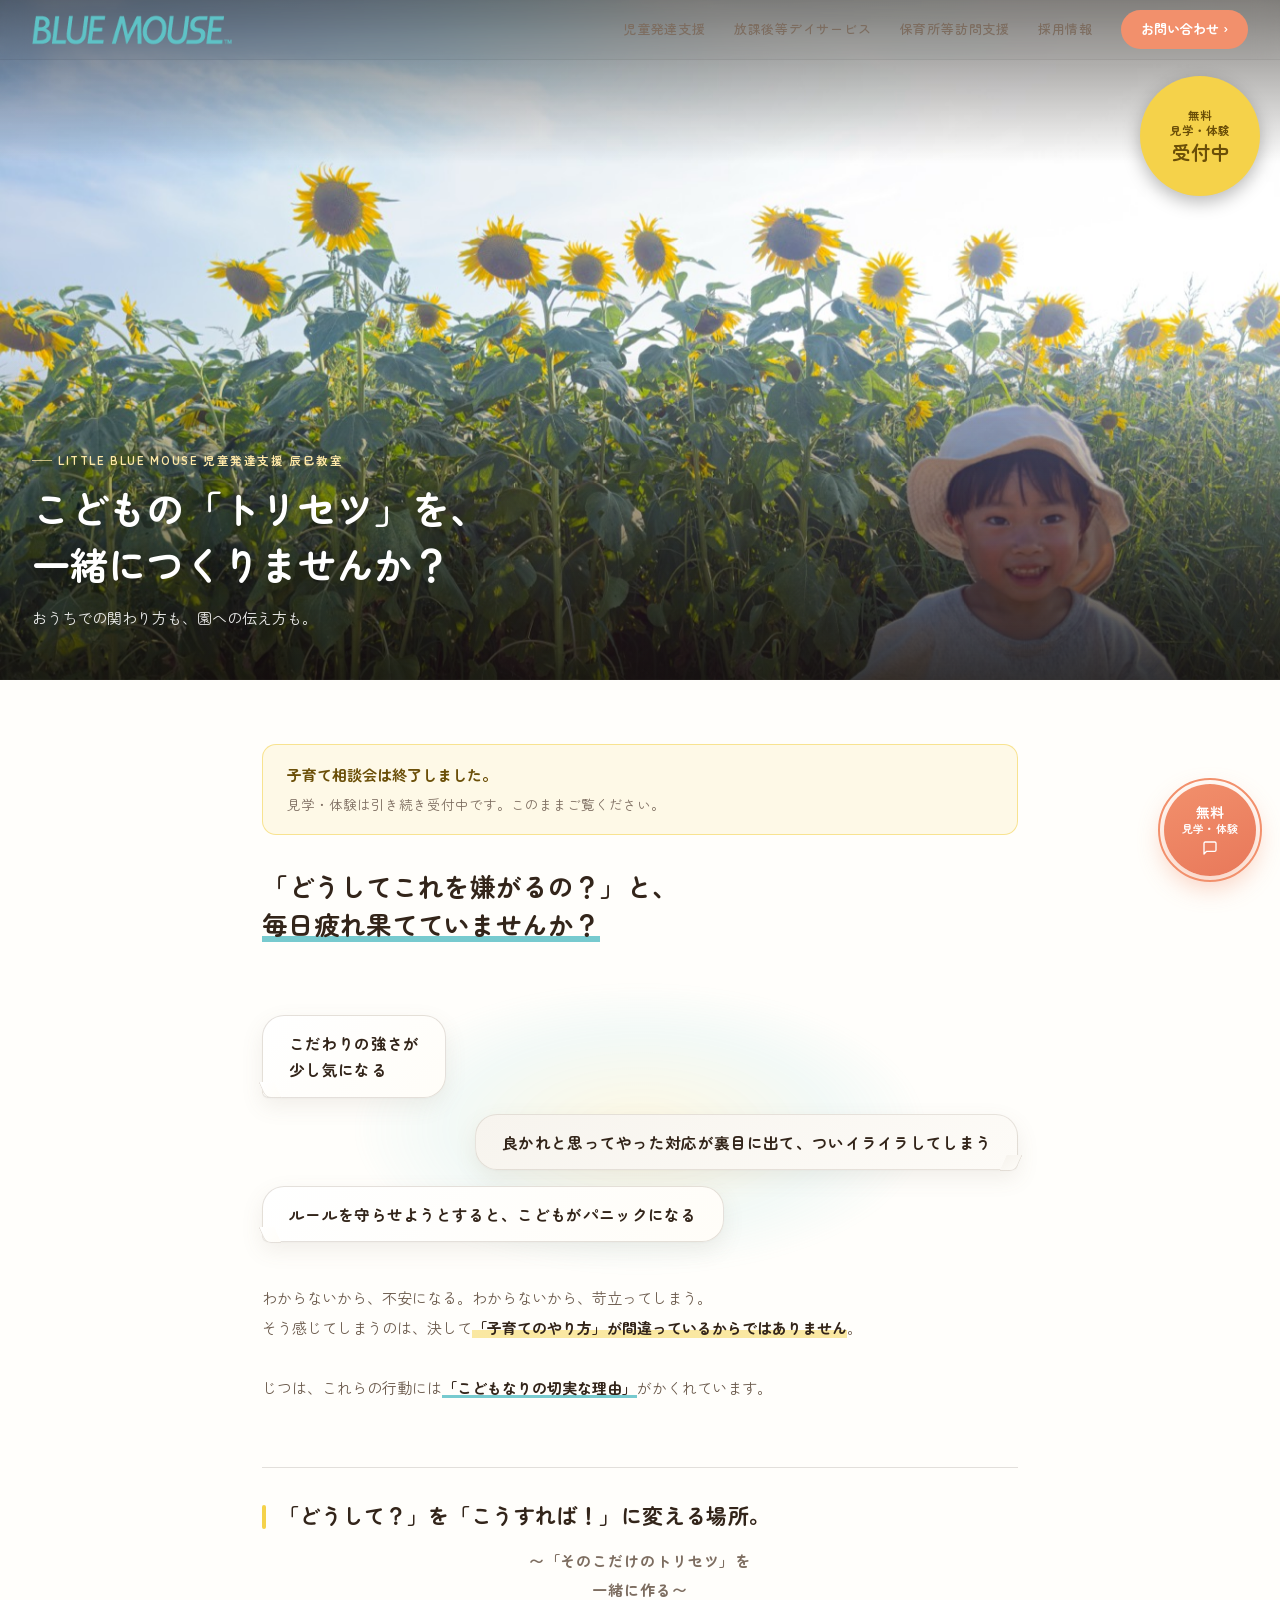
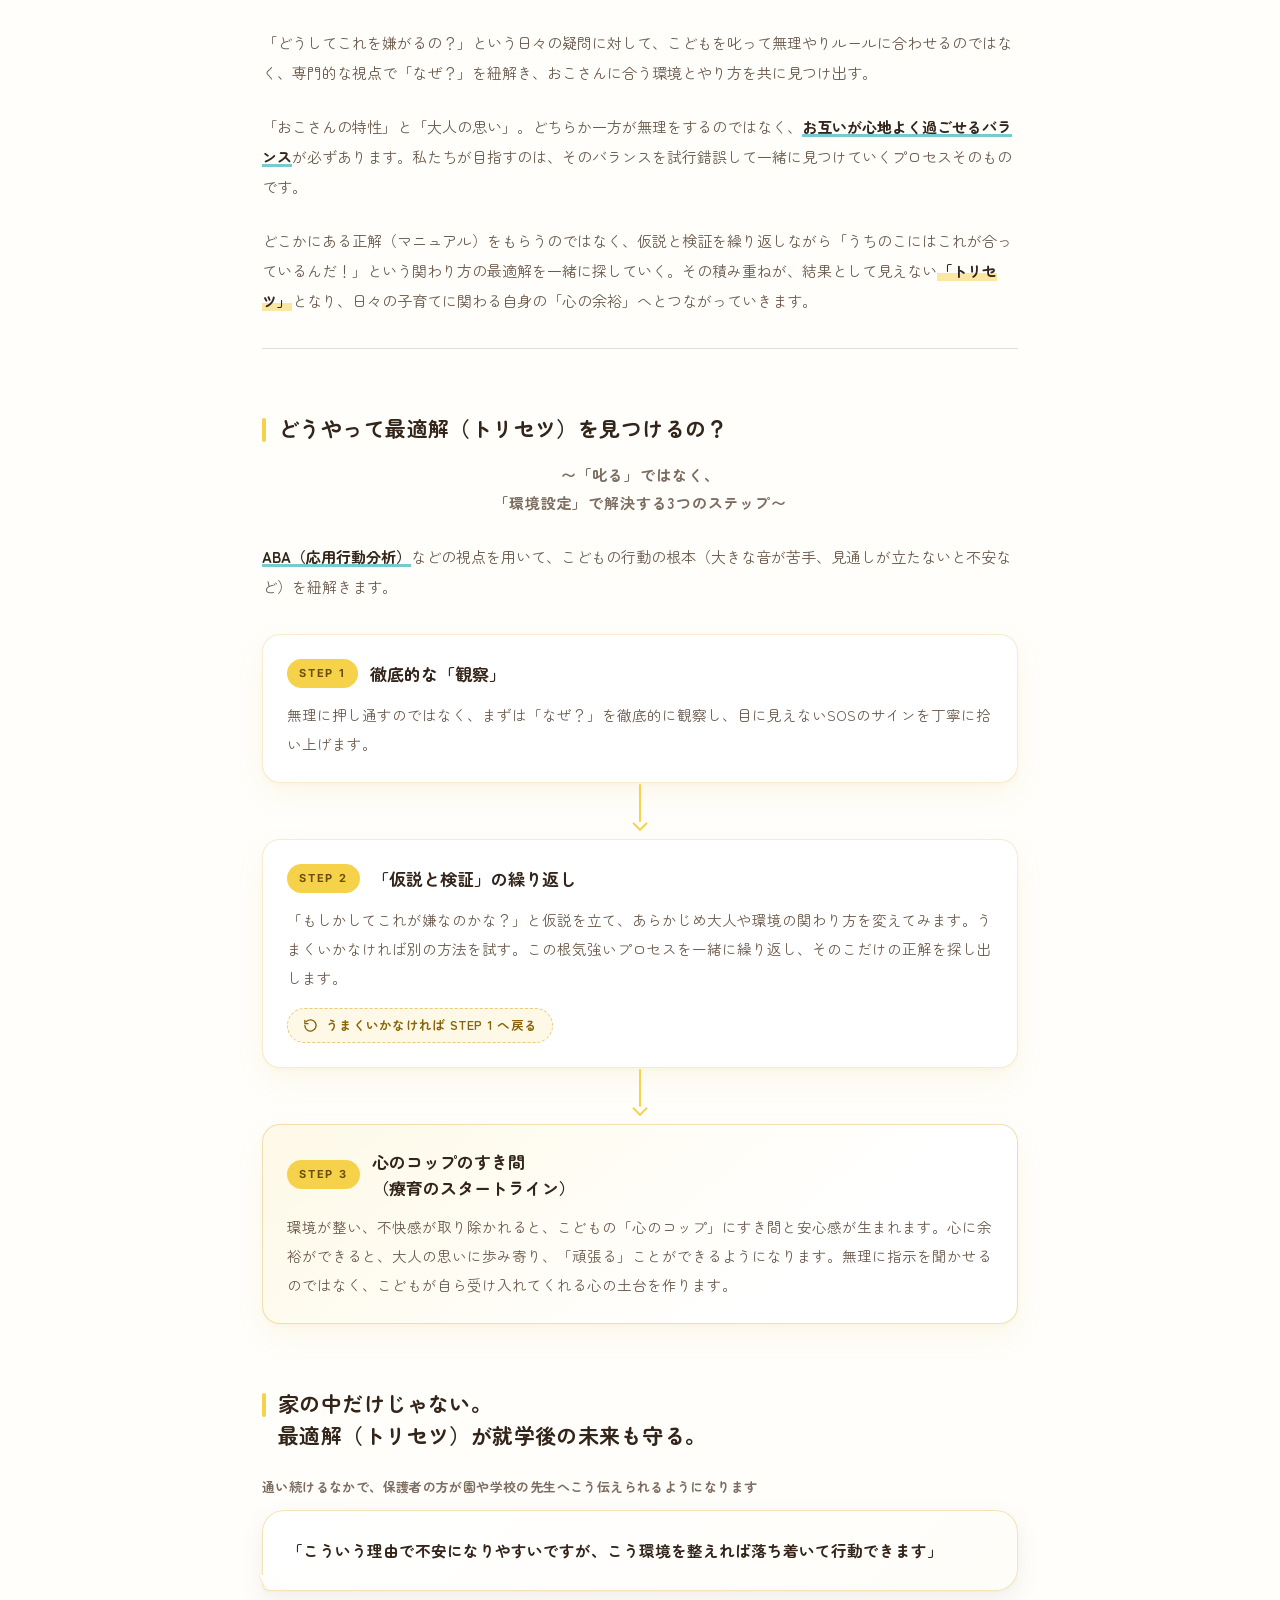
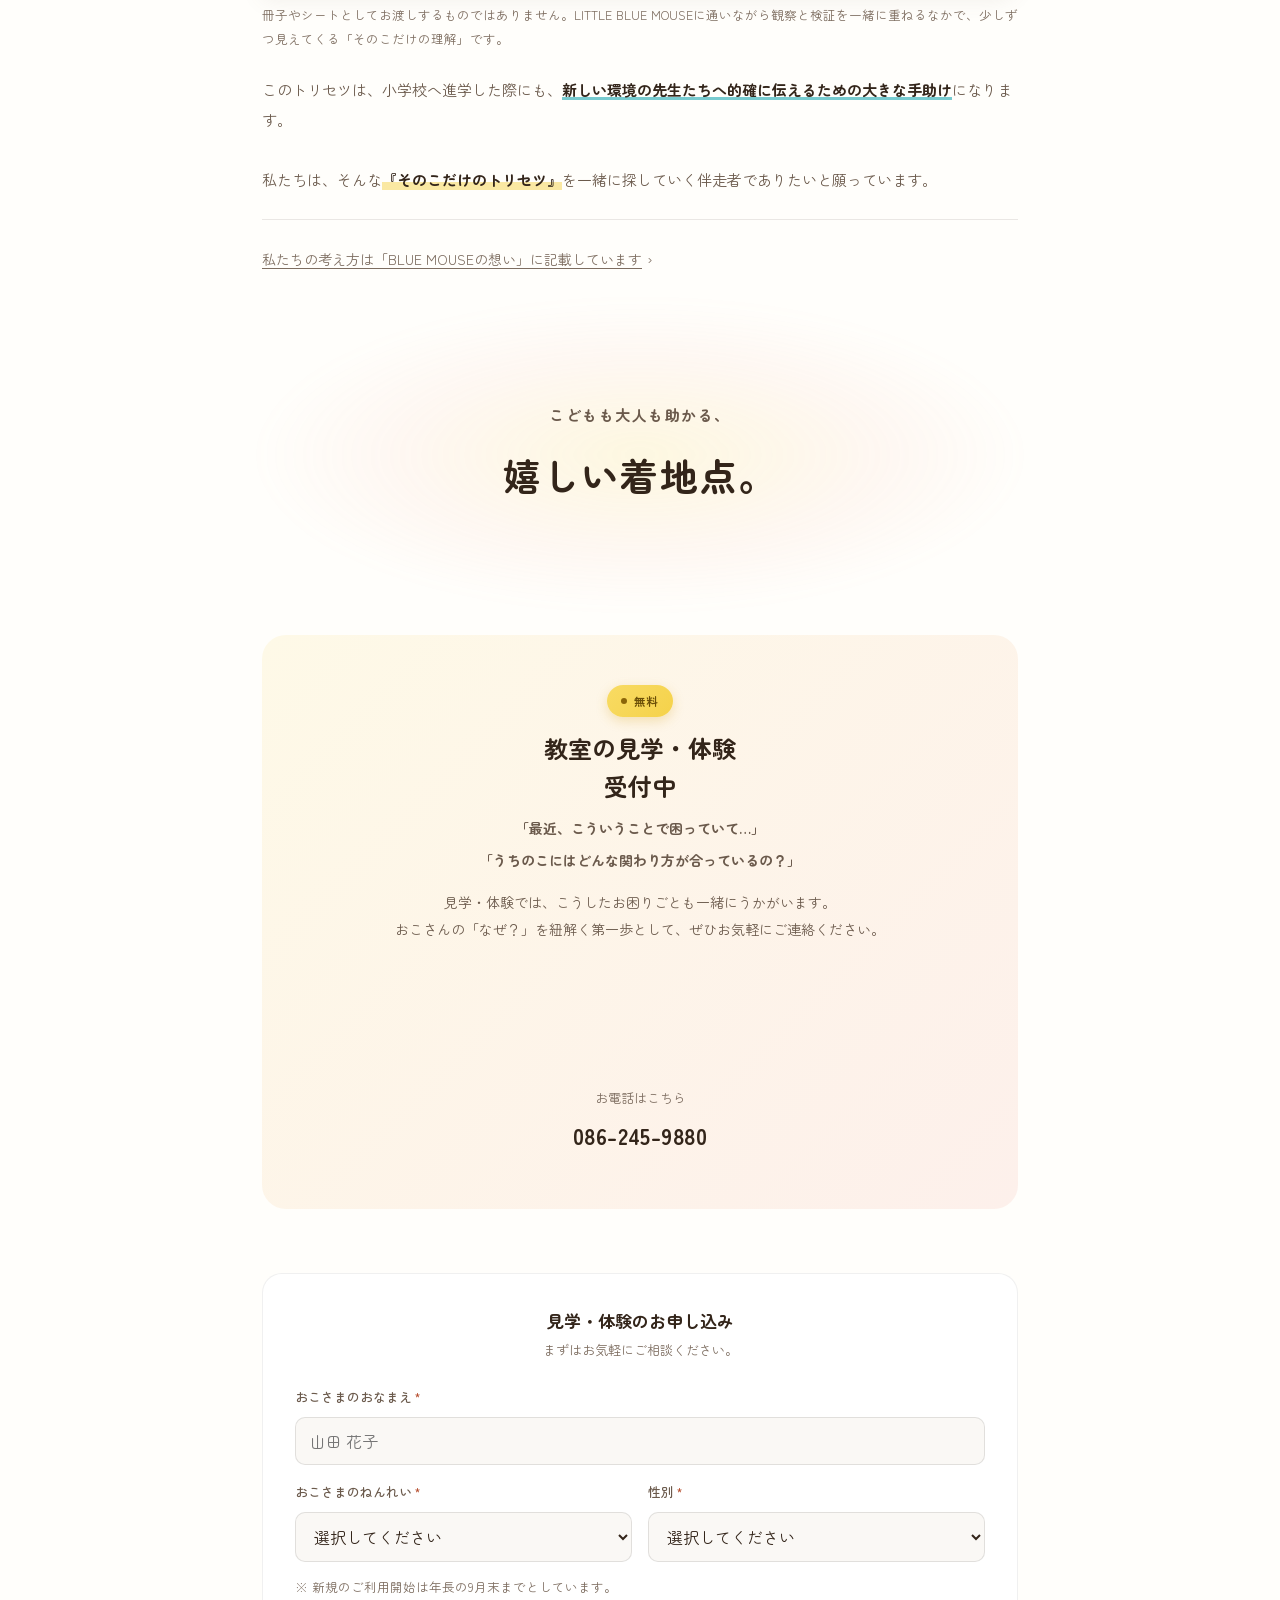
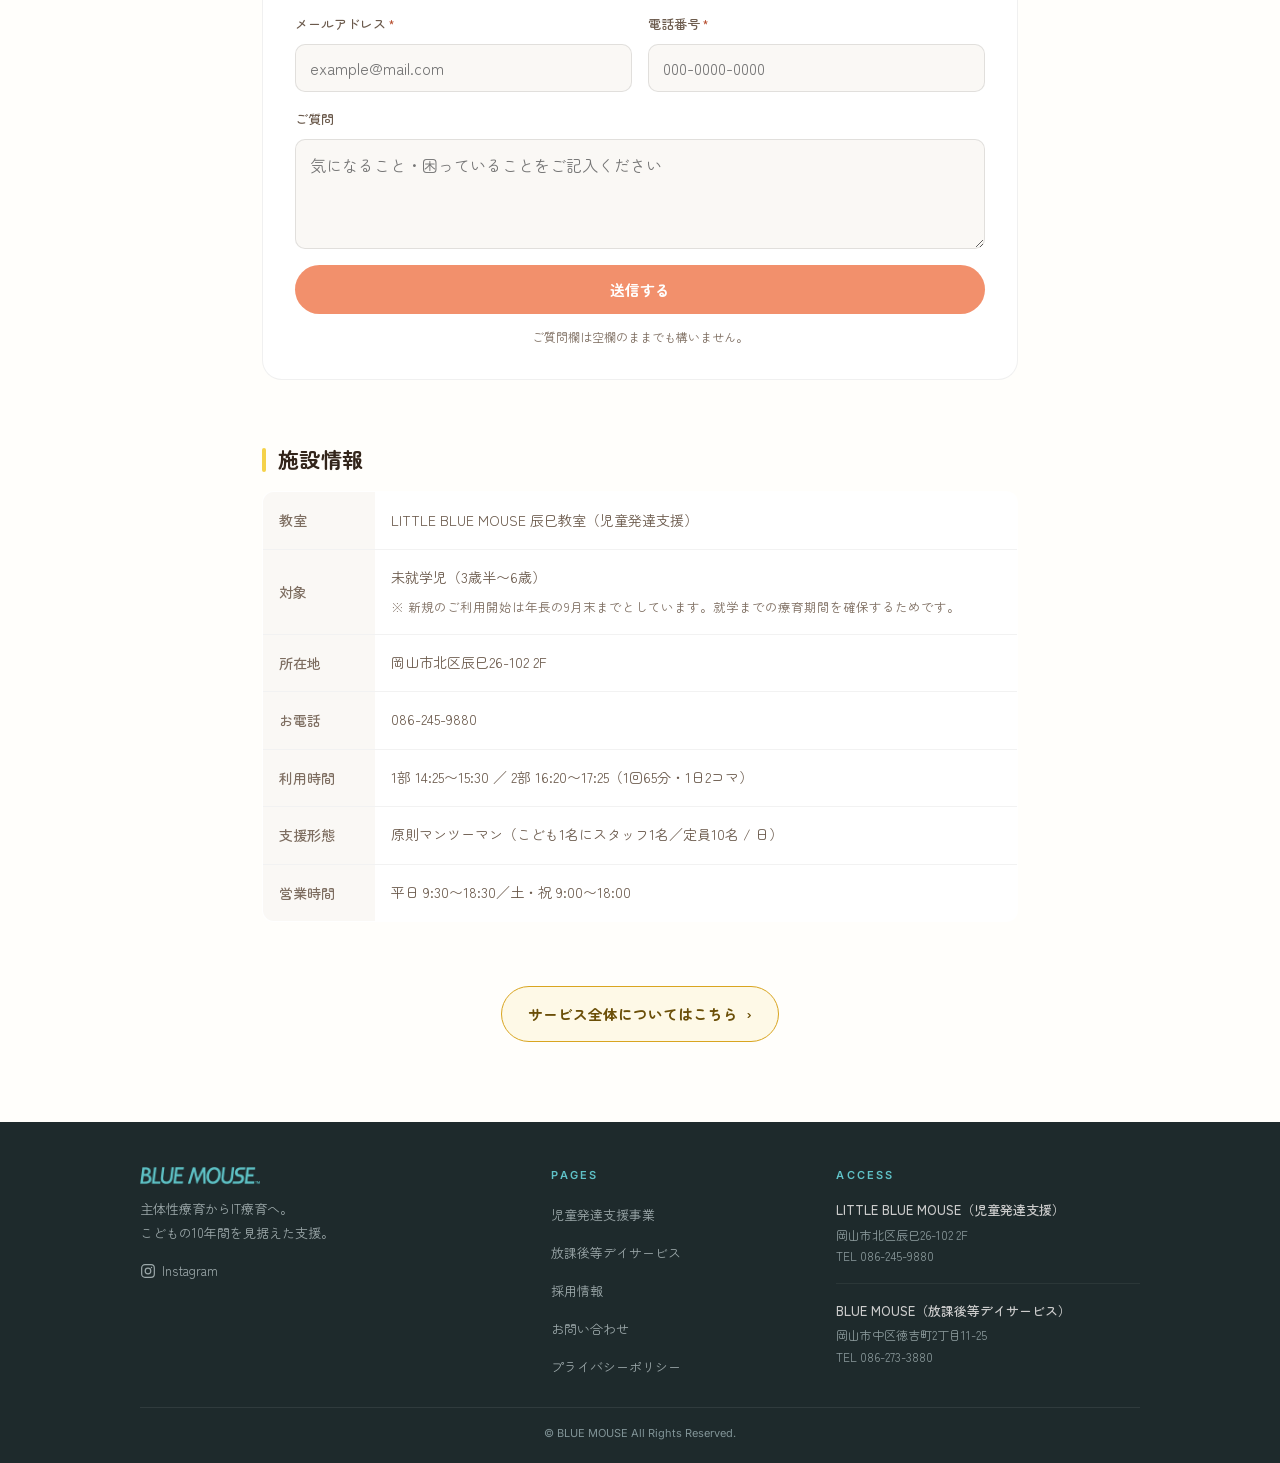
==== flyer260805/index.html @ b2045430 "ヘッダーとスマホメニューに保育所等訪問支援を追加（全9ページ） Co-Authored-By: Claude Opus 5 <noreply@anthropic.com>" ====
<!doctype html>
<html lang="ja">
<head>
  <meta charset="UTF-8" />
  <meta name="viewport" content="width=device-width, initial-scale=1.0" />

  <!-- Google tag (gtag.js) — GA4 プロパティ bluemouse.blue / 所有:584@bluemouse.blue -->
  <script async src="https://www.googletagmanager.com/gtag/js?id=G-3GLCNC8RL4"></script>
  <script>
    window.dataLayer = window.dataLayer || [];
    function gtag(){dataLayer.push(arguments);}
    // 本番ドメイン以外（localhost・GitHub Pages既定ドメイン・検証環境）からは計測しない。
    // 動作確認のたびにテスト送信が本番データへ混ざるのを防ぐ。
    // サブドメインも許可しているので、将来 www を使い始めても計測は止まらない
    if (!/(^|\.)bluemouse\.blue$/.test(location.hostname)) {
      window['ga-disable-G-3GLCNC8RL4'] = true;
    }
    // スタッフ端末の除外：一度 ?noga=1 付きでアクセスすると、その端末は以後カウントしない。
    // 事業所のIPフィルタだけでは、スタッフがスマホ回線で見た分が数字に混ざるため併用する。
    // 解除は ?noga=0。localStorageが使えない環境では素通りする（計測は通常どおり）
    try {
      var q = location.search;
      if (q.indexOf('noga=1') !== -1) localStorage.setItem('bm_noga', '1');
      if (q.indexOf('noga=0') !== -1) localStorage.removeItem('bm_noga');
      if (localStorage.getItem('bm_noga') === '1') window['ga-disable-G-3GLCNC8RL4'] = true;
    } catch (e) {}
    gtag('js', new Date());
    gtag('config', 'G-3GLCNC8RL4');

    // 広告の流入元を、ページ移動をまたいで保持する。
    // 広告は child.html に着地し、送信は contact.html で行われるため、
    // URLのパラメータだけでは送信時に失われてしまう。
    // 保存するのは広告の識別名のみ。個人情報は含まない。
    try {
      var bmq = new URLSearchParams(location.search);
      if (bmq.get('utm_source')) {
        sessionStorage.setItem('bm_utm', JSON.stringify({
          source: bmq.get('utm_source') || '',
          medium: bmq.get('utm_medium') || '',
          campaign: bmq.get('utm_campaign') || '',
          content: bmq.get('utm_content') || ''
        }));
      }
    } catch (e) {}

    // 電話クリックの計測。tel:リンクはサイト全体で31箇所あるため、個別のonclickではなく
    // documentへの委譲1つで受ける（リンクを追加しても改修が要らない）
    document.addEventListener('click', function (e) {
      var t = e.target;
      if (!t || typeof t.closest !== 'function') return;
      var a = t.closest('a[href^="tel:"]');
      if (!a || typeof gtag !== 'function') return;
      gtag('event', 'tel_click', {
        phone_number: a.getAttribute('href').replace('tel:', ''),
        page_location: location.href,
        page_title: document.title
      });
    });
  </script>
  <meta name="theme-color" content="#FFFEFB" />
  <title>「トリセツ」を一緒に｜LITTLE BLUE MOUSE 辰巳教室（岡山市北区）</title>
  <meta name="description" content="「どうしてこれを嫌がるの？」その行動には理由があります。岡山市北区辰巳の児童発達支援が『そのこだけのトリセツ』を一緒に探します。見学・体験を受付中です。" />
  <!-- チラシのQRから来た方だけが読むページ。検索結果には出さない。
       トップ・児発ページと同じ語で競合させないため、および
       どこからもリンクしていない状態と実態を一致させるため（2026-10-05 43さん判断）。
       noarchive はキャッシュ経由での露出も断つ -->
  <meta name="robots" content="noindex, follow, noarchive" />
  <link rel="canonical" href="https://bluemouse.blue/flyer260805/" />
  <meta property="og:type" content="website" />
  <meta property="og:url" content="https://bluemouse.blue/flyer260805/" />
  <meta property="og:title" content="こどもの「トリセツ」を一緒に｜LITTLE BLUE MOUSE 辰巳教室" />
  <meta property="og:description" content="「どうしてこれを嫌がるの？」その行動には理由があります。岡山市北区辰巳の児童発達支援が『そのこだけのトリセツ』を一緒に探します。見学・体験を受付中です。" />
  <meta property="og:image" content="https://bluemouse.blue/2.webp" />
  <meta property="og:site_name" content="BLUE MOUSE" />
  <meta property="og:locale" content="ja_JP" />
  <meta name="twitter:card" content="summary_large_image" />
  <meta name="twitter:title" content="こどもの「トリセツ」を一緒に｜LITTLE BLUE MOUSE 辰巳教室" />
  <meta name="twitter:description" content="「どうしてこれを嫌がるの？」その行動には理由があります。岡山市北区辰巳の児童発達支援が『そのこだけのトリセツ』を一緒に探します。見学・体験を受付中です。" />
  <meta name="twitter:image" content="https://bluemouse.blue/2.webp" />
  <link rel="preconnect" href="https://fonts.googleapis.com" />
  <link rel="preconnect" href="https://fonts.gstatic.com" crossorigin />
  <link href="https://fonts.googleapis.com/css2?family=Inter:wght@400;500;600;700&family=Zen+Kaku+Gothic+New:wght@300;400;500;700&family=Zen+Maru+Gothic:wght@400;500;700&display=swap" rel="stylesheet" />
  <style>
    *, *::before, *::after { box-sizing: border-box; margin: 0; padding: 0; }
    html { scroll-behavior: smooth; }
    body { font-family: "Zen Maru Gothic", sans-serif; background: #FFFEFB; color: #33251a; line-height: 1.75; -webkit-font-smoothing: antialiased; }
    a { text-decoration: none; color: inherit; }
    img { display: block; max-width: 100%; }
    /* 辰巳教室＝児童発達支援なので、テーマカラーは child.html と同じイエロー。
       濃いティール(#3a9095=放デイのカラー)は使わない。ティールはロゴと同じ #5fc1c7 のみで、
       白背景で2.1:1と薄いため文字色には使わずマーカーとして使う */
    :root { --coral:#f2906c; --coral-light:#fdf0eb; --coral-deep:#b85233; --teal:#5fc1c7; --teal-light:#e8f6f7;
      --yellow:#f5d24a; --yellow-dark:#d9a520; --yellow-light:#fef9e7; --yellow-ink:#6b4f08;
      --ink:#33251a; --green:#3a6b5e; --bg:#faf8f5;
      /* 補助文字用のグレー。白地4.9:1。これより薄い色は小さい文字に使わない */
      --muted:#7d6d60;
      /* 余白スケール（4px基準）。セクション間とカード内側はこの2つが唯一の基準値 */
      --sp-1:4px; --sp-2:8px; --sp-3:12px; --sp-4:16px; --sp-5:24px; --sp-6:32px; --sp-7:48px; --sp-8:64px;
      --gutter:32px;   /* 本文の左右余白 */
      /* イージングはこの2種類だけを使い回す */
      --ease-out:cubic-bezier(.22,1,.36,1); --ease-io:cubic-bezier(.65,0,.35,1);
      --section-gap:var(--sp-8); --card-pad:var(--sp-6); }

    /* Header */
    .header { position: fixed; top:0; left:0; right:0; z-index:100; display:flex; align-items:center; justify-content:space-between; padding:0 32px; height:60px; background: transparent; backdrop-filter:blur(12px); -webkit-backdrop-filter:blur(12px); border-bottom:1px solid rgba(0,0,0,.05); }
    .header__logo img { height:32px; width:auto; }
    .header__nav { display:flex; align-items:center; gap:28px; }
    .header__link { font-size:13px; font-weight:500; letter-spacing:.06em; color:#7d6d60; transition:color .2s; }
    .header__link:hover { color:var(--yellow-dark); }
    .header__cta { display:inline-flex; align-items:center; padding:8px 20px; background:var(--coral); color:#fff; font-size:13px; font-weight:600; border-radius:100px; transition:background .2s; cursor:pointer; }
    .header__cta:hover { background:#e87e59; }
    .header__cta-wrap { position:relative; }
    .header__cta-drop { display:none; position:absolute; top:100%; right:0; background:transparent; padding-top:10px; min-width:210px; z-index:200; flex-direction:column; gap:2px; }
    .header__cta-drop::before { content:''; position:absolute; top:10px; left:0; right:0; bottom:0; background:#fff; border-radius:14px; box-shadow:0 8px 32px rgba(0,0,0,.12); z-index:-1; }
    .header__cta-wrap:hover .header__cta-drop { display:flex; }
    .header__cta-drop a { padding:10px 14px; font-size:13px; font-weight:600; border-radius:8px; color:var(--ink); white-space:nowrap; transition:background .15s; }
    .header__cta-drop a:nth-child(1):hover { background:var(--coral-light); color:var(--coral-deep); }
    .header__cta-drop a:nth-child(2):hover { background:var(--yellow-light); color:var(--yellow-dark); }
    .header__cta-drop a:nth-child(3):hover { background:#e8f0ee; color:var(--green); }
    .header__burger { display:none; flex-direction:column; gap:5px; background:none; border:none; cursor:pointer; padding:8px; }
    .header__burger span { display:block; width:20px; height:1.5px; background:var(--ink); border-radius:2px; transition:transform .3s, opacity .3s; }
    .header__burger.is-open span:nth-child(1) { transform:translateY(6.5px) rotate(45deg); }
    .header__burger.is-open span:nth-child(2) { opacity:0; }
    .header__burger.is-open span:nth-child(3) { transform:translateY(-6.5px) rotate(-45deg); }
    .mobile-nav { display:flex; position:fixed; top:60px; left:0; right:0; bottom:0; background:rgba(255,254,251,.98); backdrop-filter:blur(16px); z-index:200; flex-direction:column; align-items:center; justify-content:center; gap:24px; opacity:0; visibility:hidden; transform:translateY(-8px); pointer-events:none; transition:opacity .4s ease, transform .4s ease, visibility 0s linear .4s; }
    .mobile-nav.is-open { opacity:1; visibility:visible; transform:translateY(0); pointer-events:auto; transition:opacity .4s ease, transform .4s ease, visibility 0s linear 0s; }
    .mobile-nav a { font-size:17px; color:#8a7a6e; letter-spacing:.08em; }
    /* チラシのQRから来た方への冒頭のお知らせ。fade-in を付けないのは、
       いちばん先に読んでほしい内容で、スクロールを待たせたくないため */
    .lp-notice { background:#fef9e7; border:1px solid rgba(245,210,74,.55); border-radius:14px;
      padding:var(--sp-4) var(--sp-5); margin-bottom:var(--sp-6); }
    .lp-notice__main { font-size:15px; font-weight:700; color:#6b4f08; line-height:1.8; }
    .lp-notice__sub { font-size:13.5px; color:#7d6d60; line-height:1.9; margin-top:4px; }

    /* 期間限定の相談会LP。イエロー＝情報ラベル（コーラルはお問い合わせ＝行動色なので使わない）。
       放デイ・プライバシーのページには --yellow を持たせていないため、ここは直値で指定する */
    .mobile-nav a.mn-link--campaign { position:relative; display:inline-flex; align-items:center; color:#33251a; font-weight:600; }
    /* バッジは絶対配置で流れから外す。インラインだとバッジ幅ぶんラベルが右へ38.6pxずれ、
       他のメニュー項目（中心187.5px）と縦のラインが揃わないため */
    .mobile-nav a.mn-link--campaign .mn-badge {
      position:absolute; right:100%; margin-right:9px; top:50%; transform:translateY(-50%); }
    .mn-badge { font-size:10.5px; font-weight:700; letter-spacing:.06em; line-height:1.5;
      color:#6b4f08; background:#f5d24a; padding:3px 9px; border-radius:100px; white-space:nowrap; }
    .mn-insta { display:inline-flex; align-items:center; justify-content:center; width:44px; height:44px; border:1.5px solid rgba(0,0,0,.15); border-radius:12px; color:var(--ink); margin-top:8px; }
    .mn-insta:hover { border-color:var(--yellow-dark); color:var(--yellow-dark); }

    /* ===== Hero =====
       チラシから来た人がひと目で「あの紙と同じだ」と分かる必要があるので、
       他ページの分割ヒーローではなく写真いっぱいの形を保つ。
       ただしタグ／見出し／余白のスケールと動きは他ページと共通にする */
    .lp-hero { position:relative; width:100%; height:clamp(460px,78vh,680px); overflow:hidden; }
    .lp-hero__img { position:absolute; inset:0; width:100%; height:100%; object-fit:cover; object-position:center 40%; }
    .lp-hero::before { content:''; position:absolute; inset:0; z-index:1; pointer-events:none;
      background:linear-gradient(180deg, rgba(20,16,10,.55) 0%, rgba(20,16,10,0) 24%, rgba(20,16,10,0) 52%, rgba(20,16,10,.80) 100%); }
    .lp-hero__badge { position:absolute; top:76px; right:20px; z-index:3;
      width:clamp(92px,14vw,120px); height:clamp(92px,14vw,120px); border-radius:50%;
      background:var(--yellow); color:var(--yellow-ink); display:flex; flex-direction:column;
      align-items:center; justify-content:center; text-align:center; line-height:1.25;
      box-shadow:0 6px 18px rgba(0,0,0,.28); }
    .lp-hero__badge span { display:block; }
    .lp-hero__badge-l1, .lp-hero__badge-l2 { font-size:clamp(9.5px,1.7vw,11.5px); font-weight:700; }
    .lp-hero__badge-l3 { font-size:clamp(15px,2.8vw,19px); font-weight:700; margin-top:3px; }
    .lp-hero__content { position:absolute; left:0; bottom:0; z-index:2; padding:0 var(--gutter) var(--sp-7); max-width:620px; }
    .lp-hero__tag { display:inline-flex; align-items:center; gap:6px; font-size:11.5px; font-weight:600;
      letter-spacing:.14em; color:#ffe9a8; margin-bottom:10px; }
    .lp-hero__tag::before { content:''; width:20px; height:1px; background:#ffe9a8; opacity:.7; }
    .lp-hero__title { font-size:clamp(1.6rem,5vw,2.4rem); font-weight:700; line-height:1.45; color:#fff;
      text-shadow:0 2px 16px rgba(0,0,0,.35); margin-bottom:var(--sp-3); }
    .lp-hero__sub { font-size:15px; color:rgba(255,255,255,.92); line-height:1.9; }

    /* Content */
    .pg-content { max-width:820px; margin:0 auto; padding:var(--section-gap) var(--gutter) 80px; }

    /* 見出しの共通形（他ページと同じ：縦バー＋21px） */
    .pg-info__title { font-size:21px; font-weight:700; color:var(--ink); margin-bottom:var(--sp-4);
      display:flex; align-items:center; gap:var(--sp-3); letter-spacing:.02em; line-height:1.5; }
    .pg-info__title::before { content:''; width:4px; height:24px; background:var(--yellow); border-radius:2px; flex-shrink:0; }
    /* 2行以上に折り返す見出しでは、バーを中央ではなく1行目に合わせる */
    .pg-info__title--multi { align-items:flex-start; }
    .pg-info__title--multi::before { margin-top:5px; }
    /* セクションの主張を置く小見出し。見出しより控えめに */
    .pg-sub { font-size:15px; font-weight:600; color:#7d6d60; text-align:center;
      margin:var(--sp-4) 0 var(--sp-5); letter-spacing:.06em; line-height:1.9; }

    /* Intro */
    .pg-intro { margin-bottom:var(--section-gap); }
    .pg-intro__lead { font-size:clamp(1.2rem,2.2vw,1.6rem); font-weight:700; color:var(--ink); line-height:1.5; margin-bottom:var(--sp-4); }
    .pg-intro__lead em { font-style:normal; color:var(--ink); background:linear-gradient(transparent 84%, rgba(95,193,199,.85) 84%); }
    .pg-intro__body { font-size:15px; color:#6b5a4c; line-height:2; }

    /* Worry bubbles */
    .pg-worry { margin-bottom:var(--section-gap); }
    .pg-worry-cloud { position:relative; margin:var(--sp-5) 0 var(--sp-6); padding:var(--sp-2) 0; }
    .pg-worry-cloud::before { content:''; position:absolute; top:50%; left:50%; width:min(560px,92%); height:280px;
      transform:translate(-50%,-50%); border-radius:50%;
      background:radial-gradient(ellipse at center, rgba(245,210,74,.13) 0%, rgba(95,193,199,.08) 48%, rgba(255,255,255,0) 74%);
      filter:blur(6px); pointer-events:none; animation:worryAura 18s linear infinite; }
    .pg-worry-list { position:relative; list-style:none; display:flex; flex-direction:column; gap:16px; }
    .pg-worry-list li { align-self:flex-start; max-width:82%; }
    .pg-worry-list li:nth-child(even) { align-self:flex-end; }
    /* 「悩み」は装飾でありアクションではないので、コーラルを使わず中立の暖色グレーに */
    .pg-worry-bubble { position:relative; display:inline-block; padding:14px 26px; border-radius:22px 22px 22px 6px;
      background:linear-gradient(140deg, #fff 0%, #fffdf8 100%); border:1.5px solid rgba(120,102,82,.20);
      font-size:15.5px; font-weight:600; letter-spacing:.02em; color:var(--ink); line-height:1.7;
      box-shadow:0 8px 22px rgba(120,102,82,.10), 0 1px 2px rgba(0,0,0,.03); will-change:transform; }
    .pg-worry-list li:nth-child(even) .pg-worry-bubble { border-radius:22px 22px 6px 22px;
      background:linear-gradient(140deg, #f7f4ee 0%, #fdfbf7 100%); border-color:rgba(120,102,82,.16); }
    .pg-worry-bubble::after { content:''; position:absolute; bottom:-1.5px; left:-1.5px; width:16px; height:16px;
      background:inherit; border-left:1.5px solid rgba(120,102,82,.20); border-bottom:1.5px solid rgba(120,102,82,.20);
      border-radius:0 0 0 6px; transform:skewX(24deg); }
    .pg-worry-list li:nth-child(even) .pg-worry-bubble::after { left:auto; right:-1.5px; border-left:none;
      border-right:1.5px solid rgba(120,102,82,.16); border-bottom-color:rgba(120,102,82,.16);
      border-radius:0 0 6px 0; transform:skewX(-24deg); }
    /* 登場（stagger）は li、漂いは bubble に。漂いは読み込み時から止まらず動き続ける */
    .js-ready .pg-worry-list li { opacity:0; }
    .pg-worry.is-visible .pg-worry-list li { animation:worryRise .7s cubic-bezier(.22,1,.36,1) forwards; }
    .pg-worry.is-visible .pg-worry-list li:nth-child(1) { animation-delay:.05s; }
    .pg-worry.is-visible .pg-worry-list li:nth-child(2) { animation-delay:.22s; }
    .pg-worry.is-visible .pg-worry-list li:nth-child(3) { animation-delay:.39s; }
    @keyframes worryRise { from { opacity:0; transform:translateY(18px); } to { opacity:1; transform:translateY(0); } }
    .pg-worry-bubble { animation:worryDrift 9s linear infinite; }
    .pg-worry-list li:nth-child(1) .pg-worry-bubble { animation-duration:9s;  animation-delay:-0.0s; }
    .pg-worry-list li:nth-child(2) .pg-worry-bubble { animation-duration:11s; animation-delay:-2.4s; }
    .pg-worry-list li:nth-child(3) .pg-worry-bubble { animation-duration:8s;  animation-delay:-4.1s; }
    @keyframes worryDrift {
      0%   { transform:translate3d(0, 0, 0)       rotate(0deg); }
      20%  { transform:translate3d(5px, -6px, 0)  rotate(.8deg); }
      40%  { transform:translate3d(2px, -11px, 0) rotate(.2deg); }
      60%  { transform:translate3d(-4px, -8px, 0) rotate(-.7deg); }
      80%  { transform:translate3d(-5px, -3px, 0) rotate(-.4deg); }
      100% { transform:translate3d(0, 0, 0)       rotate(0deg); }
    }
    @keyframes worryAura {
      0%   { transform:translate(-50%,-50%) scale(1);    opacity:.85; }
      33%  { transform:translate(-52%,-52%) scale(1.07); opacity:1; }
      66%  { transform:translate(-48%,-49%) scale(1.03); opacity:.92; }
      100% { transform:translate(-50%,-50%) scale(1);    opacity:.85; }
    }
    .pg-worry__body { font-size:15px; color:#6b5a4c; line-height:2; }
    .pg-worry__body em { font-style:normal; font-weight:700; color:var(--ink); background:linear-gradient(transparent 86%, rgba(95,193,199,.85) 86%); }
    .pg-worry__body strong { font-weight:700; color:var(--ink); background:linear-gradient(transparent 62%, rgba(245,210,74,.5) 62%); }

    /* Stance */
    /* 塗りも囲いも持たせず、細い罫線2本だけで区切る（他ページと同じ） */
    .pg-stance { border-top:1px solid rgba(51,37,26,.14); border-bottom:1px solid rgba(51,37,26,.14);
      padding:var(--sp-6) 0; margin-bottom:var(--section-gap); }
    .pg-stance__body { font-size:15px; color:#6b5a4c; line-height:2; }
    .pg-stance__body + .pg-stance__body { margin-top:var(--sp-5); }
    .pg-stance__body em { font-style:normal; font-weight:700; color:var(--ink); background:linear-gradient(transparent 86%, rgba(95,193,199,.85) 86%); }
    .pg-stance__body strong { font-weight:700; color:var(--ink); background:linear-gradient(transparent 62%, rgba(245,210,74,.5) 62%); }

    /* ===== Flow chart（3つのステップ）=====
       手順そのものが主役なので、番号付きの箇条書きではなく
       「上から下へ流れて、STEP2で観察へ戻る」形を図として持たせる */
    .pg-flow { margin-bottom:var(--section-gap); }
    .pg-flow__intro { font-size:15px; color:#6b5a4c; line-height:2; margin-bottom:var(--sp-6); }
    .pg-flow__intro em { font-style:normal; font-weight:700; color:var(--ink); background:linear-gradient(transparent 86%, rgba(95,193,199,.85) 86%); }
    .pg-flow-list { display:flex; flex-direction:column; }
    .pg-flow-item { position:relative; background:#fff; border:1px solid rgba(217,165,32,.22); border-radius:18px;
      padding:var(--sp-5); box-shadow:0 2px 4px rgba(217,165,32,.05), 0 12px 28px rgba(217,165,32,.08); }
    /* 次のステップへ下りる導線。カード間に56pxの間を作り、そこへ線と矢じりを置く */
    .pg-flow-item + .pg-flow-item { margin-top:56px; }
    .pg-flow-item + .pg-flow-item::before { content:''; position:absolute; left:50%; top:-56px; width:2px; height:38px;
      background:var(--yellow); border-radius:2px; transform:translateX(-50%) scaleY(1); transform-origin:top center; }
    .pg-flow-item + .pg-flow-item::after { content:''; position:absolute; left:50%; top:-22px; width:11px; height:11px;
      border-right:2.5px solid var(--yellow); border-bottom:2.5px solid var(--yellow); border-radius:1px;
      transform:translateX(-50%) rotate(45deg); }
    .pg-flow-item__head { display:flex; align-items:center; gap:var(--sp-3); margin-bottom:var(--sp-3); flex-wrap:wrap; }
    .pg-flow-item__num { flex-shrink:0; font-family:"Inter",sans-serif; font-size:11px; font-weight:700; letter-spacing:.16em;
      color:var(--yellow-ink); background:var(--yellow); padding:5px 12px; border-radius:100px; }
    .pg-flow-item__head h3 { font-size:17px; font-weight:700; color:var(--ink); line-height:1.5; margin:0; }
    .pg-flow-item__body { font-size:14.5px; color:#6b5a4c; line-height:2; }
    /* STEP3は「療育のスタートラインに立てた」地点なので、ここだけ地を暖かくして到達を示す */
    .pg-flow-item--arrive { background:linear-gradient(140deg, var(--yellow-light) 0%, #fff 72%); border-color:rgba(217,165,32,.34); }
    /* STEP2の分岐：うまくいかなければ観察へ戻る、という繰り返しを図として出す */
    .pg-flow__loop { display:inline-flex; align-items:center; gap:8px; margin-top:var(--sp-4);
      padding:7px 15px; border-radius:100px; border:1.5px dashed rgba(217,165,32,.55);
      background:var(--yellow-light); font-size:12.5px; font-weight:700; color:#8a6408; letter-spacing:.02em;
      line-height:1.5; }
    .pg-flow__loop svg { width:15px; height:15px; flex-shrink:0; animation:loopSpin 5s var(--ease-io) infinite; }
    @keyframes loopSpin { 0%, 55% { transform:rotate(0); } 85%, 100% { transform:rotate(-360deg); } }

    /* Future */
    .pg-future { margin-bottom:var(--section-gap); }
    .pg-future__body { font-size:15px; color:#6b5a4c; line-height:2; }
    /* 想いページへの導線。ボタンにすると相談会CTAと競合するので、罫1本の控えめなリンクにする。
       タップ領域は44px確保する（見た目の文字位置は変えず、上下のpaddingで稼ぐ） */
    .pg-more-link { margin-top:var(--sp-5); padding-top:var(--sp-5); border-top:1px solid rgba(51,37,26,.10); }
    /* inline-flex にすると矢印が別のフレックス項目になり、折り返したとき文末から離れて
       右端に取り残される。矢印を文中に流したいので display:inline のままにし、
       タップ領域は行の高さ（14px × 1.9 × 2行 ≒ 53px）で確保する */
    .pg-more-link a { font-size:14px; line-height:1.9; color:var(--muted);
      text-decoration:underline; text-underline-offset:3px; transition:color .2s; }
    .pg-more-link a:hover { color:var(--ink); }
    /* transform はインライン要素に効かないので、矢印だけ inline-block にする */
    .pg-more-link__arrow { display:inline-block; font-style:normal; font-size:15px;
      margin-left:5px; transition:transform .2s; }
    .pg-more-link a:hover .pg-more-link__arrow { transform:translateX(3px); }
    .pg-future__body em { font-style:normal; font-weight:700; color:var(--ink); background:linear-gradient(transparent 86%, rgba(95,193,199,.85) 86%); }
    .pg-future__body strong { font-weight:700; color:var(--ink); background:linear-gradient(transparent 62%, rgba(245,210,74,.5) 62%); }
    /* 紙の取扱説明書を配るわけではないので、書類の体裁（囲み枠＋縦罫）にはしない。
       「保護者の方が言えるようになる言葉」なので、悩みバブルと同じ吹き出しの形で示す */
    .pg-torisetsu { margin:var(--sp-5) 0; }
    .pg-torisetsu__label { display:block; font-size:13px; font-weight:700; color:var(--muted);
      letter-spacing:.03em; line-height:1.8; margin-bottom:var(--sp-3); }
    .pg-torisetsu__say { position:relative; display:block; padding:var(--sp-5);
      border-radius:22px 22px 22px 6px;
      background:linear-gradient(140deg, #fff 0%, #fffdf8 100%);
      border:1.5px solid rgba(217,165,32,.30);
      box-shadow:0 8px 22px rgba(120,102,82,.10), 0 1px 2px rgba(0,0,0,.03);
      font-size:15.5px; font-weight:700; color:var(--ink); line-height:1.95; }
    .pg-torisetsu__say::after { content:''; position:absolute; bottom:-1.5px; left:-1.5px; width:16px; height:16px;
      background:inherit; border-left:1.5px solid rgba(217,165,32,.30); border-bottom:1.5px solid rgba(217,165,32,.30);
      border-radius:0 0 0 6px; transform:skewX(24deg); }
    /* 「その日に冊子をもらえる」という誤解が起きないよう、但し書きを本文と同じ強さで置く */
    .pg-torisetsu__note { display:block; margin-top:var(--sp-3); font-size:12.5px; color:var(--muted); line-height:1.95; }

    /* Quote（締めの一行） */
    .pg-quote { position:relative; text-align:center; padding:0; margin:calc(var(--section-gap) * 2) 0; }
    .pg-quote::before { content:''; position:absolute; left:50%; top:50%;
      width:min(760px,100%); height:300px; transform:translate(-50%,-50%); border-radius:50%;
      background:radial-gradient(ellipse at center, rgba(245,210,74,.15) 0%, rgba(242,144,108,.06) 46%, rgba(255,255,255,0) 73%);
      filter:blur(10px); pointer-events:none; animation:quoteAura 16s linear infinite; }
    .pg-quote__text { position:relative; font-size:clamp(1.7rem,3.9vw,2.35rem); font-weight:700; color:var(--ink);
      line-height:1.7; letter-spacing:.03em; word-break:keep-all; overflow-wrap:anywhere; }
    .pg-quote__lead { display:block; font-size:15px; font-weight:600; color:#6b5a4c; letter-spacing:.1em; margin-bottom:var(--sp-4); }
    .pg-quote__char { display:inline-block; white-space:pre; }
    @keyframes quoteAura {
      0%   { transform:translate(-50%,-50%) scale(1);    opacity:.85; }
      33%  { transform:translate(-51%,-52%) scale(1.06); opacity:1; }
      66%  { transform:translate(-49%,-49%) scale(.97);  opacity:.9; }
      100% { transform:translate(-50%,-50%) scale(1);    opacity:.85; }
    }

    /* Info table */
    .pg-info { margin-bottom:var(--section-gap); }
    .pg-table { width:100%; border-collapse:collapse; background:#fff; border-radius:12px; overflow:hidden; border:1px solid rgba(0,0,0,.06); }
    .pg-table th, .pg-table td { padding:var(--sp-4); text-align:left; border-bottom:1px solid rgba(0,0,0,.05); font-size:14px; }
    .pg-table th { background:var(--bg); color:#7d6d60; font-weight:500; width:8em; }
    .pg-table td { color:#6b5a4c; line-height:1.7; }
    .pg-table tr:last-child th, .pg-table tr:last-child td { border-bottom:none; }
    /* 制度上の対象と、新規受付の目安は別物なので行内で書き分ける。
       #8a7a6e は白地4.0:1で基準に届かないため、補助文でも #7d6d60（4.9:1）を使う */
    .pg-table__note { display:block; margin-top:6px; font-size:12.5px; color:#7d6d60; line-height:1.75; }
    /* フォームの入力欄に添える注記。色とサイズは上の表内注記に合わせる */
    .pg-field__note { display:block; margin-top:6px; font-size:12.5px; color:#7d6d60; line-height:1.75; }
    /* 電話番号のタップ領域を44pxへ。負のマージンで引き戻すため行の高さは変わらない */
    .pg-table a[href^="tel:"] { display:inline-block; padding:12px 8px; margin:-12px -8px; }

    /* CTA */
    .pg-cta { text-align:center; padding:var(--sp-7) var(--sp-6);
      background:linear-gradient(135deg, var(--yellow-light) 0%, var(--coral-light) 100%);
      border-radius:24px; margin-bottom:var(--section-gap); }
    .pg-cta__badge { display:inline-flex; align-items:center; gap:7px; margin-bottom:var(--sp-3);
      background:linear-gradient(135deg, #f8db63 0%, var(--yellow) 100%); color:var(--yellow-ink);
      font-size:11.5px; font-weight:700; letter-spacing:.06em; padding:6px 14px; border-radius:100px;
      box-shadow:0 4px 12px rgba(217,165,32,.28); }
    .pg-cta__dot { width:6px; height:6px; border-radius:50%; background:#8a6408; animation:ctaDot 2s ease-out infinite; }
    @keyframes ctaDot { 0% { box-shadow:0 0 0 0 rgba(138,100,8,.6); } 70% { box-shadow:0 0 0 8px rgba(138,100,8,0); } 100% { box-shadow:0 0 0 0 rgba(138,100,8,0); } }
    .pg-cta__title { font-size:clamp(1.2rem,2.2vw,1.5rem); font-weight:700; color:var(--ink); margin-bottom:var(--sp-3); line-height:1.55; }
    .pg-cta__voice { list-style:none; display:flex; flex-direction:column; gap:var(--sp-2); margin-bottom:var(--sp-4); }
    .pg-cta__voice li { font-size:14px; font-weight:600; color:#6b5a4c; }
    .pg-cta__sub { font-size:14px; color:#6b5a4c; line-height:1.95; margin-bottom:var(--sp-5); }
    .pg-cta__phone { margin-top:var(--sp-5); font-size:13px; color:var(--muted); }
    .pg-cta__phone strong { font-size:22px; font-weight:700; color:var(--ink); letter-spacing:.02em; }
    /* 発信リンクはインラインのままだとタップ領域が高さ18.5pxしかなく、
       WCAG 2.2 AAの最小24pxもAppleの推奨44pxも下回る。
       inline-block にして上下パディングで44pxを確保する（見た目の文字は変わらない） */
    .pg-cta__phone a { display:inline-block; padding:6px 10px; }

    /* ===== Form ===== */
    .pg-form { background:#fff; border:1px solid rgba(0,0,0,.06); border-radius:20px;
      padding:var(--sp-6); margin-bottom:var(--section-gap); }
    .pg-form__title { font-size:17px; font-weight:700; color:var(--ink); margin-bottom:var(--sp-1); text-align:center; }
    .pg-form__sub { font-size:13px; color:var(--muted); text-align:center; margin-bottom:var(--sp-5); }
    /* 設問は contact.html の児童発達支援フォームと同じ構成・同じ並びにする */
    .pg-form__grid { display:grid; grid-template-columns:1fr 1fr; gap:var(--sp-4); margin-bottom:var(--sp-4); }
    .pg-field { display:flex; flex-direction:column; gap:var(--sp-2); min-width:0; }
    .pg-field--full { grid-column:1 / -1; }
    .pg-label { font-size:13px; font-weight:500; color:#6b5a4c; }
    .pg-req { color:var(--coral-deep); margin-left:3px; font-size:11px; }
    .pg-input, .pg-select, .pg-textarea { width:100%; min-width:0; border:1.5px solid rgba(0,0,0,.1); border-radius:10px;
      padding:11px 14px; font-size:16px; font-family:inherit; background:var(--bg); color:var(--ink);
      outline:none; transition:border-color .2s, background .2s; }
    .pg-input:focus, .pg-select:focus, .pg-textarea:focus { border-color:var(--yellow-dark); background:#fff; }
    .pg-textarea { resize:vertical; min-height:110px; line-height:1.8; }
    .pg-error { display:none; font-size:12px; color:#c0392b; }
    .pg-error.is-show { display:block; }
    .pg-input.is-error, .pg-select.is-error, .pg-textarea.is-error { border-color:#c0392b; background:#fff8f8; }
    .pg-submit { display:block; width:100%; padding:14px; background:var(--coral); color:#fff; font-size:15px;
      font-weight:700; font-family:inherit; border:none; border-radius:100px; cursor:pointer;
      transition:transform .2s, box-shadow .2s, opacity .2s; margin-top:var(--sp-2); }
    .pg-submit:hover { transform:translateY(-2px); box-shadow:0 8px 24px rgba(242,144,108,.3); }
    .pg-submit:disabled { opacity:.6; cursor:default; transform:none; box-shadow:none; }
    .pg-submit-note { text-align:center; font-size:12px; color:var(--muted); margin-top:var(--sp-3); }
    .pg-thanks { display:none; text-align:center; padding:var(--sp-5) var(--sp-1); }
    .pg-thanks.is-show { display:block; }
    .pg-thanks__title { font-size:18px; font-weight:700; color:var(--ink); margin-bottom:var(--sp-2); }
    .pg-thanks__body { font-size:14px; color:#6b5a4c; line-height:1.9; }

    .pg-bottom { text-align:center; }
    /* サイト全体への導線。申し込みから離れる二次リンクなので、行動色のコーラルは使わず
       イエロー（＝このLPの情報色）のゴーストボタンにする。旧13pxテキストリンクは
       タップ領域21.5px・コントラスト4.09:1で、いずれも最低基準に届いていなかった */
    .pg-bottom a { display:inline-flex; align-items:center; justify-content:center; gap:8px;
      min-height:52px; padding:14px 26px; font-size:14.5px; font-weight:600;
      color:var(--yellow-ink); background:var(--yellow-light);
      border:1.5px solid var(--yellow-dark); border-radius:100px;
      transition:background .2s, border-color .2s; }
    .pg-bottom a:hover { background:#f9e9b8; }
    .pg-bottom__arrow { font-style:normal; transition:transform .2s var(--ease-out); }
    .pg-bottom a:hover .pg-bottom__arrow { transform:translateX(3px); }

    /* Footer */
    .footer { background:#1e2a2c; color:#aaa; padding:44px 32px 20px; }
    .footer__inner { max-width:1000px; margin:0 auto; display:grid; grid-template-columns:1.5fr 1fr 1.2fr; gap:32px; padding-bottom:28px; border-bottom:1px solid rgba(255,255,255,.08); }
    .footer__logo img { width:120px; margin-bottom:12px; }
    .footer__tagline { font-size:13px; color:#9ba7a9; line-height:1.9; }
    .footer__insta { display:inline-flex; align-items:center; gap:6px; margin-top:14px; font-size:13px; color:#9ba7a9; transition:color .2s; }
    .footer__insta:hover { color:var(--teal); }
    .footer__col-title { font-family:"Inter",sans-serif; font-size:11px; letter-spacing:.2em; text-transform:uppercase; color:var(--teal); margin-bottom:14px; font-weight:600; }
    .footer__nav { list-style:none; display:flex; flex-direction:column; gap:10px; }
    .footer__nav a { font-size:13px; color:#9ba7a9; transition:color .15s; }
    .footer__nav a:hover { color:var(--teal); }
    .footer__fac-name { font-size:13px; font-weight:500; color:#ccc; margin-bottom:2px; }
    .footer__fac-info { font-size:12px; color:#8d9c9e; line-height:1.8; }
    /* 番号をタップ領域44pxぶんのinline-blockにしつつ、同量の負のマージンで引き戻す。
       こうすると当たり判定だけが広がり、フッターの行間・高さは1pxも動かない。
       周囲に他のリンクがないので、はみ出した判定が競合することもない */
    .footer__fac-info a { display:inline-block; padding:12px 8px; margin:-12px -8px; }
    .footer__fac + .footer__fac { margin-top:16px; padding-top:16px; border-top:1px solid rgba(255,255,255,.06); }
    .footer__bottom { max-width:1000px; margin:0 auto; text-align:center; padding-top:16px; font-family:"Inter",sans-serif; font-size:11px; color:#809396; }

    /* =========================================================
       Motion（他ページと同じ設計）
       - イージングは2種類だけ（--ease-out=減速 / --ease-io=溜めて放つ）
       - 並んだ要素は必ず stagger で順に読ませる
       - 大胆に動かすのは ヒーロー / フロー図 / CTA の3箇所だけ
       ========================================================= */
    .js-ready .fade-in { opacity:0; transform:translateY(28px); transition:opacity .85s ease, transform .85s var(--ease-out); }
    .fade-in.is-visible { opacity:1; transform:none; }
    /* 個別アニメを持つ要素では fade-in は「発火のきっかけ」専用にして動きを二重化させない */
    .js-ready .pg-flow-item.fade-in { transition:none; }

    /* ---- ① ヒーロー（大胆）：写真が静かに寄り、文字が順に立ち上がる ---- */
    .js-ready .lp-hero__img { transform:scale(1.12); }
    .bm-ready .lp-hero__img { animation:heroSettle 2.2s var(--ease-out) .1s forwards; }
    @keyframes heroSettle { to { transform:scale(1); } }
    .js-ready .lp-hero__tag, .js-ready .lp-hero__title, .js-ready .lp-hero__sub,
    .js-ready .lp-hero__badge { opacity:0; transform:translateY(20px); }
    .js-ready .lp-hero__badge { transform:scale(.6) rotate(-14deg); }
    .bm-ready .lp-hero__tag   { animation:heroRise .85s var(--ease-out) .34s forwards; }
    .bm-ready .lp-hero__title { animation:heroRise .85s var(--ease-out) .44s forwards; }
    .bm-ready .lp-hero__sub   { animation:heroRise .85s var(--ease-out) .56s forwards; }
    .bm-ready .lp-hero__badge { animation:badgePop .8s cubic-bezier(.34,1.56,.64,1) .7s forwards; }
    @keyframes heroRise { to { opacity:1; transform:none; } }
    @keyframes badgePop { to { opacity:1; transform:scale(1) rotate(0); } }
    .js-ready .lp-hero__tag::before { transform:scaleX(0); transform-origin:left center; }
    .bm-ready .lp-hero__tag::before { animation:tagLine .7s var(--ease-io) .5s forwards; }
    @keyframes tagLine { to { transform:scaleX(1); } }

    /* ---- ② 見出しの共通シグネチャ：縦バーが引かれてから文字が寄る ---- */
    .js-ready .pg-info__title::before { transform:scaleY(0); transform-origin:top center; }
    .js-ready .pg-info__title { opacity:0; transform:translateX(-8px); }
    .is-visible .pg-info__title { animation:titleIn .6s var(--ease-out) .1s forwards; }
    .is-visible .pg-info__title::before { animation:barDraw .5s var(--ease-io) forwards; }
    @keyframes titleIn { to { opacity:1; transform:none; } }
    @keyframes barDraw { to { transform:scaleY(1); } }

    /* ---- ③ フロー図（大胆）：STEPラベルが弾み、線が上から下へ引かれて次のカードへ渡す ---- */
    .js-ready .pg-flow-item__num { opacity:0; transform:scale(.4) rotate(-10deg); }
    .js-ready .pg-flow-item__head h3, .js-ready .pg-flow-item__body, .js-ready .pg-flow__loop { opacity:0; transform:translateY(14px); }
    .js-ready .pg-flow-item { opacity:0; transform:translateY(20px); }
    .pg-flow-item.is-visible { animation:softRise .75s var(--ease-out) forwards; }
    .pg-flow-item.is-visible .pg-flow-item__num { animation:numPop .7s cubic-bezier(.34,1.56,.64,1) .12s forwards; }
    .pg-flow-item.is-visible .pg-flow-item__head h3 { animation:softRise .65s var(--ease-out) .22s forwards; }
    .pg-flow-item.is-visible .pg-flow-item__body  { animation:softRise .65s var(--ease-out) .30s forwards; }
    .pg-flow-item.is-visible .pg-flow__loop       { animation:softRise .65s var(--ease-out) .44s forwards; }
    @keyframes numPop   { to { opacity:1; transform:scale(1) rotate(0); } }
    @keyframes softRise { to { opacity:1; transform:none; } }
    /* 導線は「そのカードが現れる直前」に引き終わるよう、カード自身の is-visible で動かす */
    .js-ready .pg-flow-item + .pg-flow-item::before { transform:translateX(-50%) scaleY(0); }
    .js-ready .pg-flow-item + .pg-flow-item::after  { opacity:0; }
    .pg-flow-item.is-visible + .pg-flow-item::before,
    .pg-flow-item + .pg-flow-item.is-visible::before { animation:lineDraw .55s var(--ease-io) forwards; }
    .pg-flow-item + .pg-flow-item.is-visible::after  { animation:arrowIn .4s var(--ease-out) .5s forwards; }
    @keyframes lineDraw { to { transform:translateX(-50%) scaleY(1); } }
    @keyframes arrowIn  { to { opacity:1; } }

    /* ---- ④ トリセツの実例：見出し→吹き出し→但し書きの順に静かに現れる ---- */
    .js-ready .pg-torisetsu.fade-in { transition:none; }
    .js-ready .pg-torisetsu__label,
    .js-ready .pg-torisetsu__say,
    .js-ready .pg-torisetsu__note { opacity:0; transform:translateY(12px); }
    .pg-torisetsu.is-visible .pg-torisetsu__label { animation:softRise .65s var(--ease-out) .05s forwards; }
    .pg-torisetsu.is-visible .pg-torisetsu__say   { animation:softRise .70s var(--ease-out) .18s forwards; }
    .pg-torisetsu.is-visible .pg-torisetsu__note  { animation:softRise .65s var(--ease-out) .34s forwards; }

    /* ---- ⑤ 締めの一行：1文字ずつピントが合うように現れる ---- */
    .js-ready .pg-quote__lead { opacity:0; transform:translateY(10px); }
    .is-visible .pg-quote__lead { animation:softRise .9s var(--ease-out) .2s forwards; }
    /* 1文字ずつ包めた場合のみ隠す（JSが動かなければ通常表示のまま） */
    .js-ready .pg-quote__char { opacity:0; filter:blur(8px); transform:translateY(14px); }
    .is-visible .pg-quote__char { animation:focusIn 1.2s var(--ease-out) forwards; }
    @keyframes focusIn { to { opacity:1; filter:blur(0); transform:none; } }

    /* ---- ⑥ 概要テーブル：行が順に現れる ---- */
    .js-ready .pg-table tr { opacity:0; transform:translateY(8px); }
    .is-visible .pg-table tr { animation:softRise .5s var(--ease-out) forwards; }
    .is-visible .pg-table tr:nth-child(1) { animation-delay:.10s; }
    .is-visible .pg-table tr:nth-child(2) { animation-delay:.16s; }
    .is-visible .pg-table tr:nth-child(3) { animation-delay:.22s; }
    .is-visible .pg-table tr:nth-child(4) { animation-delay:.28s; }
    .is-visible .pg-table tr:nth-child(5) { animation-delay:.34s; }

    /* ---- ⑦ CTA（大胆）：わずかに迫り出して“目的地”を主張する ---- */
    .js-ready .pg-cta.fade-in { transform:translateY(28px) scale(.96); }
    .pg-cta.fade-in.is-visible { transition:opacity .8s ease, transform .9s var(--ease-out); transform:none; }

    /* ---- ⑧ マーカー：文字が着地してから、少し遅れて線を引く ---- */
    .pg-intro__lead em, .pg-worry__body em, .pg-worry__body strong,
    .pg-stance__body em, .pg-stance__body strong,
    .pg-flow__intro em, .pg-future__body em, .pg-future__body strong {
      background-repeat:no-repeat;
      -webkit-box-decoration-break:clone; box-decoration-break:clone;
    }
    .js-ready .pg-intro__lead em, .js-ready .pg-worry__body em, .js-ready .pg-worry__body strong,
    .js-ready .pg-stance__body em, .js-ready .pg-stance__body strong,
    .js-ready .pg-flow__intro em, .js-ready .pg-future__body em, .js-ready .pg-future__body strong {
      background-size:0 100%;
      /* --ease-out は序盤で一気に伸びる曲線で「速い」と感じるため、ペンで引くような等速寄りに。
         遅延はショートハンドに含める（別指定すると shorthand に 0s へ戻される） */
      transition:background-size 1.5s cubic-bezier(.45,.25,.4,1) 1.15s;
    }
    /* .pg-worry__body / .pg-future__body は自前の fade-in を持つので「自分自身が is-visible」で発火させる。
       祖先で発火させると、はるか上のバブル群が見えた時点で線が引き終わってしまう */
    .js-ready .pg-worry__body.is-visible em, .js-ready .pg-worry__body.is-visible strong,
    .js-ready .pg-future__body.is-visible em, .js-ready .pg-future__body.is-visible strong,
    .js-ready .pg-flow__intro.is-visible em,
    .is-visible .pg-intro__lead em,
    .is-visible .pg-stance__body em, .is-visible .pg-stance__body strong {
      background-size:100% 100%;
    }
    /* 同じ段落内で em → strong の順に引かれるよう、strong だけ少し後ろにずらす */
    .js-ready .pg-worry__body strong, .js-ready .pg-stance__body strong, .js-ready .pg-future__body strong { transition-delay:1.7s; }

    /* ---- 動きを減らす設定では、すべて静止した完成形で見せる ---- */
    @media (prefers-reduced-motion:reduce) {
      .js-ready .fade-in, .js-ready .lp-hero__tag, .js-ready .lp-hero__title, .js-ready .lp-hero__sub,
      .js-ready .lp-hero__badge, .js-ready .pg-info__title,
      .js-ready .pg-flow-item, .js-ready .pg-flow-item__num, .js-ready .pg-flow-item__head h3,
      .js-ready .pg-flow-item__body, .js-ready .pg-flow__loop,
      .js-ready .pg-quote__lead, .js-ready .pg-quote__char, .js-ready .pg-table tr, .js-ready .pg-cta.fade-in,
      .js-ready .pg-worry-list li {
        opacity:1 !important; transform:none !important; filter:none !important;
      }
      .js-ready .lp-hero__img { transform:none !important; }
      .js-ready .pg-info__title::before, .js-ready .lp-hero__tag::before,
      .js-ready .pg-flow-item + .pg-flow-item::before { transform:none !important; }
      .js-ready .pg-torisetsu__label, .js-ready .pg-torisetsu__say, .js-ready .pg-torisetsu__note {
        opacity:1 !important; transform:none !important; }
      .js-ready .pg-flow-item + .pg-flow-item::after { opacity:1 !important; }
      .js-ready .pg-intro__lead em, .js-ready .pg-worry__body em, .js-ready .pg-worry__body strong,
      .js-ready .pg-stance__body em, .js-ready .pg-stance__body strong,
      .js-ready .pg-flow__intro em, .js-ready .pg-future__body em, .js-ready .pg-future__body strong {
        background-size:100% 100% !important; transition:none !important;
      }
      .lp-hero__img, .pg-worry-bubble, .pg-worry-cloud::before, .pg-quote::before,
      .pg-flow__loop svg, .pg-cta__dot, .pg-worry.is-visible .pg-worry-list li,
      .is-visible .pg-info__title, .is-visible .pg-info__title::before,
      .pg-flow-item.is-visible, .pg-flow-item.is-visible .pg-flow-item__num,
      .pg-flow-item.is-visible .pg-flow-item__head h3, .pg-flow-item.is-visible .pg-flow-item__body,
      .pg-flow-item.is-visible .pg-flow__loop,
      .pg-flow-item.is-visible + .pg-flow-item::before, .pg-flow-item + .pg-flow-item.is-visible::before,
      .pg-flow-item + .pg-flow-item.is-visible::after,
      .pg-torisetsu.is-visible .pg-torisetsu__label, .pg-torisetsu.is-visible .pg-torisetsu__say,
      .pg-torisetsu.is-visible .pg-torisetsu__note,
      .is-visible .pg-quote__lead, .is-visible .pg-quote__char,
      .is-visible .pg-table tr { animation:none !important; }
    }

    @media (max-width:780px) {
      .header { padding:0 16px; height:56px; }
      .header__nav { display:none; }
      .header__burger { display:flex; }
      .mobile-nav { top:56px; }
      :root { --section-gap:var(--sp-7); --card-pad:var(--sp-5); --gutter:20px; }
      .lp-hero { height:clamp(420px,68vh,560px); }
      .lp-hero__content { padding:0 var(--gutter) var(--sp-6); }
      .lp-hero__title { font-size:clamp(1.5rem,6.4vw,2rem); }
      .pg-content { padding:var(--section-gap) var(--gutter) 60px; }
      .pg-worry-list li { max-width:92%; }
      .pg-worry-bubble { padding:12px 20px; font-size:14.5px; }
      .pg-flow-item { padding:var(--sp-5) var(--sp-4); }
      .pg-flow-item + .pg-flow-item { margin-top:48px; }
      .pg-flow-item + .pg-flow-item::before { top:-48px; height:32px; }
      .pg-flow-item + .pg-flow-item::after { top:-20px; }
      .pg-form { padding:var(--sp-5) var(--sp-4); }
      .pg-form__grid { grid-template-columns:1fr; }
      .footer { padding:32px 16px 16px; }
      .footer__inner { grid-template-columns:1fr; gap:20px; }
    }

    /* ===== PC専用の調整。781px以上でのみ適用され、スマホ表示には一切影響しない ===== */
    @media (min-width: 781px) {
      /* ヘッダーのナビは何文字でも折り返させない */
      .header__link, .header__cta { white-space: nowrap; }
    }
    @media (min-width: 781px) and (max-width: 1024px) {
      /* 狭いPC・タブレット横ではヘッダーの間隔を詰めて1行を保証する */
      .header { padding: 0 20px; }
      .header__nav { gap: 18px; }
    }
  </style>
</head>
<body>

<!-- ===== Loading ===== -->
<style>
  .bm-loading, .bm-loading body { overflow: hidden; }
  .bm-loader {
    position: fixed; inset: 0; z-index: 9999;
    display: flex; align-items: center; justify-content: center;
    background: #FFFEFB;
    transition: opacity .8s cubic-bezier(.22,1,.36,1), visibility .8s;
  }
  .bm-loader.is-done { opacity: 0; visibility: hidden; }
  .bm-loader__inner { display: flex; flex-direction: column; align-items: center; gap: 20px; }
  .bm-loader__logo {
    width: min(220px, 54vw); height: auto;
    opacity: 0; transform: translateY(8px) scale(.97); filter: blur(7px);
    animation: bmLogoIn 1.15s cubic-bezier(.22,1,.36,1) .08s forwards;
  }
  .bm-loader__rule {
    position: relative; width: min(220px, 54vw); height: 1px;
    background: rgba(51,37,26,.09); overflow: hidden;
  }
  .bm-loader__rule::after {
    content: ''; position: absolute; inset: 0;
    background: linear-gradient(90deg, #f5d24a 0%, #f2906c 50%, #5fc1c7 100%);
    transform: scaleX(0); transform-origin: left center;
    animation: bmRuleIn 1.25s cubic-bezier(.65,0,.35,1) .3s forwards;
  }
  @keyframes bmLogoIn { to { opacity: 1; transform: none; filter: blur(0); } }
  @keyframes bmRuleIn { to { transform: scaleX(1); } }
  @media (prefers-reduced-motion: reduce) {
    .bm-loader__logo, .bm-loader__rule::after { animation: none; opacity: 1; transform: none; filter: none; }
  }
</style>
<div class="bm-loader" id="bmLoader" aria-hidden="true">
  <div class="bm-loader__inner">
    <img src="../logo.png" alt="" class="bm-loader__logo" />
    <span class="bm-loader__rule"></span>
  </div>
</div>
<script>
(function () {
  var el = document.getElementById('bmLoader');
  if (!el) return;
  var root = document.documentElement;
  var reduce = window.matchMedia && window.matchMedia('(prefers-reduced-motion: reduce)').matches;

  // サイト内リンクでの遷移・ブラウザの戻る/進むでは出さない。
  // 直接訪問・外部からの流入・リロードなど「読み込み」のときは初回に限らず毎回出す。
  var navType = '';
  try {
    var navEntry = performance.getEntriesByType && performance.getEntriesByType('navigation')[0];
    if (navEntry) navType = navEntry.type;
  } catch (e) {}
  var fromSameSite = false;
  try {
    fromSameSite = !!document.referrer && new URL(document.referrer).origin === location.origin;
  } catch (e) {}
  var isInternalNav = (fromSameSite && navType !== 'reload') || navType === 'back_forward';

  if (reduce || isInternalNav) {
    if (el.parentNode) el.parentNode.removeChild(el);
    root.classList.add('bm-ready'); // ローダーを出さない場合はすぐヒーローを動かす
    return;
  }
  root.classList.add('bm-loading');

  var removed = false;
  function done() {
    if (removed) return;
    removed = true;
    el.classList.add('is-done');
    root.classList.remove('bm-loading');
    // 幕が引ききる前にヒーローを動かし始め、ローダーから流れるように繋ぐ
    setTimeout(function () { root.classList.add('bm-ready'); }, 350);
    setTimeout(function () { if (el.parentNode) el.parentNode.removeChild(el); }, 900);
  }
  var start = Date.now(), MIN = 1500;
  function finish() { setTimeout(done, Math.max(0, MIN - (Date.now() - start))); }
  if (document.readyState === 'complete') finish();
  else window.addEventListener('load', finish);
  setTimeout(done, 4500); // 画像等が失敗しても必ず解除する保険
})();
</script>

<header class="header">
  <a href="/" class="header__logo"><img src="../logo.png" alt="BLUE MOUSE" /></a>
  <nav class="header__nav">
    <a href="../child.html" class="header__link">児童発達支援</a>
    <a href="../afterschool.html" class="header__link">放課後等デイサービス</a>
    <a href="../visit.html" class="header__link">保育所等訪問支援</a>
    <a href="https://jp.indeed.com/cmp/C-Eighty-Percent-LLC/jobs" target="_blank" rel="noopener" class="header__link">採用情報</a>
    <div class="header__cta-wrap">
      <span class="header__cta">お問い合わせ ›</span>
      <div class="header__cta-drop">
        <a href="../contact.html">お問い合わせ</a>
        <a href="../contact.html?type=child">児童発達支援 体験</a>
        <a href="../contact.html?type=afterschool">放課後等デイサービス 体験</a>
      </div>
    </div>
  </nav>
  <button class="header__burger" id="burger" aria-label="メニュー"><span></span><span></span><span></span></button>
</header>
<nav class="mobile-nav" id="mobile-nav">
  <a href="/" class="mn-link">Front</a>
  <a href="../philosophy.html" class="mn-link">BLUE MOUSEの想い</a>
  <a href="../child.html" class="mn-link">児童発達支援</a>
  <a href="../afterschool.html" class="mn-link">放課後等デイサービス</a>
  <a href="../visit.html" class="mn-link">保育所等訪問支援</a>
  <a href="https://jp.indeed.com/cmp/C-Eighty-Percent-LLC/jobs" target="_blank" rel="noopener" class="mn-link">採用情報</a>
  <a href="../contact.html" class="mn-link" style="color:var(--coral); font-weight:600;">お問い合わせ</a>
  <a class="mn-insta" href="https://www.instagram.com/blue_mouse_okayama/" target="_blank" rel="noopener" aria-label="Instagram">
    <svg width="20" height="20" viewBox="0 0 24 24" fill="none" stroke="currentColor" stroke-width="1.8"><rect x="2.5" y="2.5" width="19" height="19" rx="5"/><circle cx="12" cy="12" r="4.2"/><circle cx="17.3" cy="6.7" r="1.1" fill="currentColor" stroke="none"/></svg>
  </a>
</nav>

<!-- ===== Hero ===== -->
<section class="lp-hero">
  <img src="./hero_sunflower.jpg" alt="ひまわり畑を笑顔で走るこども｜岡山市北区辰巳の児童発達支援 LITTLE BLUE MOUSE 辰巳教室" class="lp-hero__img" />
  <div class="lp-hero__badge">
    <span class="lp-hero__badge-l1">無料</span>
    <span class="lp-hero__badge-l2">見学・体験</span>
    <span class="lp-hero__badge-l3">受付中</span>
  </div>
  <div class="lp-hero__content">
    <p class="lp-hero__tag">LITTLE BLUE MOUSE 児童発達支援 辰巳教室</p>
    <h1 class="lp-hero__title">こどもの「トリセツ」を、<br>一緒につくりませんか？</h1>
    <p class="lp-hero__sub">おうちでの関わり方も、園への伝え方も。</p>
  </div>
</section>

<!-- ===== Content ===== -->
<div class="pg-content">

  <!-- 8/5配布のチラシは「子育て相談会」で集客したため、QRから来た方は相談会を期待して開く。
       期待とのズレを冒頭で正す。イエロー＝情報ラベル（コーラルは行動色なので使わない） -->
  <div class="lp-notice">
    <p class="lp-notice__main">子育て相談会は終了しました。</p>
    <p class="lp-notice__sub">見学・体験は引き続き受付中です。このままご覧ください。</p>
  </div>

  <div class="pg-intro fade-in">
    <p class="pg-intro__lead">「どうしてこれを嫌がるの？」と、<br><em>毎日疲れ果てていませんか？</em></p>
  </div>

  <div class="pg-worry fade-in">
    <div class="pg-worry-cloud">
      <ul class="pg-worry-list">
        <li><span class="pg-worry-bubble">こだわりの強さが<br>少し気になる</span></li>
        <li><span class="pg-worry-bubble">良かれと思ってやった対応が裏目に出て、ついイライラしてしまう</span></li>
        <li><span class="pg-worry-bubble">ルールを守らせようとすると、こどもがパニックになる</span></li>
      </ul>
    </div>
    <p class="pg-worry__body fade-in">
      わからないから、不安になる。わからないから、苛立ってしまう。<br>
      そう感じてしまうのは、決して<strong>「子育てのやり方」が間違っているからではありません</strong>。<br><br>
      じつは、これらの行動には<em>「こどもなりの切実な理由」</em>がかくれています。
    </p>
  </div>

  <div class="pg-stance fade-in" id="stance">
    <h2 class="pg-info__title pg-info__title--multi">「どうして？」を「こうすれば！」に変える場所。</h2>
    <p class="pg-sub">〜「そのこだけのトリセツ」を<br>一緒に作る〜</p>
    <p class="pg-stance__body">
      「どうしてこれを嫌がるの？」という日々の疑問に対して、こどもを叱って無理やりルールに合わせるのではなく、専門的な視点で「なぜ？」を紐解き、おこさんに合う環境とやり方を共に見つけ出す。
    </p>
    <p class="pg-stance__body">
      「おこさんの特性」と「大人の思い」。どちらか一方が無理をするのではなく、<em>お互いが心地よく過ごせるバランス</em>が必ずあります。私たちが目指すのは、そのバランスを試行錯誤して一緒に見つけていくプロセスそのものです。
    </p>
    <p class="pg-stance__body">
      どこかにある正解（マニュアル）をもらうのではなく、仮説と検証を繰り返しながら「うちのこにはこれが合っているんだ！」という関わり方の最適解を一緒に探していく。その積み重ねが、結果として見えない<strong>「トリセツ」</strong>となり、日々の子育てに関わる自身の「心の余裕」へとつながっていきます。
    </p>
  </div>

  <div class="pg-flow fade-in" id="flow">
    <h2 class="pg-info__title pg-info__title--multi">どうやって最適解（トリセツ）を見つけるの？</h2>
    <p class="pg-sub">〜「叱る」ではなく、<br>「環境設定」で解決する3つのステップ〜</p>
    <p class="pg-flow__intro fade-in">
      <em>ABA（応用行動分析）</em>などの視点を用いて、こどもの行動の根本（大きな音が苦手、見通しが立たないと不安など）を紐解きます。
    </p>
    <div class="pg-flow-list">

      <div class="pg-flow-item fade-in">
        <div class="pg-flow-item__head">
          <span class="pg-flow-item__num">STEP 1</span>
          <h3>徹底的な「観察」</h3>
        </div>
        <p class="pg-flow-item__body">無理に押し通すのではなく、まずは「なぜ？」を徹底的に観察し、目に見えないSOSのサインを丁寧に拾い上げます。</p>
      </div>

      <div class="pg-flow-item fade-in">
        <div class="pg-flow-item__head">
          <span class="pg-flow-item__num">STEP 2</span>
          <h3>「仮説と検証」の繰り返し</h3>
        </div>
        <p class="pg-flow-item__body">「もしかしてこれが嫌なのかな？」と仮説を立て、あらかじめ大人や環境の関わり方を変えてみます。うまくいかなければ別の方法を試す。この根気強いプロセスを一緒に繰り返し、そのこだけの正解を探し出します。</p>
        <span class="pg-flow__loop">
          <svg viewBox="0 0 24 24" fill="none" stroke="currentColor" stroke-width="2.2" stroke-linecap="round" stroke-linejoin="round" aria-hidden="true"><path d="M3 12a9 9 0 1 0 2.6-6.4"/><path d="M3 4v5h5"/></svg>
          うまくいかなければ STEP 1 へ戻る
        </span>
      </div>

      <div class="pg-flow-item pg-flow-item--arrive fade-in">
        <div class="pg-flow-item__head">
          <span class="pg-flow-item__num">STEP 3</span>
          <h3>心のコップのすき間<br>（療育のスタートライン）</h3>
        </div>
        <p class="pg-flow-item__body">環境が整い、不快感が取り除かれると、こどもの「心のコップ」にすき間と安心感が生まれます。心に余裕ができると、大人の思いに歩み寄り、「頑張る」ことができるようになります。無理に指示を聞かせるのではなく、こどもが自ら受け入れてくれる心の土台を作ります。</p>
      </div>

    </div>
  </div>

  <div class="pg-future fade-in" id="future">
    <h2 class="pg-info__title pg-info__title--multi">家の中だけじゃない。<br>最適解（トリセツ）が就学後の未来も守る。</h2>
    <div class="pg-torisetsu fade-in">
      <span class="pg-torisetsu__label">通い続けるなかで、保護者の方が園や学校の先生へこう伝えられるようになります</span>
      <p class="pg-torisetsu__say">「こういう理由で不安になりやすいですが、こう環境を整えれば落ち着いて行動できます」</p>
      <span class="pg-torisetsu__note">冊子やシートとしてお渡しするものではありません。LITTLE BLUE MOUSEに通いながら観察と検証を一緒に重ねるなかで、少しずつ見えてくる「そのこだけの理解」です。</span>
    </div>
    <p class="pg-future__body fade-in">
      このトリセツは、小学校へ進学した際にも、<em>新しい環境の先生たちへ的確に伝えるための大きな手助け</em>になります。<br><br>
      私たちは、そんな<strong>『そのこだけのトリセツ』</strong>を一緒に探していく伴走者でありたいと願っています。
    </p>
    <!-- このLPはトリセツの説明で完結しており、主体性療育にも10年ロードマップにも触れていない。
         もう少し知りたい人だけが進めるよう、派手なCTAではなく淡々としたテキストリンクで置く -->
    <p class="pg-more-link fade-in">
      <a href="/philosophy.html">私たちの考え方は「BLUE MOUSEの想い」に記載しています<i class="pg-more-link__arrow">›</i></a>
    </p>
  </div>

  <div class="pg-quote fade-in" data-reveal="late">
    <p class="pg-quote__text"><span class="pg-quote__lead">こどもも大人も助かる、</span><span class="pg-quote__main">嬉しい着地点。</span></p>
  </div>

  <div class="pg-cta fade-in" id="soudan">
    <span class="pg-cta__badge"><i class="pg-cta__dot"></i>無料</span>
    <h2 class="pg-cta__title">教室の見学・体験<br>受付中</h2>
    <ul class="pg-cta__voice">
      <li>「最近、こういうことで困っていて…」</li>
      <li>「うちのこにはどんな関わり方が合っているの？」</li>
    </ul>
    <p class="pg-cta__sub">見学・体験では、こうしたお困りごとも一緒にうかがいます。<br>おこさんの「なぜ？」を紐解く第一歩として、ぜひお気軽にご連絡ください。</p>
    <div class="cta-dock" id="ctaDock"></div>
    <p class="pg-cta__phone">お電話はこちら<br><strong><a href="tel:0862459880">086-245-9880</a></strong></p>
  </div>

  <div class="pg-form fade-in" id="form">
    <p class="pg-form__title">見学・体験のお申し込み</p>
    <p class="pg-form__sub">まずはお気軽にご相談ください。</p>

    <form id="tatsumi-form" novalidate>
      <div class="pg-form__grid">
        <div class="pg-field pg-field--full">
          <label class="pg-label" for="t-child-name">おこさまのおなまえ<span class="pg-req">*</span></label>
          <input class="pg-input" id="t-child-name" name="child_name" type="text" placeholder="山田 花子" />
          <span class="pg-error" id="terr-child-name">おこさまのお名前を入力してください。</span>
        </div>
        <div class="pg-field">
          <label class="pg-label" for="t-age">おこさまのねんれい<span class="pg-req">*</span></label>
          <select class="pg-select" id="t-age" name="child_age">
            <option value="">選択してください</option>
            <option value="3歳半">3歳半</option>
            <option value="4歳">4歳</option>
            <option value="4歳半">4歳半</option>
            <option value="5歳">5歳</option>
            <option value="5歳半">5歳半</option>
            <option value="6歳">6歳</option>
          </select>
          <span class="pg-field__note">※ 新規のご利用開始は年長の9月末までとしています。</span>
          <span class="pg-error" id="terr-age">年齢を選択してください。</span>
        </div>
        <div class="pg-field">
          <label class="pg-label" for="t-gender">性別<span class="pg-req">*</span></label>
          <select class="pg-select" id="t-gender" name="gender">
            <option value="">選択してください</option>
            <option value="男のこ">男のこ</option>
            <option value="女のこ">女のこ</option>
          </select>
          <span class="pg-error" id="terr-gender">性別を選択してください。</span>
        </div>
        <div class="pg-field">
          <label class="pg-label" for="t-email">メールアドレス<span class="pg-req">*</span></label>
          <input class="pg-input" id="t-email" name="email" type="email" placeholder="example@mail.com" autocomplete="email" />
          <span class="pg-error" id="terr-email">有効なメールアドレスを入力してください。</span>
        </div>
        <div class="pg-field">
          <label class="pg-label" for="t-tel">電話番号<span class="pg-req">*</span></label>
          <input class="pg-input" id="t-tel" name="phone" type="tel" placeholder="000-0000-0000" autocomplete="tel" />
          <span class="pg-error" id="terr-tel">電話番号を入力してください。</span>
        </div>
        <div class="pg-field pg-field--full">
          <label class="pg-label" for="t-message">ご質問</label>
          <textarea class="pg-textarea" id="t-message" name="message" placeholder="気になること・困っていることをご記入ください"></textarea>
        </div>
      </div>


      <button class="pg-submit" id="t-submit-btn" type="submit">送信する</button>
      <p class="pg-submit-note">ご質問欄は空欄のままでも構いません。</p>
    </form>

    <div class="pg-thanks" id="t-thanks">
      <p class="pg-thanks__title">ありがとうございます。</p>
      <p class="pg-thanks__body">内容を確認のうえ、通常2〜3営業日以内に<br>担当者よりご連絡いたします。</p>
    </div>
  </div>

  <div class="pg-info fade-in" id="overview">
    <h2 class="pg-info__title">施設情報</h2>
    <table class="pg-table">
      <tr><th>教室</th><td>LITTLE BLUE MOUSE 辰巳教室（児童発達支援）</td></tr>
      <tr><th>対象</th><td>未就学児（3歳半〜6歳）<span class="pg-table__note">※ 新規のご利用開始は年長の9月末までとしています。就学までの療育期間を確保するためです。</span></td></tr>
      <tr><th>所在地</th><td>岡山市北区辰巳26-102 2F</td></tr>
      <tr><th>お電話</th><td><a href="tel:0862459880">086-245-9880</a></td></tr>
      <tr><th>利用時間</th><td>1部 14:25〜15:30 ／ 2部 16:20〜17:25（1回65分・1日2コマ）</td></tr>
        <tr><th>支援形態</th><td>原則マンツーマン（こども1名にスタッフ1名／定員10名 / 日）</td></tr>
        <tr><th>営業時間</th><td>平日 9:30〜18:30／土・祝 9:00〜18:00</td></tr>
    </table>
  </div>

  <div class="pg-bottom fade-in">
    <a href="/">サービス全体についてはこちら<i class="pg-bottom__arrow">›</i></a>
  </div>

</div>

<footer class="footer">
  <div class="footer__inner">
    <div>
      <a href="/" class="footer__logo"><img src="../logo.png" alt="BLUE MOUSE" /></a>
      <p class="footer__tagline">主体性療育からIT療育へ。<br>こどもの10年間を見据えた支援。</p>
      <a class="footer__insta" href="https://www.instagram.com/blue_mouse_okayama/" target="_blank" rel="noopener">
        <svg width="16" height="16" viewBox="0 0 24 24" fill="none" stroke="currentColor" stroke-width="1.8"><rect x="2.5" y="2.5" width="19" height="19" rx="5"/><circle cx="12" cy="12" r="4.2"/><circle cx="17.3" cy="6.7" r="1.1" fill="currentColor" stroke="none"/></svg>
        Instagram
      </a>
    </div>
    <div>
      <p class="footer__col-title">Pages</p>
      <ul class="footer__nav">
        <li><a href="../child.html">児童発達支援事業</a></li>
        <li><a href="../afterschool.html">放課後等デイサービス</a></li>
        <li><a href="https://jp.indeed.com/cmp/C-Eighty-Percent-LLC/jobs" target="_blank" rel="noopener">採用情報</a></li>
        <li><a href="../contact.html">お問い合わせ</a></li>
        <li><a href="../privacy.html">プライバシーポリシー</a></li>
      </ul>
    </div>
    <div>
      <p class="footer__col-title">Access</p>
      <div class="footer__fac">
        <p class="footer__fac-name">LITTLE BLUE MOUSE（児童発達支援）</p>
        <p class="footer__fac-info">岡山市北区辰巳26-102 2F<br>TEL <a href="tel:0862459880">086-245-9880</a></p>
      </div>
      <div class="footer__fac">
        <p class="footer__fac-name">BLUE MOUSE（放課後等デイサービス）</p>
        <p class="footer__fac-info">岡山市中区徳吉町2丁目11-25<br>TEL <a href="tel:0862733880">086-273-3880</a></p>
      </div>
    </div>
  </div>
  <p class="footer__bottom">© BLUE MOUSE All Rights Reserved.</p>
</footer>

<script>
(function () {
  var burger = document.getElementById('burger');
  var mobileNav = document.getElementById('mobile-nav');
  burger.addEventListener('click', function () { burger.classList.toggle('is-open'); mobileNav.classList.toggle('is-open'); });
  document.querySelectorAll('.mn-link').forEach(function (a) { a.addEventListener('click', function () { burger.classList.remove('is-open'); mobileNav.classList.remove('is-open'); }); });
  document.documentElement.classList.add('js-ready');

  // 締めの一行を1文字ずつに分解する（失敗しても元の文字列がそのまま残る）
  (function () {
    var main = document.querySelector('.pg-quote__main');
    if (!main || !main.textContent) return;
    var chars = Array.prototype.slice.call(main.textContent);
    var frag = document.createDocumentFragment();
    chars.forEach(function (ch, i) {
      var sp = document.createElement('span');
      sp.className = 'pg-quote__char';
      sp.textContent = ch;
      // 前置きが出たあとから、1文字ずつ間を置いて焦点を結ばせる
      sp.style.animationDelay = (0.6 + i * 0.11).toFixed(3) + 's';
      frag.appendChild(sp);
    });
    main.textContent = '';
    main.appendChild(frag);
  })();

  var els = Array.prototype.slice.call(document.querySelectorAll('.fade-in'));
  function reveal(el) { el.classList.add('is-visible'); }

  // 発火線＝画面下端から22%上。要素が「読む位置」に入ってから動き出すので、
  // スクロールしてきた人の視界の中でアニメーションが起きる。
  // data-reveal="late" の要素は画面中央まで来てから発火させる（見落とさせたくない一行用）
  var LINE = 0.78, LINE_LATE = 0.55;
  function lineOf(el) { return el.getAttribute('data-reveal') === 'late' ? LINE_LATE : LINE; }

  if (!('IntersectionObserver' in window)) {
    els.forEach(reveal);
  } else {
    function onIntersect(entries, observer) {
      entries.forEach(function (e) {
        if (e.isIntersecting) { reveal(e.target); observer.unobserve(e.target); }
      });
    }
    var obs = new IntersectionObserver(onIntersect, { threshold: 0, rootMargin: '0px 0px -22% 0px' });
    var obsLate = new IntersectionObserver(onIntersect, { threshold: 0, rootMargin: '0px 0px -45% 0px' });
    els.forEach(function (el) {
      (el.getAttribute('data-reveal') === 'late' ? obsLate : obs).observe(el);
    });

    // 保険：IOが発火しない状況（裏タブでの読み込み等）でも本文が消えたままにならないよう、
    // スクロール/リサイズで同じ判定を回す。全部出たら自分でリスナーを外す
    var ticking = false;
    function sweep() {
      var pending = 0;
      for (var i = 0; i < els.length; i++) {
        var el = els[i];
        if (el.classList.contains('is-visible')) continue;
        if (el.getBoundingClientRect().top < window.innerHeight * lineOf(el)) reveal(el);
        else pending++;
      }
      if (!pending) {
        window.removeEventListener('scroll', onScroll);
        window.removeEventListener('resize', onScroll);
      }
    }
    function onScroll() {
      if (ticking) return;
      ticking = true;
      requestAnimationFrame(function () { ticking = false; sweep(); });
    }
    window.addEventListener('scroll', onScroll, { passive: true });
    window.addEventListener('resize', onScroll);
    sweep();
  }
})();
</script>

<style>
  @keyframes ctaPulse {
    0%   { transform: scale(.92); opacity: .55; }
    100% { transform: scale(1.28); opacity: 0; }
  }
  .floating-cta {
    position: fixed;
    bottom: 24px;
    right: 24px;
    z-index: 150;
    display: flex;
    flex-direction: column;
    align-items: center;
    justify-content: center;
    gap: 2px;
    width: 92px;
    height: 92px;
    border-radius: 50%;
    background: linear-gradient(155deg, var(--coral), #e8785a);
    color: #fff;
    font-family: "Zen Maru Gothic", "Zen Kaku Gothic New", sans-serif;
    text-align: center;
    text-decoration: none;
    box-shadow: 0 10px 26px rgba(242,144,108,.45);
    transition: transform .25s cubic-bezier(.34,1.56,.64,1), box-shadow .25s, opacity .5s ease;
  }
  .cta-dock {
    display: flex;
    justify-content: center;
    align-items: center;
    min-height: 92px;
    margin: 28px 0 4px;
  }
  .floating-cta.is-docked {
    /* static にすると ::before のパルス輪の包含ブロックが祖先まで抜け、
       ページ全体を覆う巨大な楕円として描画されてしまう。
       relative なら配置は静的のまま、輪の基準はボタン自身に留まる */
    position: relative;
    bottom: auto;
    right: auto;
    margin: 0 auto;
  }
  .floating-cta::before {
    content: '';
    position: absolute;
    inset: -6px;
    border-radius: 50%;
    border: 2px solid var(--coral);
    animation: ctaPulse 2.4s ease-out infinite;
    pointer-events: none;
  }
  .floating-cta__icon { width: 16px; height: 16px; margin-top: 3px; }
  .floating-cta__main { font-size: 14px; font-weight: 700; letter-spacing: .03em; line-height: 1.15; }
  .floating-cta__sub { font-size: 11px; font-weight: 600; letter-spacing: .01em; opacity: .95; line-height: 1.2; }
  .floating-cta:hover { transform: translateY(-4px) scale(1.06); box-shadow: 0 14px 34px rgba(242,144,108,.55); }
  @media (max-width: 780px) {
    .floating-cta { bottom: 16px; right: 16px; width: 78px; height: 78px; }
    .floating-cta__icon { width: 13px; height: 13px; }
    .floating-cta__main { font-size: 12px; }
    .floating-cta__sub { font-size: 9.5px; }
    .cta-dock { min-height: 78px; }
  }
  @media (prefers-reduced-motion: reduce) {
    .floating-cta::before { animation: none; }
  }
</style>
<a href="#form" class="floating-cta">
  <span class="floating-cta__main">無料</span>
  <span class="floating-cta__sub">見学・体験</span>
  <svg class="floating-cta__icon" viewBox="0 0 24 24" fill="none" stroke="currentColor" stroke-width="2" stroke-linecap="round" stroke-linejoin="round"><path d="M21 15a2 2 0 0 1-2 2H7l-4 4V5a2 2 0 0 1 2-2h14a2 2 0 0 1 2 2z"/></svg>
</a>
<script>
(function () {
  var btn = document.querySelector('.floating-cta');
  var dock = document.getElementById('ctaDock');
  if (!btn || !dock || !window.IntersectionObserver) return;

  var anchor = document.createComment('floating-cta-anchor');
  btn.parentNode.insertBefore(anchor, btn);

  var docked = false;
  var busy = false;
  var pending = null;

  function move(intoDock) {
    if (busy) { pending = intoDock; return; }
    busy = true;

    var startRect = btn.getBoundingClientRect();

    if (intoDock) {
      dock.appendChild(btn);
      btn.classList.add('is-docked');
    } else {
      anchor.parentNode.insertBefore(btn, anchor);
      btn.classList.remove('is-docked');
    }

    var endRect = btn.getBoundingClientRect();
    var dx = startRect.left - endRect.left;
    var dy = startRect.top - endRect.top;

    btn.style.transition = 'none';
    btn.style.transform = 'translate(' + dx + 'px, ' + dy + 'px)';
    btn.offsetHeight; /* force reflow */

    requestAnimationFrame(function () {
      btn.style.transition = 'transform 1.3s cubic-bezier(.22,1,.36,1)';
      btn.style.transform = '';
      setTimeout(function () {
        btn.style.transition = '';
        busy = false;
        if (pending !== null) {
          var next = pending;
          pending = null;
          move(next);
        }
      }, 1320);
    });
  }

  var io = new IntersectionObserver(function (entries) {
    entries.forEach(function (entry) {
      if (entry.isIntersecting && !docked) {
        docked = true;
        move(true);
      } else if (!entry.isIntersecting && docked) {
        // 相談会セクションより下にはフォーム・施設情報が続く。
        // 通り過ぎたあとも浮かせると、入力欄の上に丸ボタンが重なってしまう。
        // 上へ戻ってドックが画面より下にある時（top >= 0）だけ浮かせ直す
        if (entry.boundingClientRect.top >= 0) {
          docked = false;
          move(false);
        }
      }
    });
  }, { threshold: 0.5 });

  // 読み込んだ時点ですでに相談会より下にいる場合（丸ボタンから #form へ飛んだ直後、
  // その位置でのリロード等）も浮かせない。アニメーションなしで最初からCTA内に収める
  if (dock.getBoundingClientRect().bottom < 0) {
    docked = true;
    dock.appendChild(btn);
    btn.classList.add('is-docked');
  }

  io.observe(dock);
})();
</script>

<script>
(function () {
  // 流入元は、着地したページで sessionStorage に保存された値から読む。
  // このLPは全ページのメニューからも開けるため、自分のURLだけを見ていると
  // 広告で来た人の流入元を取りこぼす（utm_content も拾えない）
  function trafficSource() {
    try {
      var raw = sessionStorage.getItem('bm_utm');
      if (!raw) return 'なし（広告以外）';
      var u = JSON.parse(raw);
      var parts = [u.source, u.medium, u.campaign, u.content].filter(function (v) { return v; });
      return parts.length ? parts.join(' / ') : 'なし（広告以外）';
    } catch (e) { return 'なし（広告以外）'; }
  }

  function showError(el, errId) { if (el) el.classList.add('is-error'); var e = document.getElementById(errId); if (e) e.classList.add('is-show'); }
  function clearError(el, errId) { if (el) el.classList.remove('is-error'); var e = document.getElementById(errId); if (e) e.classList.remove('is-show'); }

  var form = document.getElementById('tatsumi-form');
  var childNameEl = document.getElementById('t-child-name');
  var ageEl   = document.getElementById('t-age');
  var genEl   = document.getElementById('t-gender');
  var emailEl = document.getElementById('t-email');
  var telEl   = document.getElementById('t-tel');

  // 入力し直したらその場でエラー表示を消す（select は change でも拾う）
  [['t-child-name','terr-child-name'],['t-age','terr-age'],['t-gender','terr-gender'],
   ['t-email','terr-email'],['t-tel','terr-tel']].forEach(function (pair) {
    var el = document.getElementById(pair[0]);
    if (!el) return;
    ['input','change'].forEach(function (ev) {
      el.addEventListener(ev, function () { clearError(el, pair[1]); });
    });
  });

  form.addEventListener('submit', function (e) {
    e.preventDefault();
    var valid = true;

    // 判定内容も contact.html の児童発達支援フォームと揃える
    if (!childNameEl.value.trim()) { showError(childNameEl, 'terr-child-name'); valid = false; } else clearError(childNameEl, 'terr-child-name');
    if (!ageEl.value)              { showError(ageEl,   'terr-age');    valid = false; } else clearError(ageEl,   'terr-age');
    if (!genEl.value)              { showError(genEl,   'terr-gender'); valid = false; } else clearError(genEl,   'terr-gender');
    if (!/^[^\s@]+@[^\s@]+\.[^\s@]+$/.test(emailEl.value)) { showError(emailEl, 'terr-email'); valid = false; } else clearError(emailEl, 'terr-email');
    if (!telEl.value.trim())       { showError(telEl,   'terr-tel');    valid = false; } else clearError(telEl,   'terr-tel');

    if (!valid) {
      var first = document.querySelector('.pg-input.is-error, .pg-select.is-error, .pg-textarea.is-error');
      if (first) first.scrollIntoView({ behavior: 'smooth', block: 'center' });
      return;
    }

    var btn = document.getElementById('t-submit-btn');
    btn.disabled = true;
    btn.textContent = '送信中…';

    // このLPは辰巳教室（児発）の窓口なので、宛先は児発のキー。
    // Web3Forms の宛先はキーに紐づいており、フォーム側から "to" は指定できない。
    // null の間は既定（43@bluemouse.blue）に届くので、取りこぼしは起きない
    var ACCESS_KEY_DEFAULT = '4fa56afb-03c9-4795-8e00-0d2c8e7b00b6';   // 43@bluemouse.blue
    var ACCESS_KEY_CHILD   = 'a8110f40-4e3c-4c12-a0c4-ef208c577684';    // tatsumi@bluemouse.blue 宛

    fetch('https://api.web3forms.com/submit', {
      method: 'POST',
      headers: { 'Content-Type': 'application/json', 'Accept': 'application/json' },
      body: JSON.stringify({
        access_key: ACCESS_KEY_CHILD || ACCESS_KEY_DEFAULT,
        subject: '【LITTLE BLUE MOUSE】辰巳教室・見学体験のお申し込み',
        from_name: 'BLUE MOUSE お問い合わせフォーム',
        child_name: childNameEl.value,
        child_age: ageEl.value,
        gender: genEl.value,
        email: emailEl.value,
        phone: telEl.value,
        facility: 'LITTLE BLUE MOUSE（児童発達支援事業）',
        inquiry_type: '見学・体験のご希望（チラシLP）',
        message: document.getElementById('t-message').value,
        traffic_source: trafficSource()
      })
    })
    .then(function (r) { return r.json(); })
    .then(function (j) {
      if (j && j.success) {
        // 申し込み完了をGA4へ。QRのUTMはGA側が自動で流入元として紐づける。
        // gtagが読めていない場合は素通りするだけで送信処理には影響しない
        if (typeof gtag === 'function') {
          gtag('event', 'generate_lead', { form_type: 'flyer_lp', facility: 'LITTLE BLUE MOUSE（児童発達支援事業）' });
        }
        form.style.display = 'none';
        document.getElementById('t-thanks').classList.add('is-show');
      } else {
        throw new Error('failed');
      }
    })
    .catch(function () {
      btn.disabled = false;
      btn.textContent = '送信する';
      alert('送信に失敗しました。時間をおいて再度お試しいただくか、お電話（086-245-9880）にてご連絡ください。');
    });
  });
})();
</script>

</body>
</html>
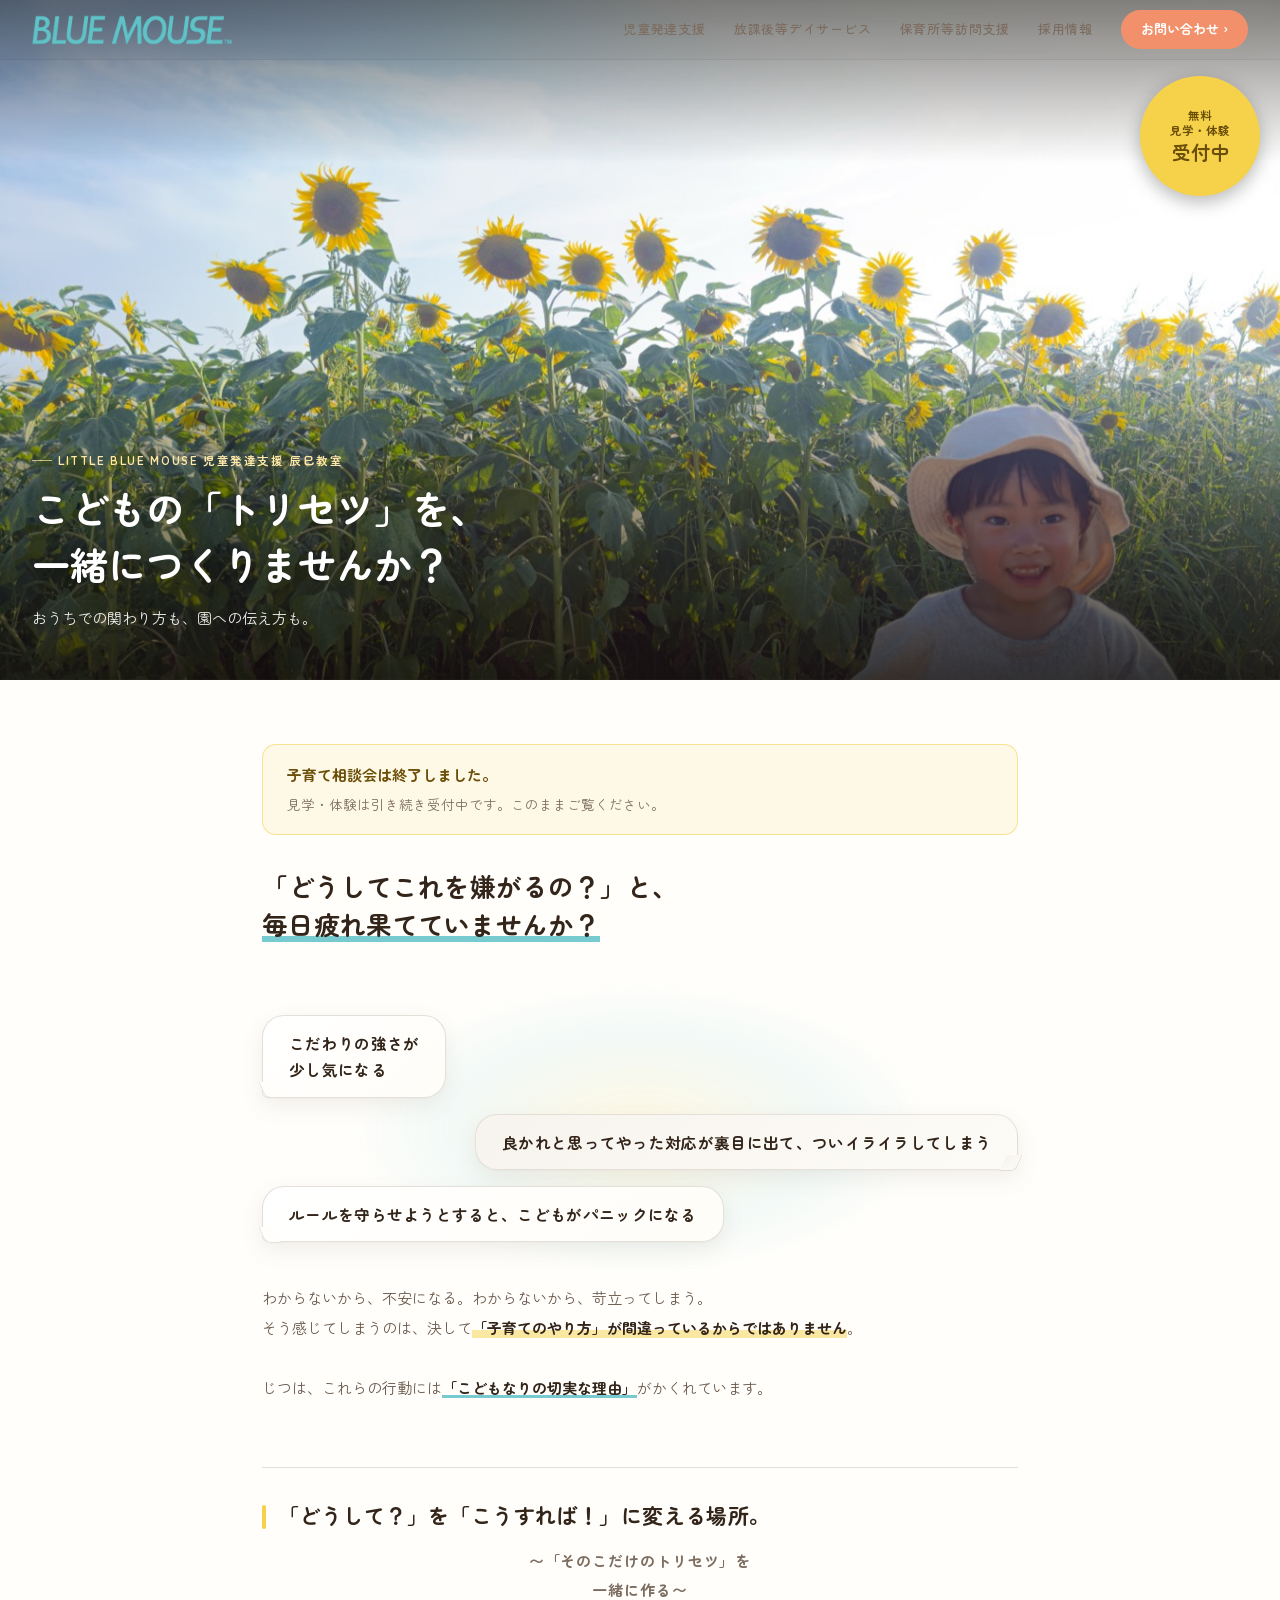
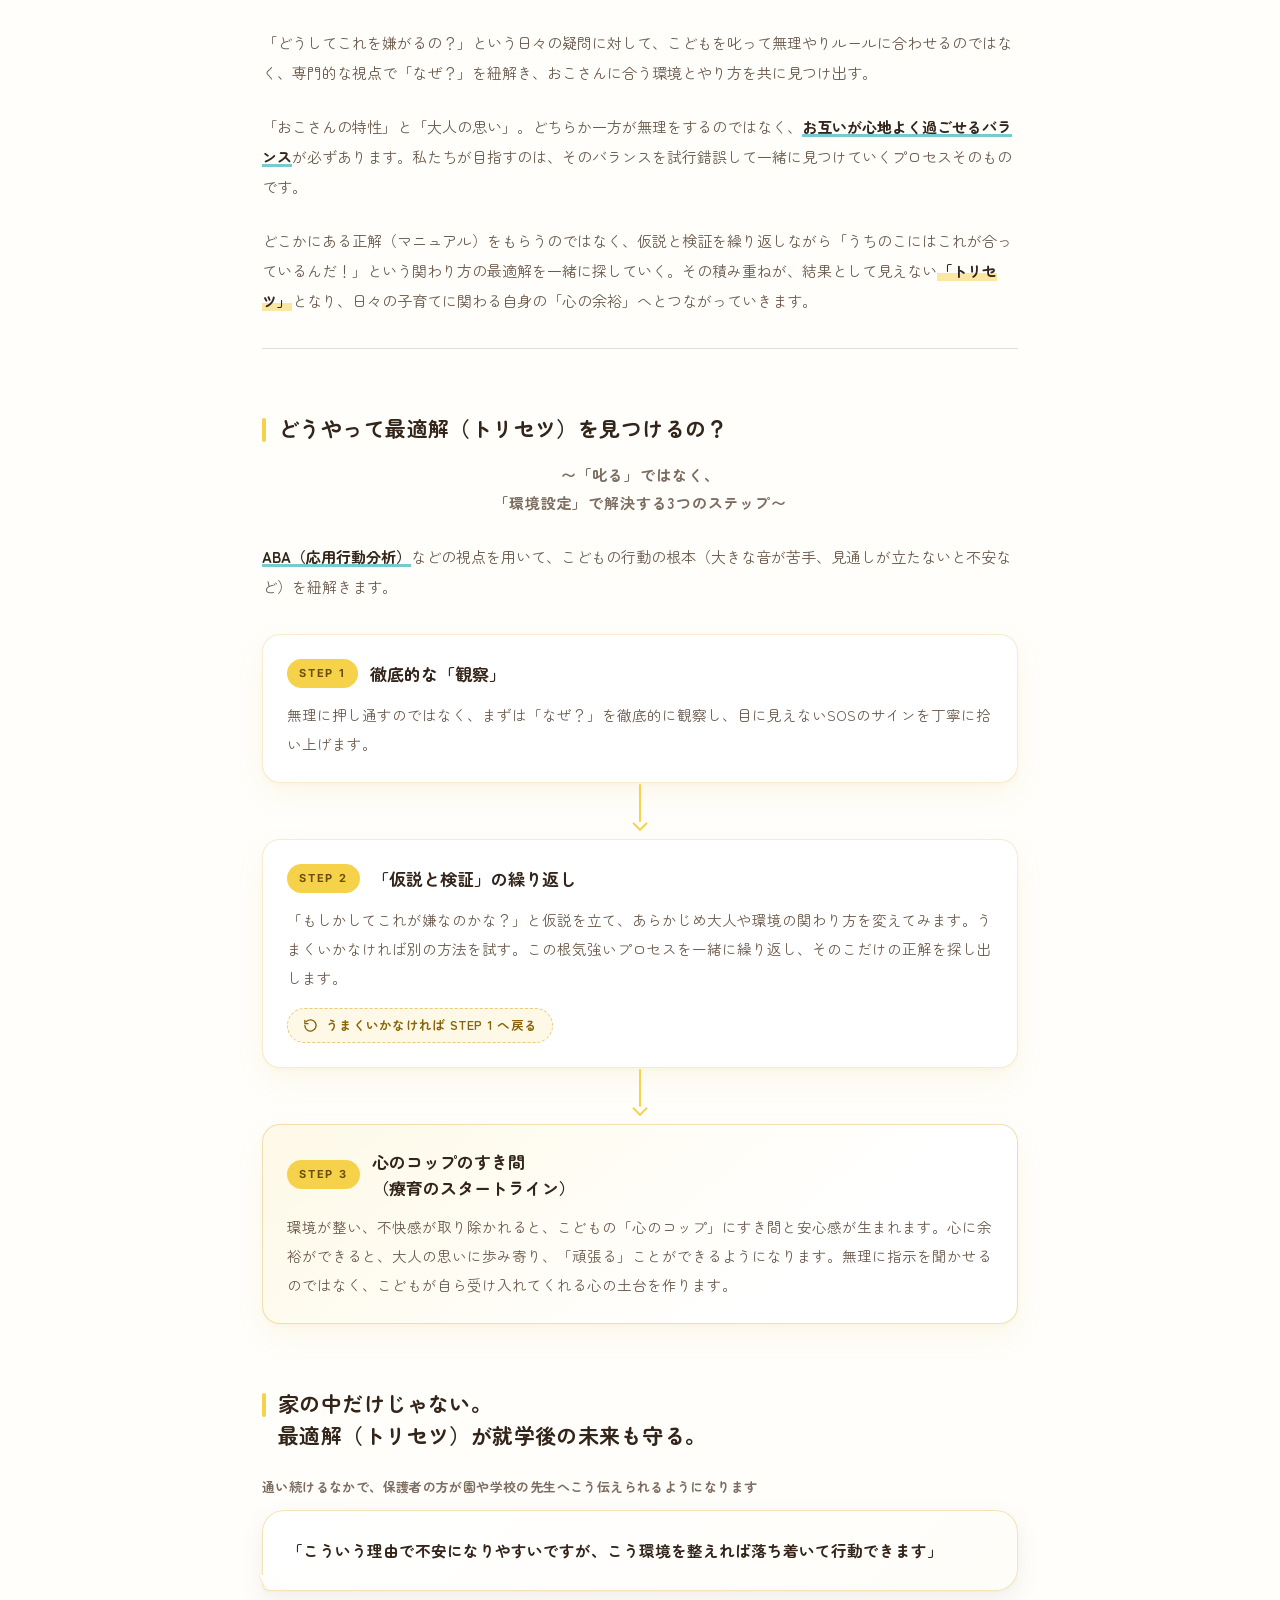
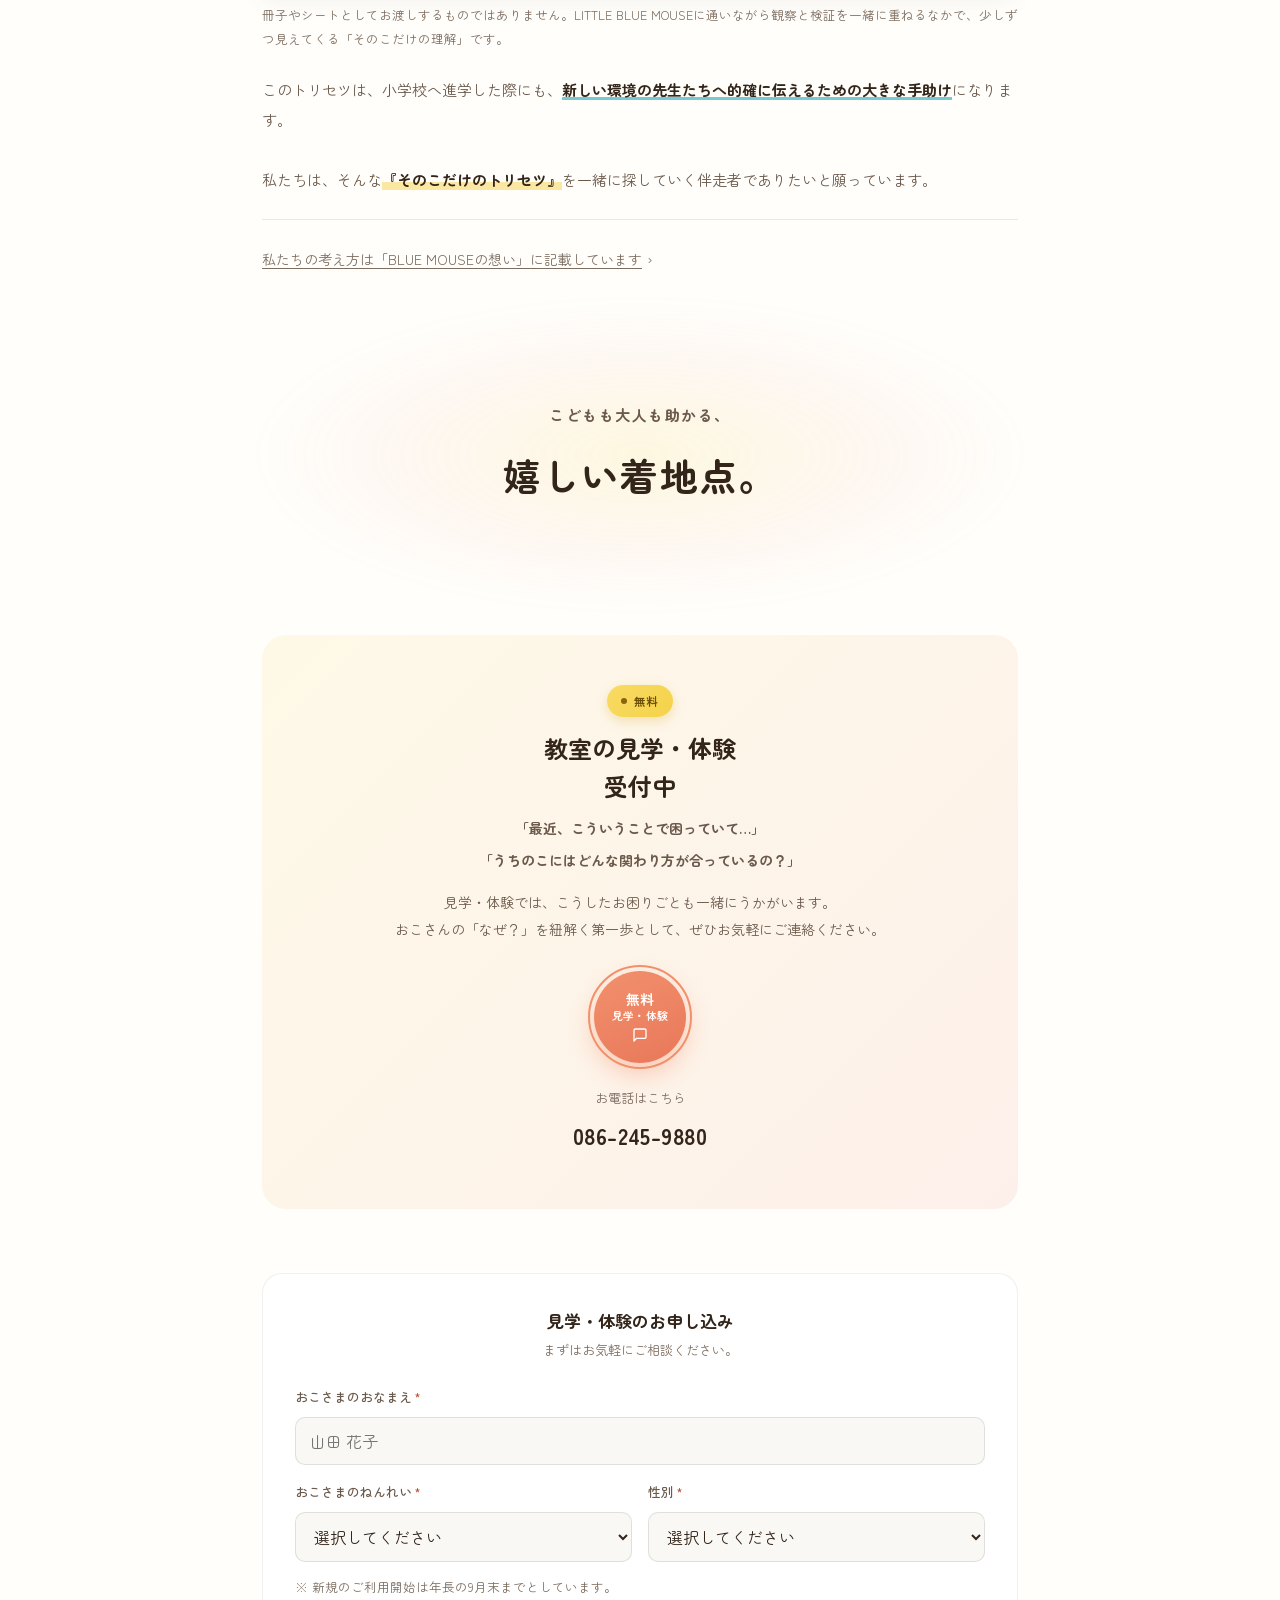
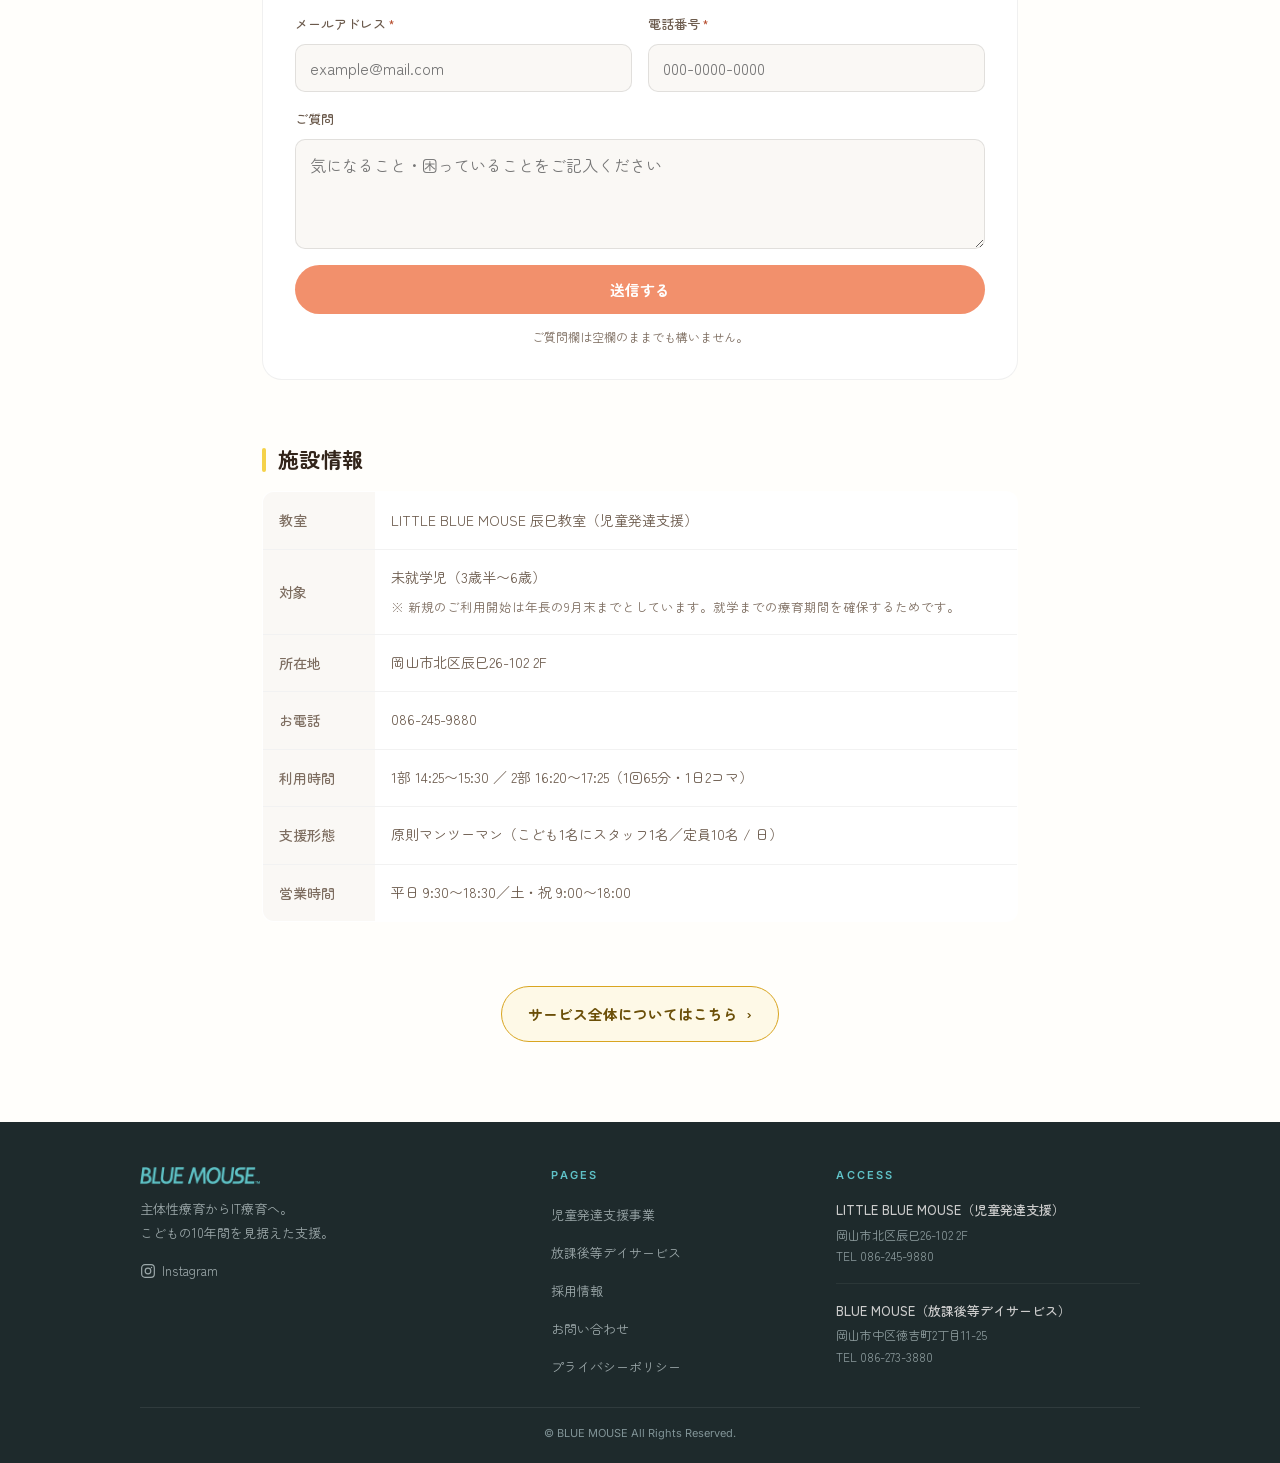
==== commit 0c72b08b: "ヘッダーのお問い合わせドロップダウンに保育所等訪問支援を追加（全9ページ） 訪問支援は「体験」ではないため、表記は「保育所等訪問支援 相談」。 サービス名＋動作名という既存2項目の形に揃えた。  Co" ====
--- a/flyer260805/index.html
+++ b/flyer260805/index.html
@@ -711,6 +711,7 @@
         <a href="../contact.html">お問い合わせ</a>
         <a href="../contact.html?type=child">児童発達支援 体験</a>
         <a href="../contact.html?type=afterschool">放課後等デイサービス 体験</a>
+        <a href="../contact.html?type=visit">保育所等訪問支援 相談</a>
       </div>
     </div>
   </nav>
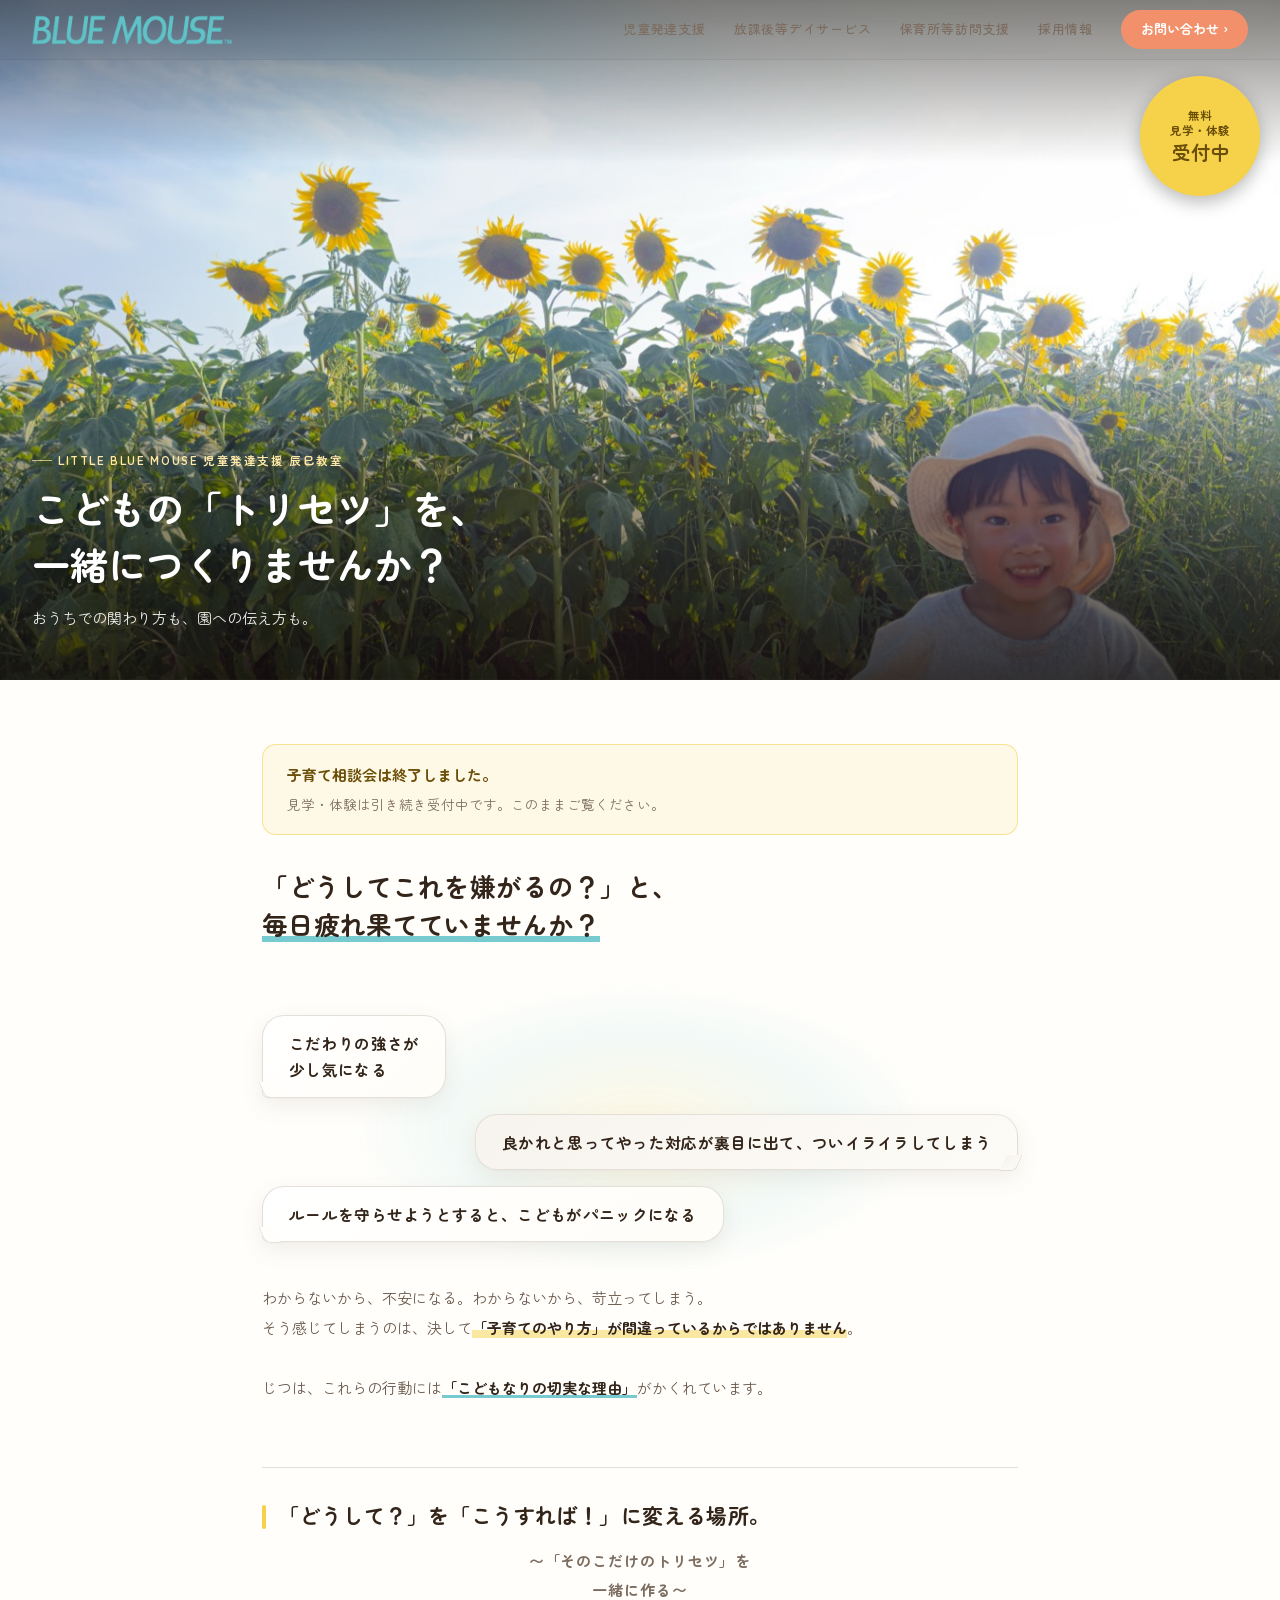
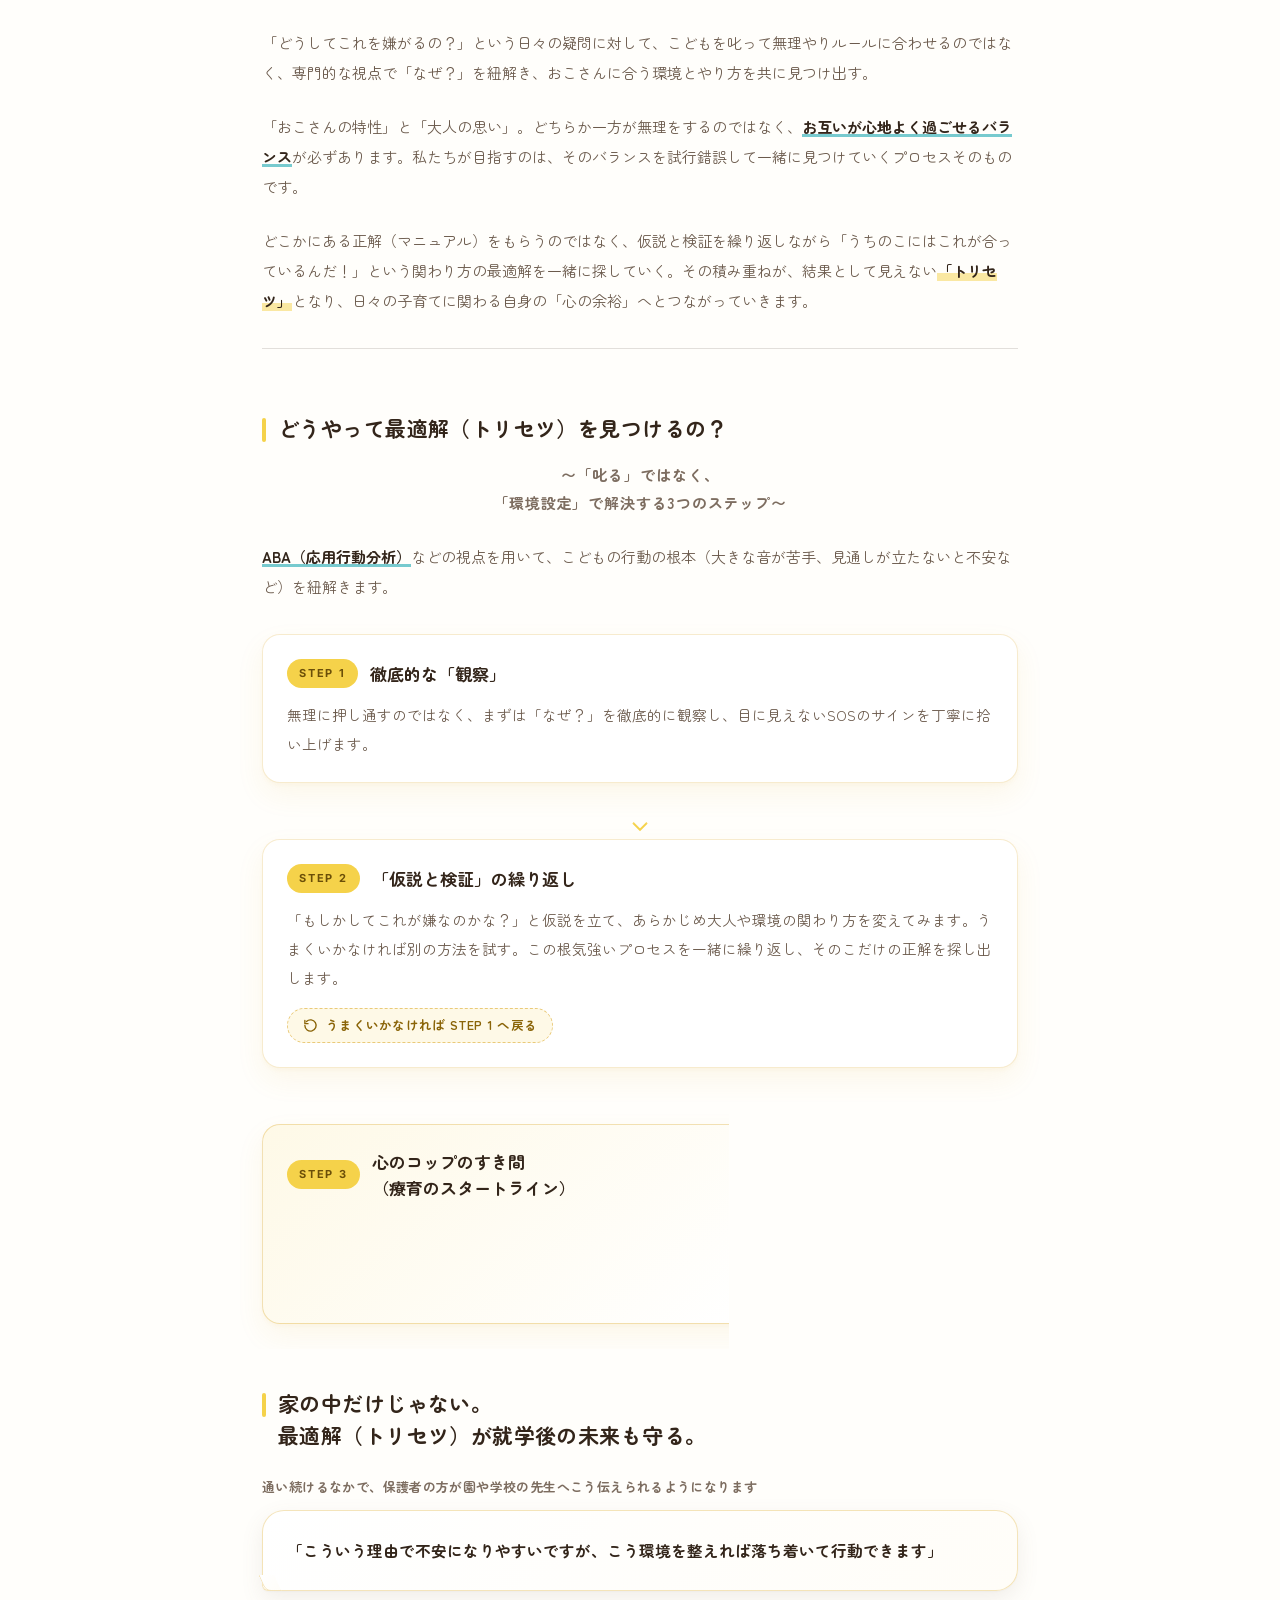
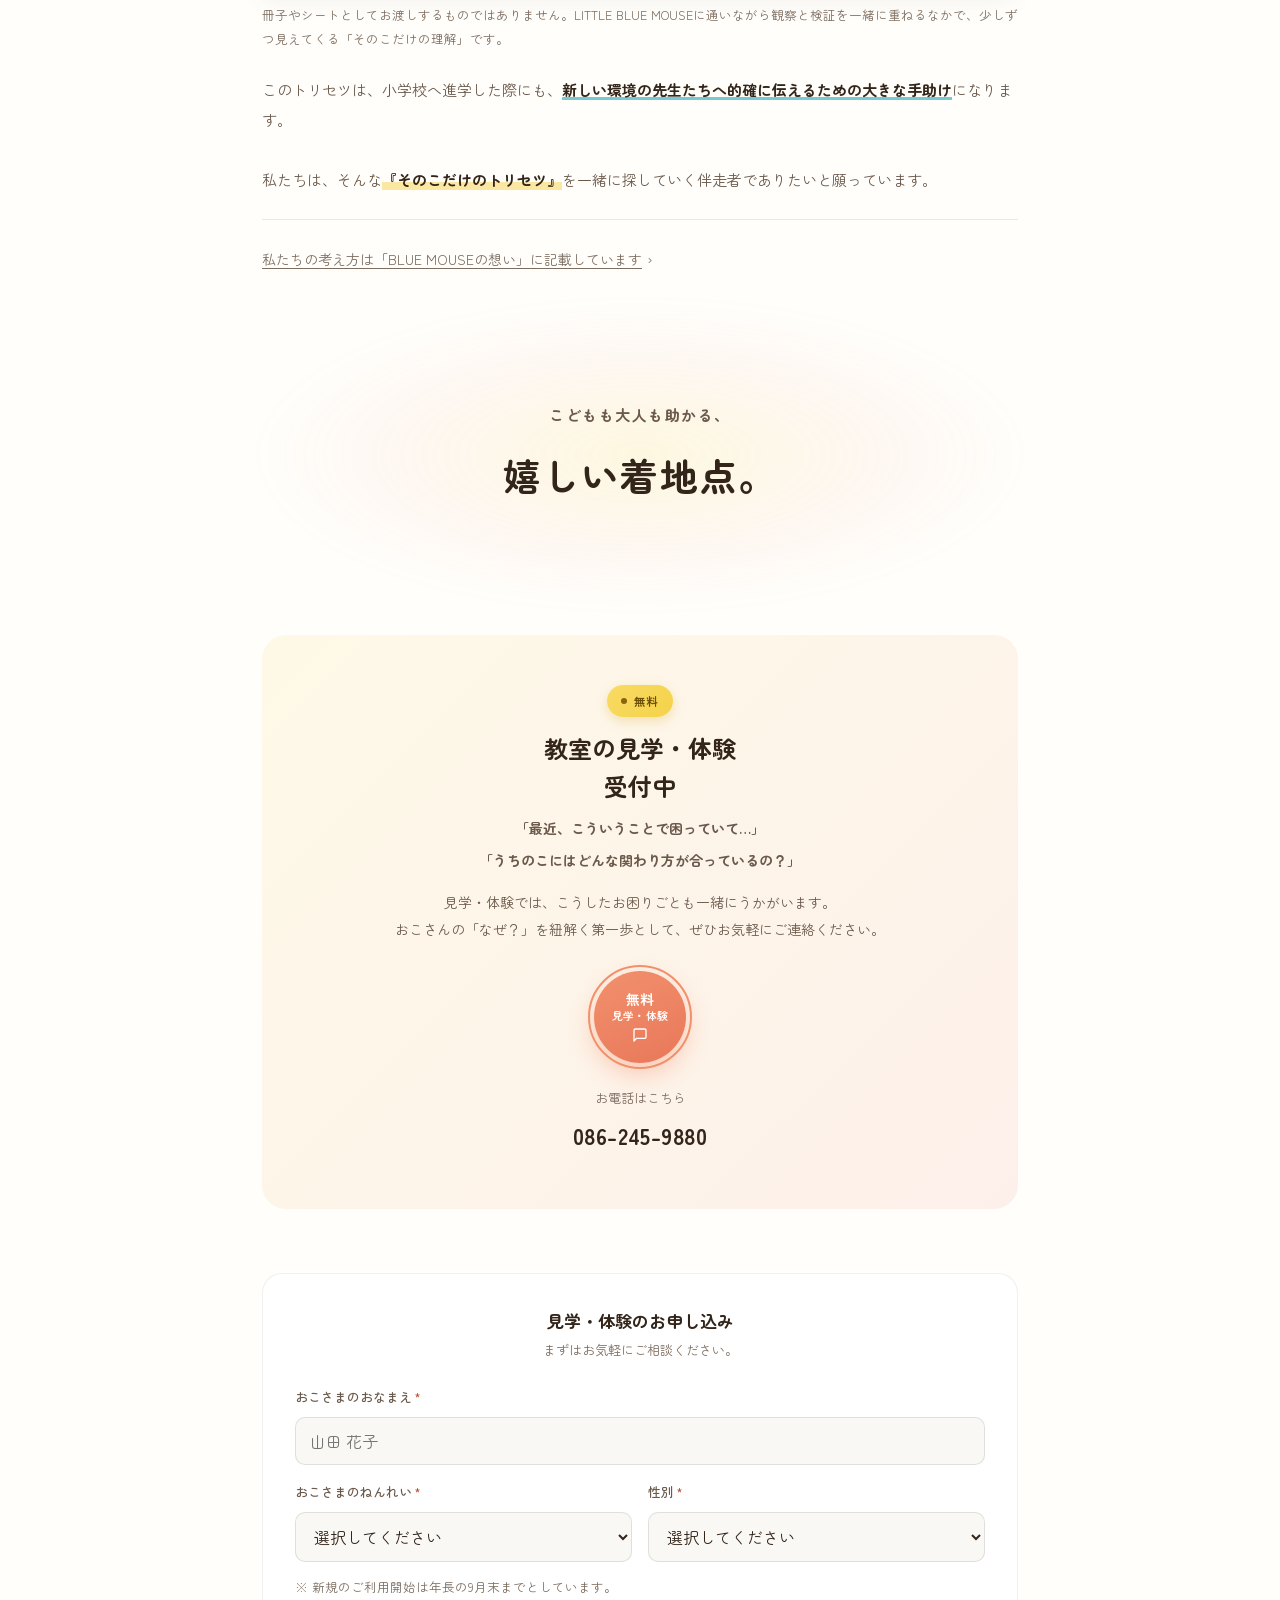
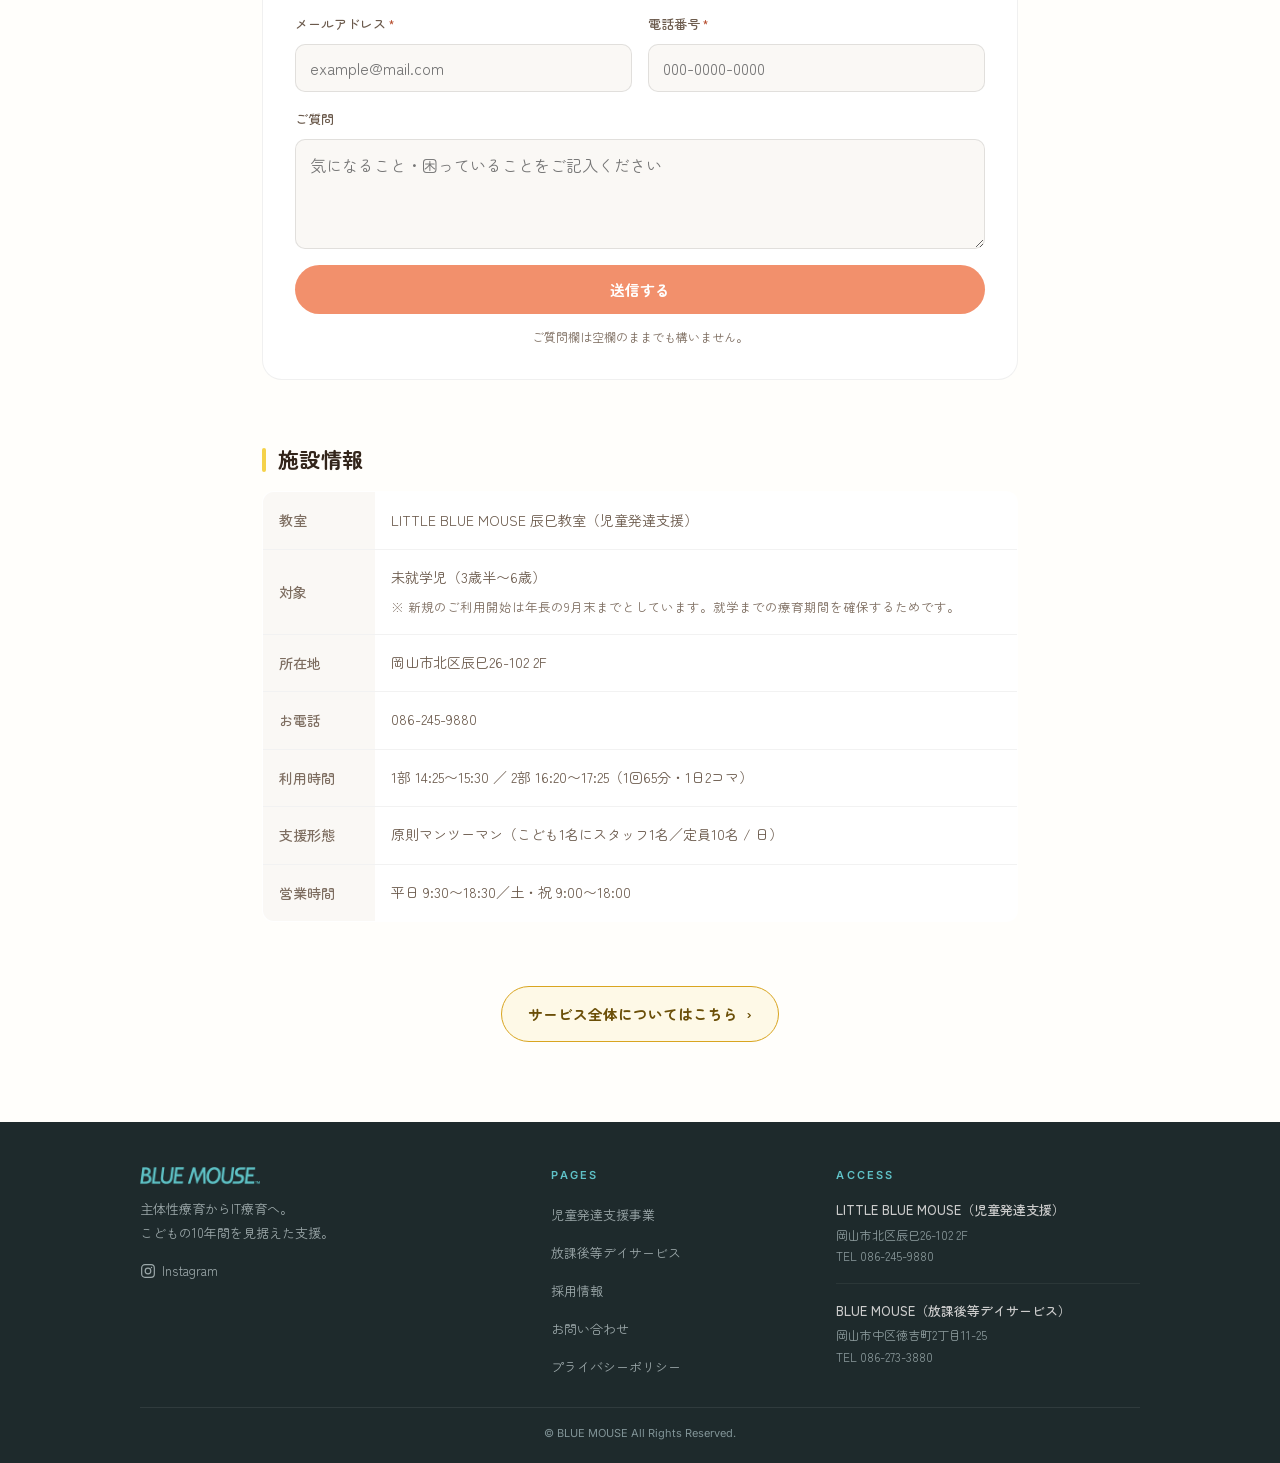
==== commit 04399afc: "ドロップダウン4つ目のホバー色を追加（全9ページ） nth-child(1)〜(3) にしかホバー色が無く、追加した4つ目だけ色が変わらなかった。 児発のイエロー系（#fef9e7 / #6b4f08" ====
--- a/flyer260805/index.html
+++ b/flyer260805/index.html
@@ -117,6 +117,8 @@
     .header__cta-drop a:nth-child(1):hover { background:var(--coral-light); color:var(--coral-deep); }
     .header__cta-drop a:nth-child(2):hover { background:var(--yellow-light); color:var(--yellow-dark); }
     .header__cta-drop a:nth-child(3):hover { background:#e8f0ee; color:var(--green); }
+    /* 4つ目＝保育所等訪問支援。--yellow を持たないページがあるので直値で指定する */
+    .header__cta-drop a:nth-child(4):hover { background:#fef9e7; color:#6b4f08; }
     .header__burger { display:none; flex-direction:column; gap:5px; background:none; border:none; cursor:pointer; padding:8px; }
     .header__burger span { display:block; width:20px; height:1.5px; background:var(--ink); border-radius:2px; transition:transform .3s, opacity .3s; }
     .header__burger.is-open span:nth-child(1) { transform:translateY(6.5px) rotate(45deg); }
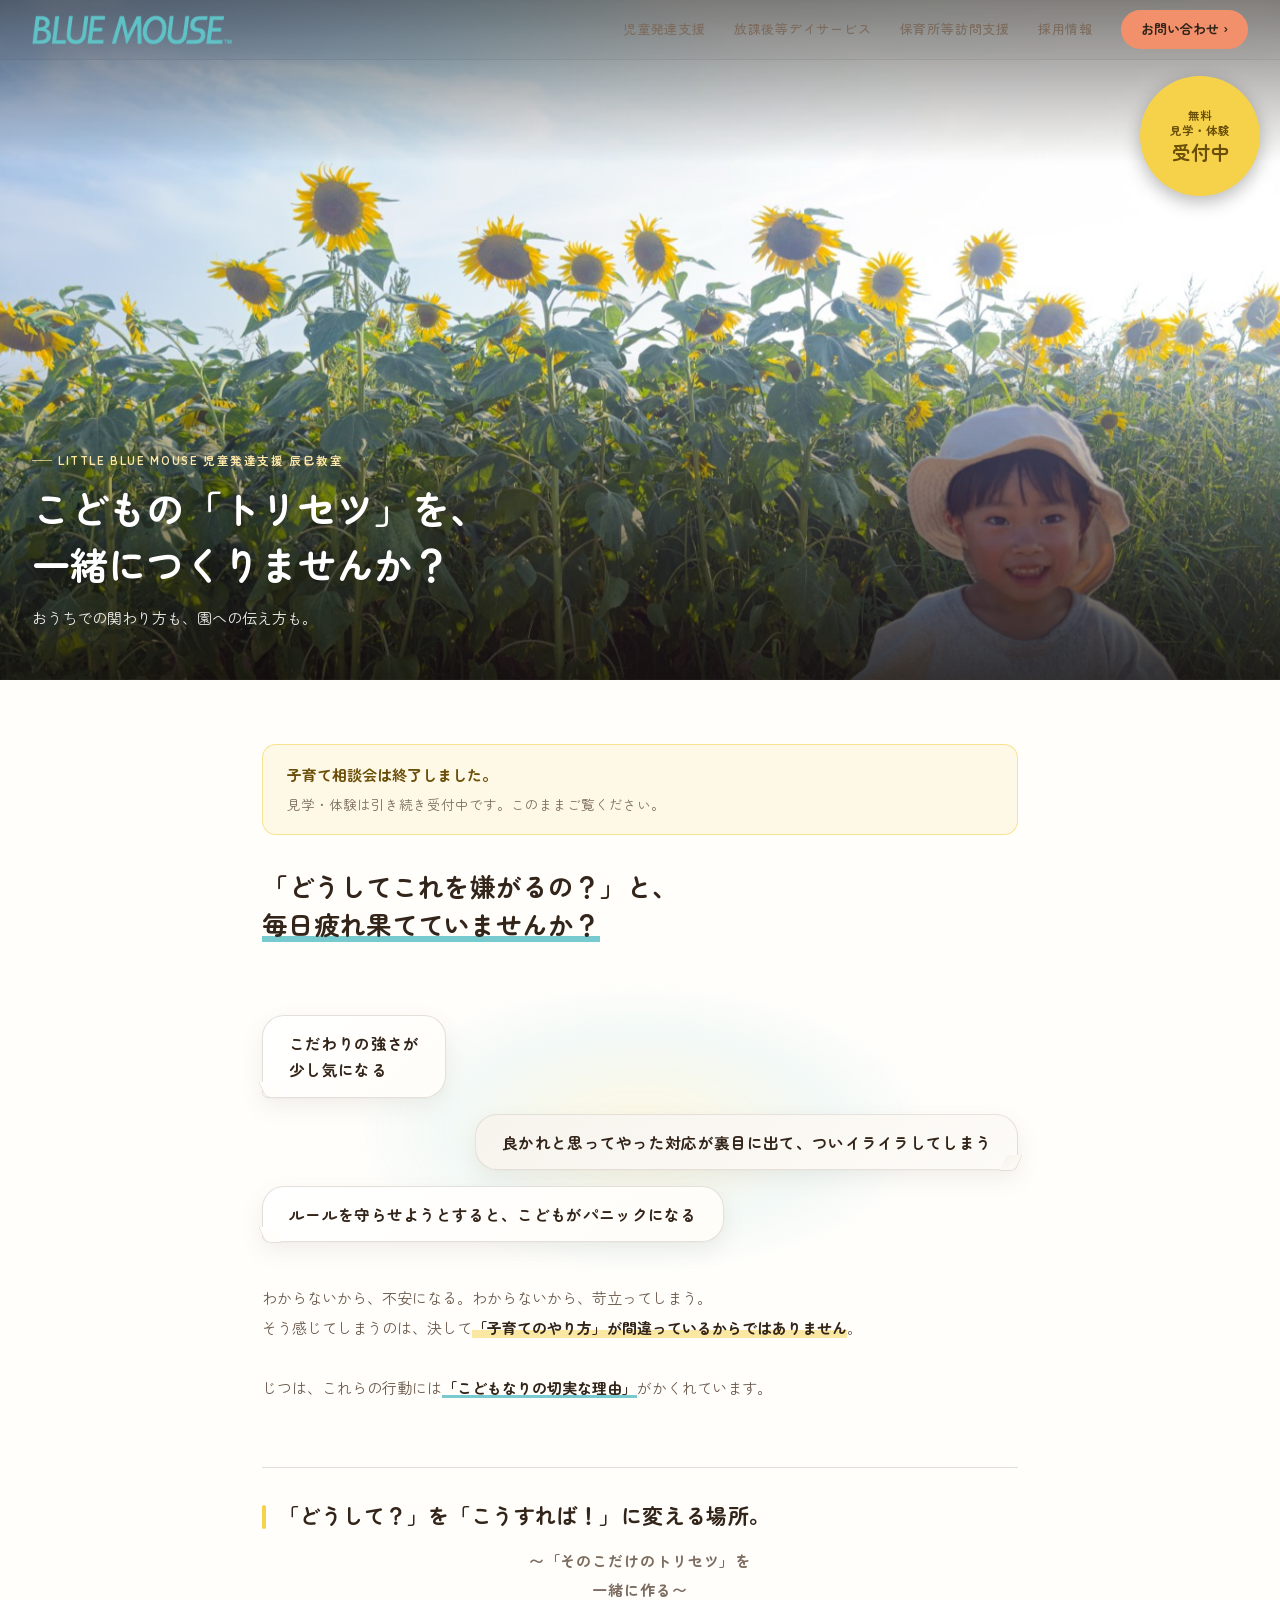
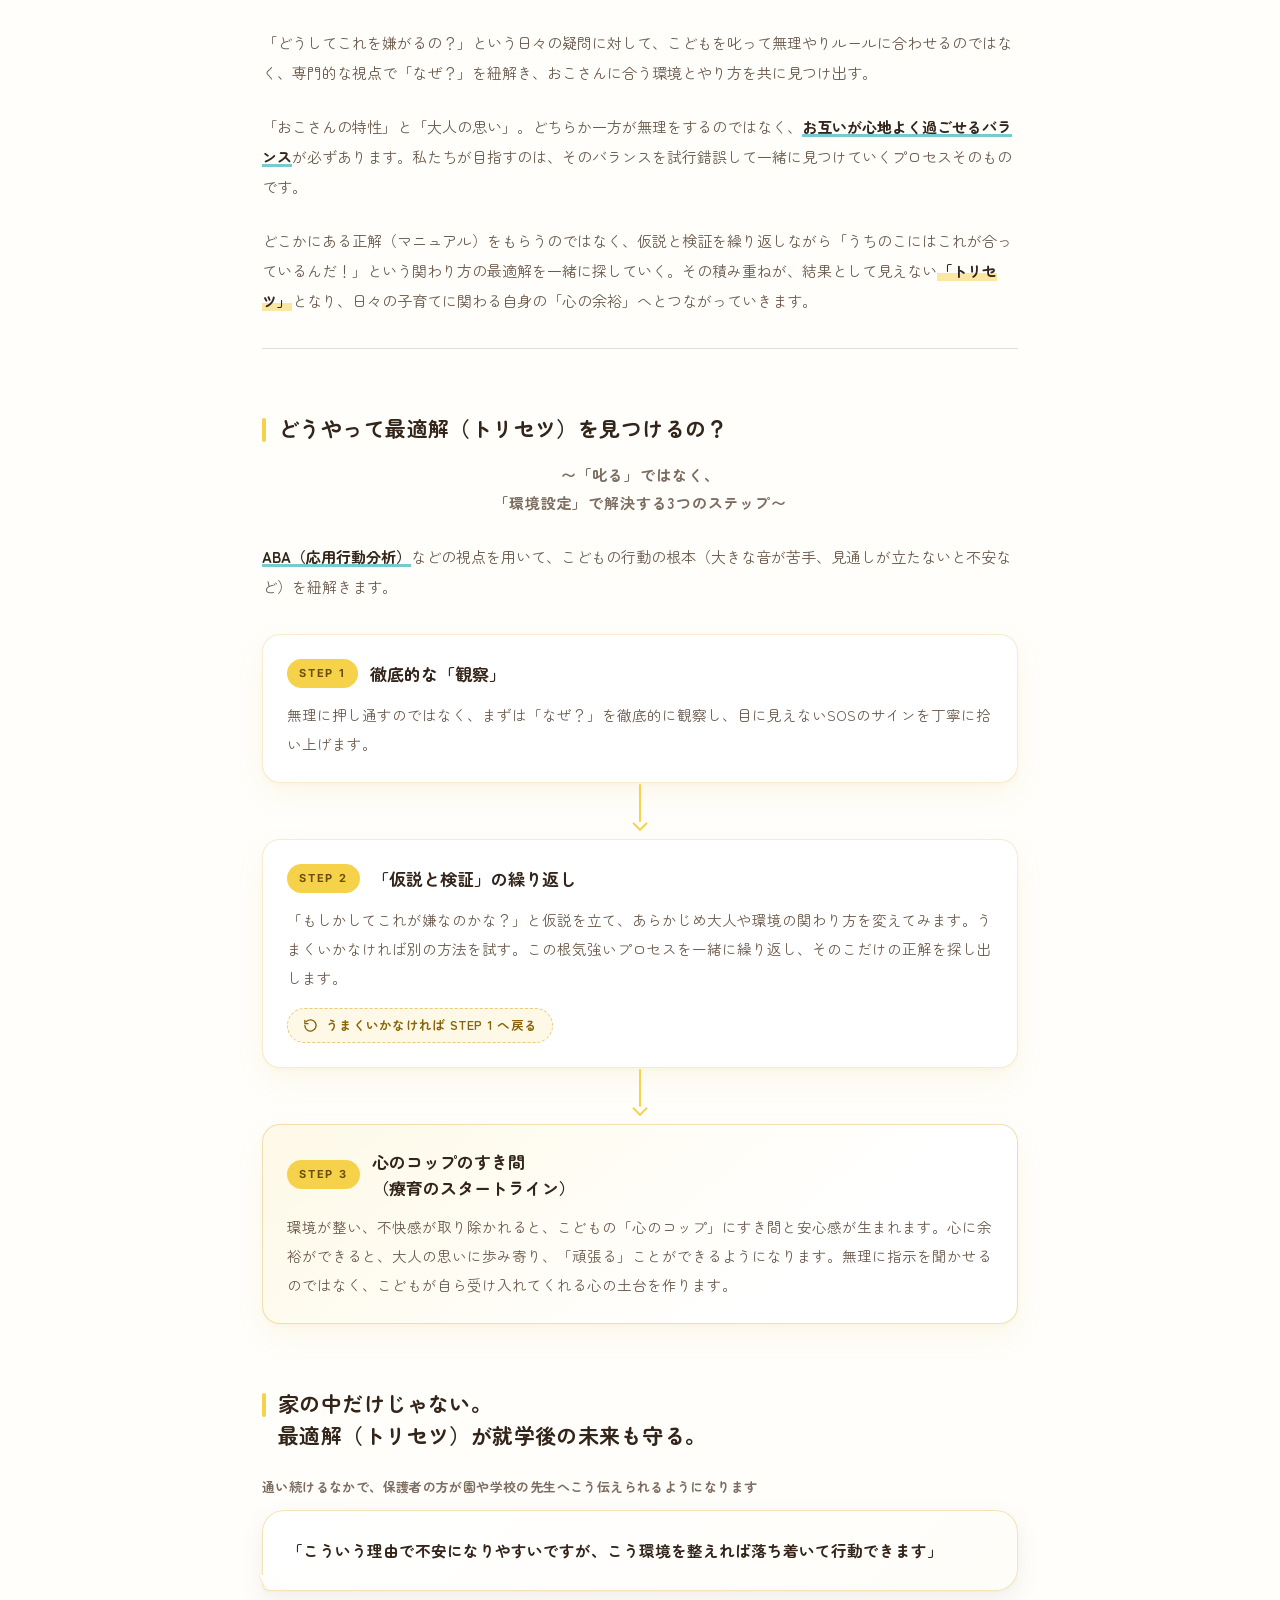
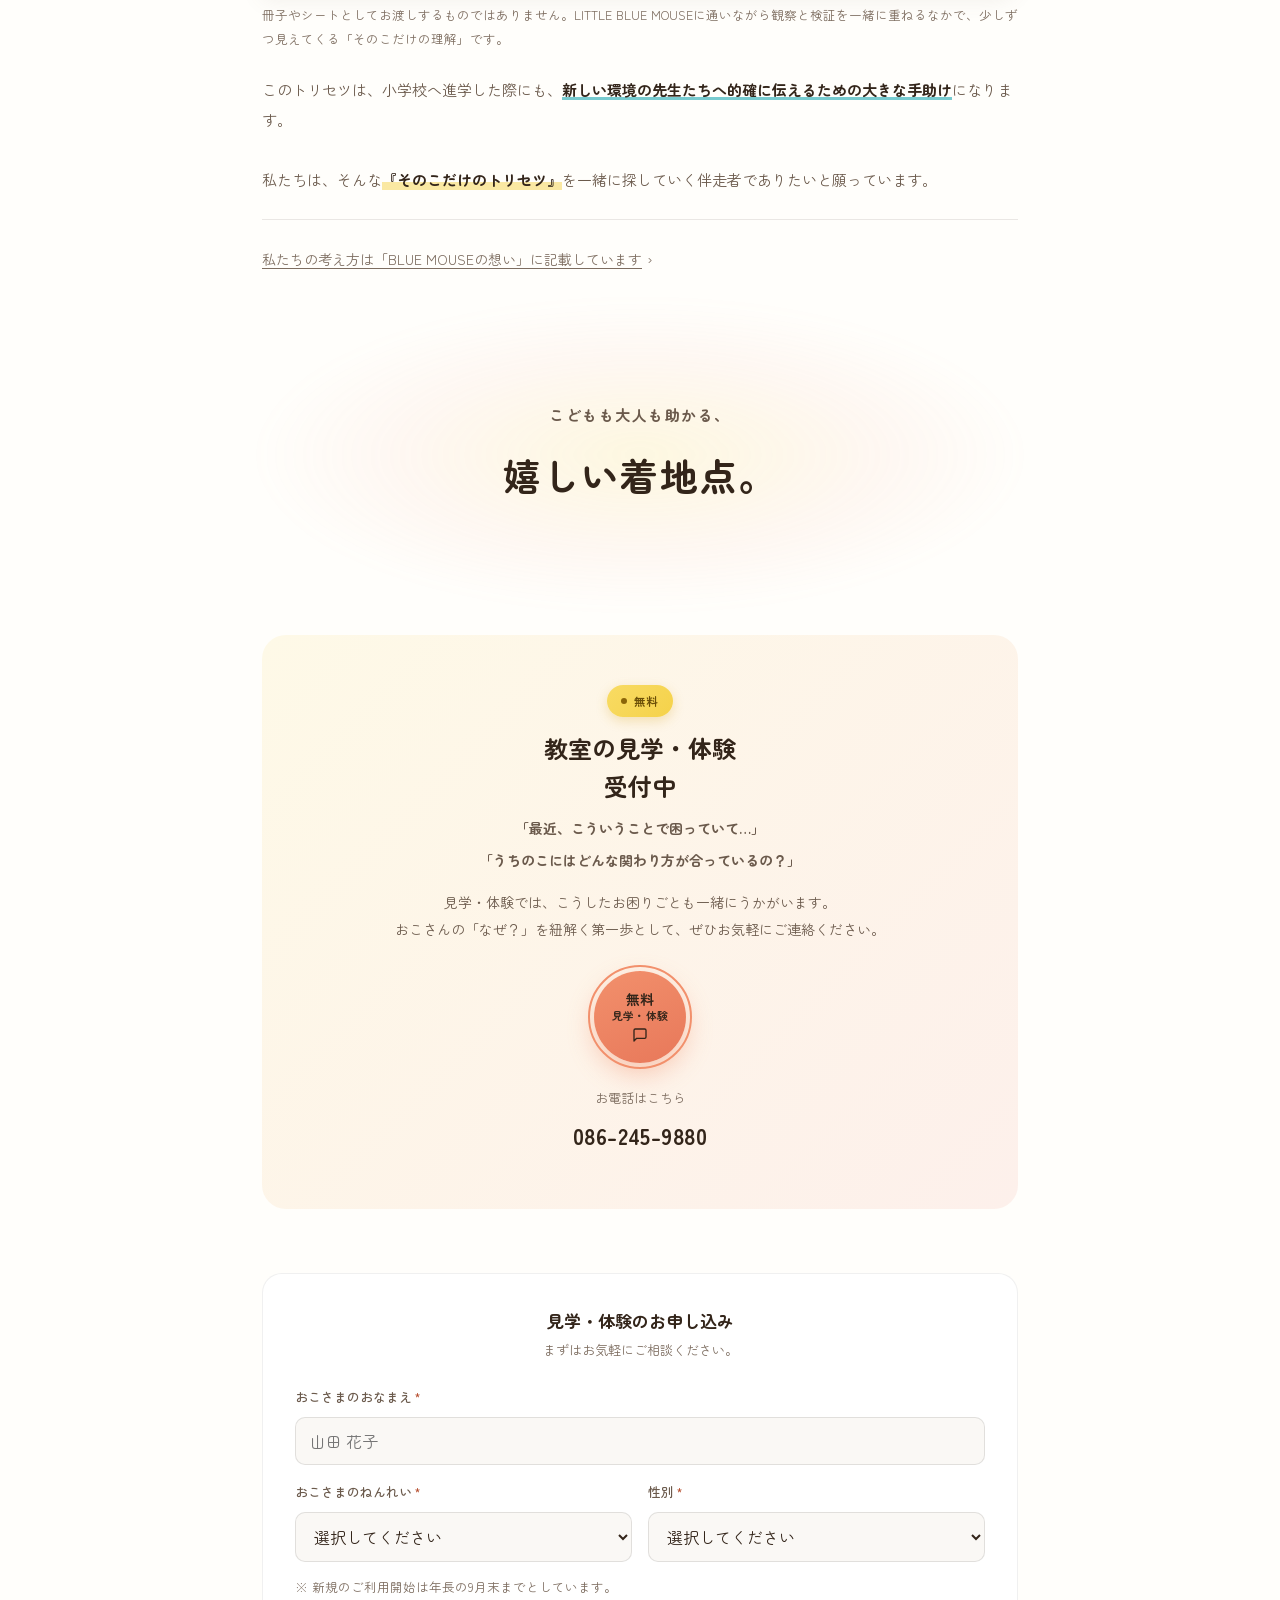
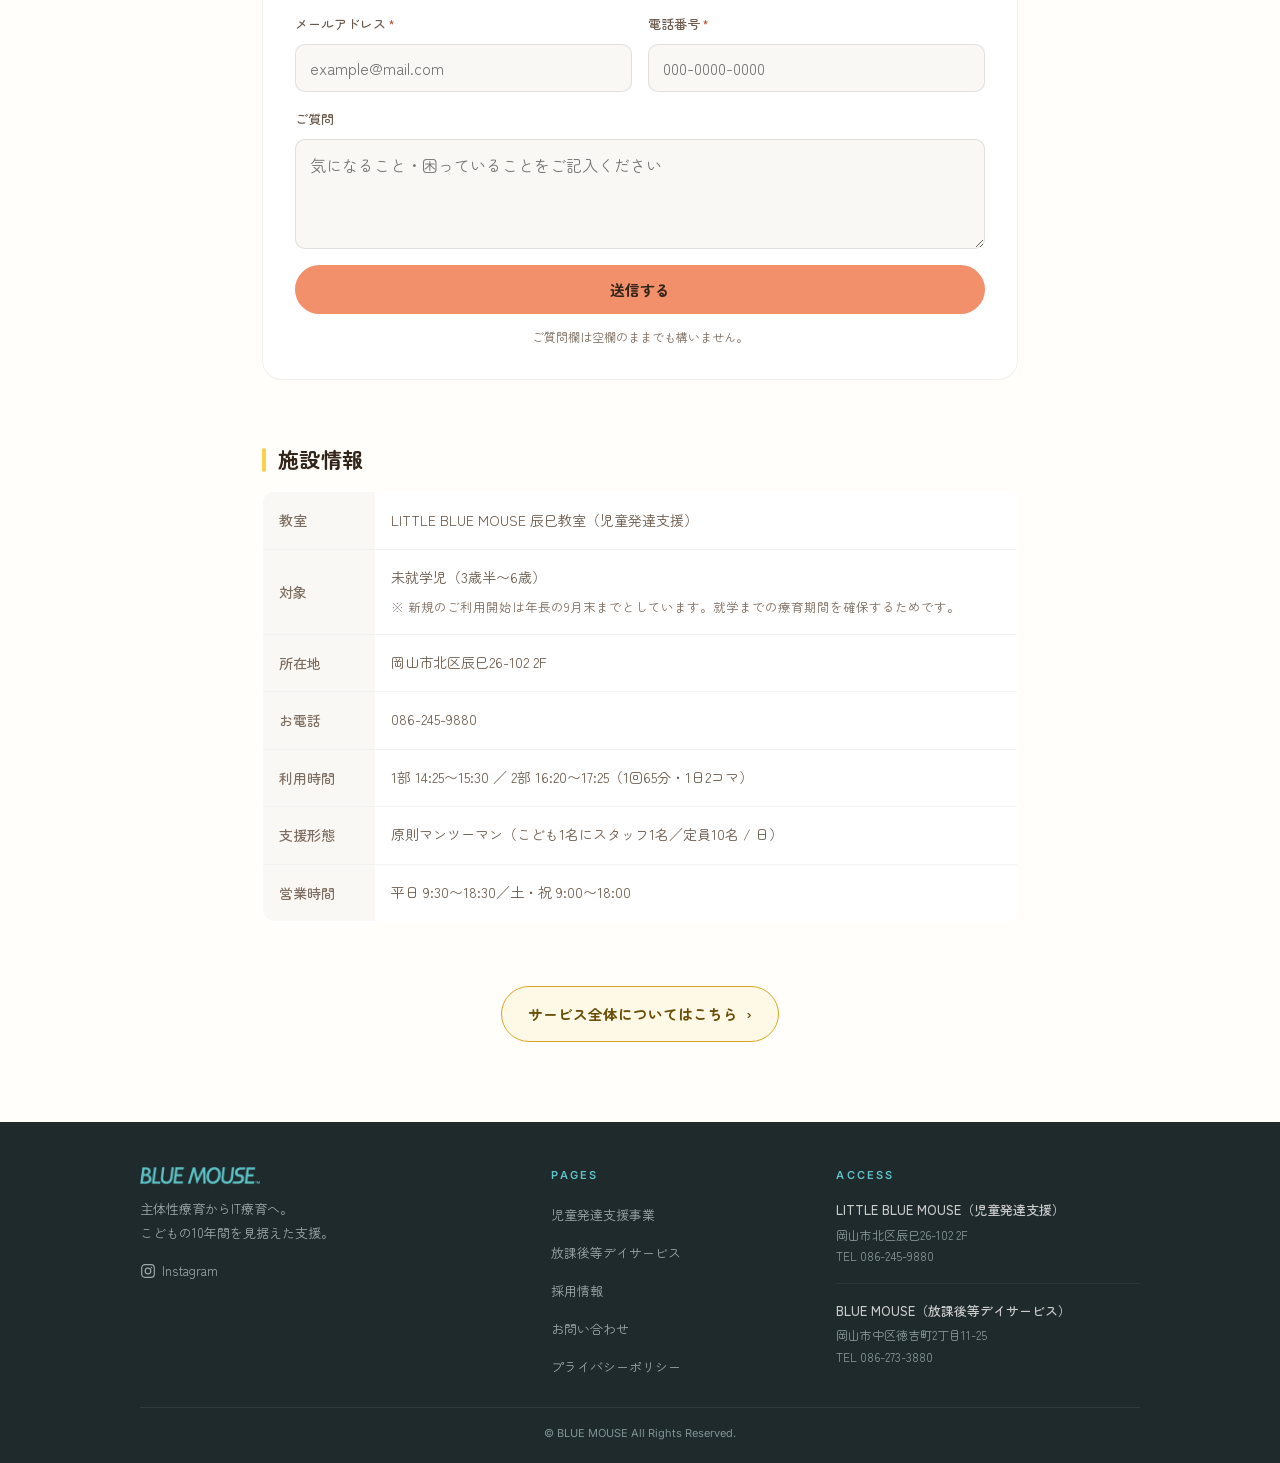
==== commit ecb52bf4: "読みづらかった文字の色を直す（コーラルボタン・注記・プライバシーリンク） コーラルのボタンは白文字で2.34:1しかなく、基準の4.5:1に対して半分だった。 コーラルは「アクションボタン専用色」なの" ====
--- a/flyer260805/index.html
+++ b/flyer260805/index.html
@@ -107,7 +107,7 @@
     .header__nav { display:flex; align-items:center; gap:28px; }
     .header__link { font-size:13px; font-weight:500; letter-spacing:.06em; color:#7d6d60; transition:color .2s; }
     .header__link:hover { color:var(--yellow-dark); }
-    .header__cta { display:inline-flex; align-items:center; padding:8px 20px; background:var(--coral); color:#fff; font-size:13px; font-weight:600; border-radius:100px; transition:background .2s; cursor:pointer; }
+    .header__cta { display:inline-flex; align-items:center; padding:8px 20px; background:var(--coral); color:var(--ink); font-size:13px; font-weight:600; border-radius:100px; transition:background .2s; cursor:pointer; }
     .header__cta:hover { background:#e87e59; }
     .header__cta-wrap { position:relative; }
     .header__cta-drop { display:none; position:absolute; top:100%; right:0; background:transparent; padding-top:10px; min-width:210px; z-index:200; flex-direction:column; gap:2px; }
@@ -389,7 +389,7 @@
     .pg-error { display:none; font-size:12px; color:#c0392b; }
     .pg-error.is-show { display:block; }
     .pg-input.is-error, .pg-select.is-error, .pg-textarea.is-error { border-color:#c0392b; background:#fff8f8; }
-    .pg-submit { display:block; width:100%; padding:14px; background:var(--coral); color:#fff; font-size:15px;
+    .pg-submit { display:block; width:100%; padding:14px; background:var(--coral); color:var(--ink); font-size:15px;
       font-weight:700; font-family:inherit; border:none; border-radius:100px; cursor:pointer;
       transition:transform .2s, box-shadow .2s, opacity .2s; margin-top:var(--sp-2); }
     .pg-submit:hover { transform:translateY(-2px); box-shadow:0 8px 24px rgba(242,144,108,.3); }
@@ -1074,7 +1074,7 @@
     height: 92px;
     border-radius: 50%;
     background: linear-gradient(155deg, var(--coral), #e8785a);
-    color: #fff;
+    color: var(--ink);
     font-family: "Zen Maru Gothic", "Zen Kaku Gothic New", sans-serif;
     text-align: center;
     text-decoration: none;
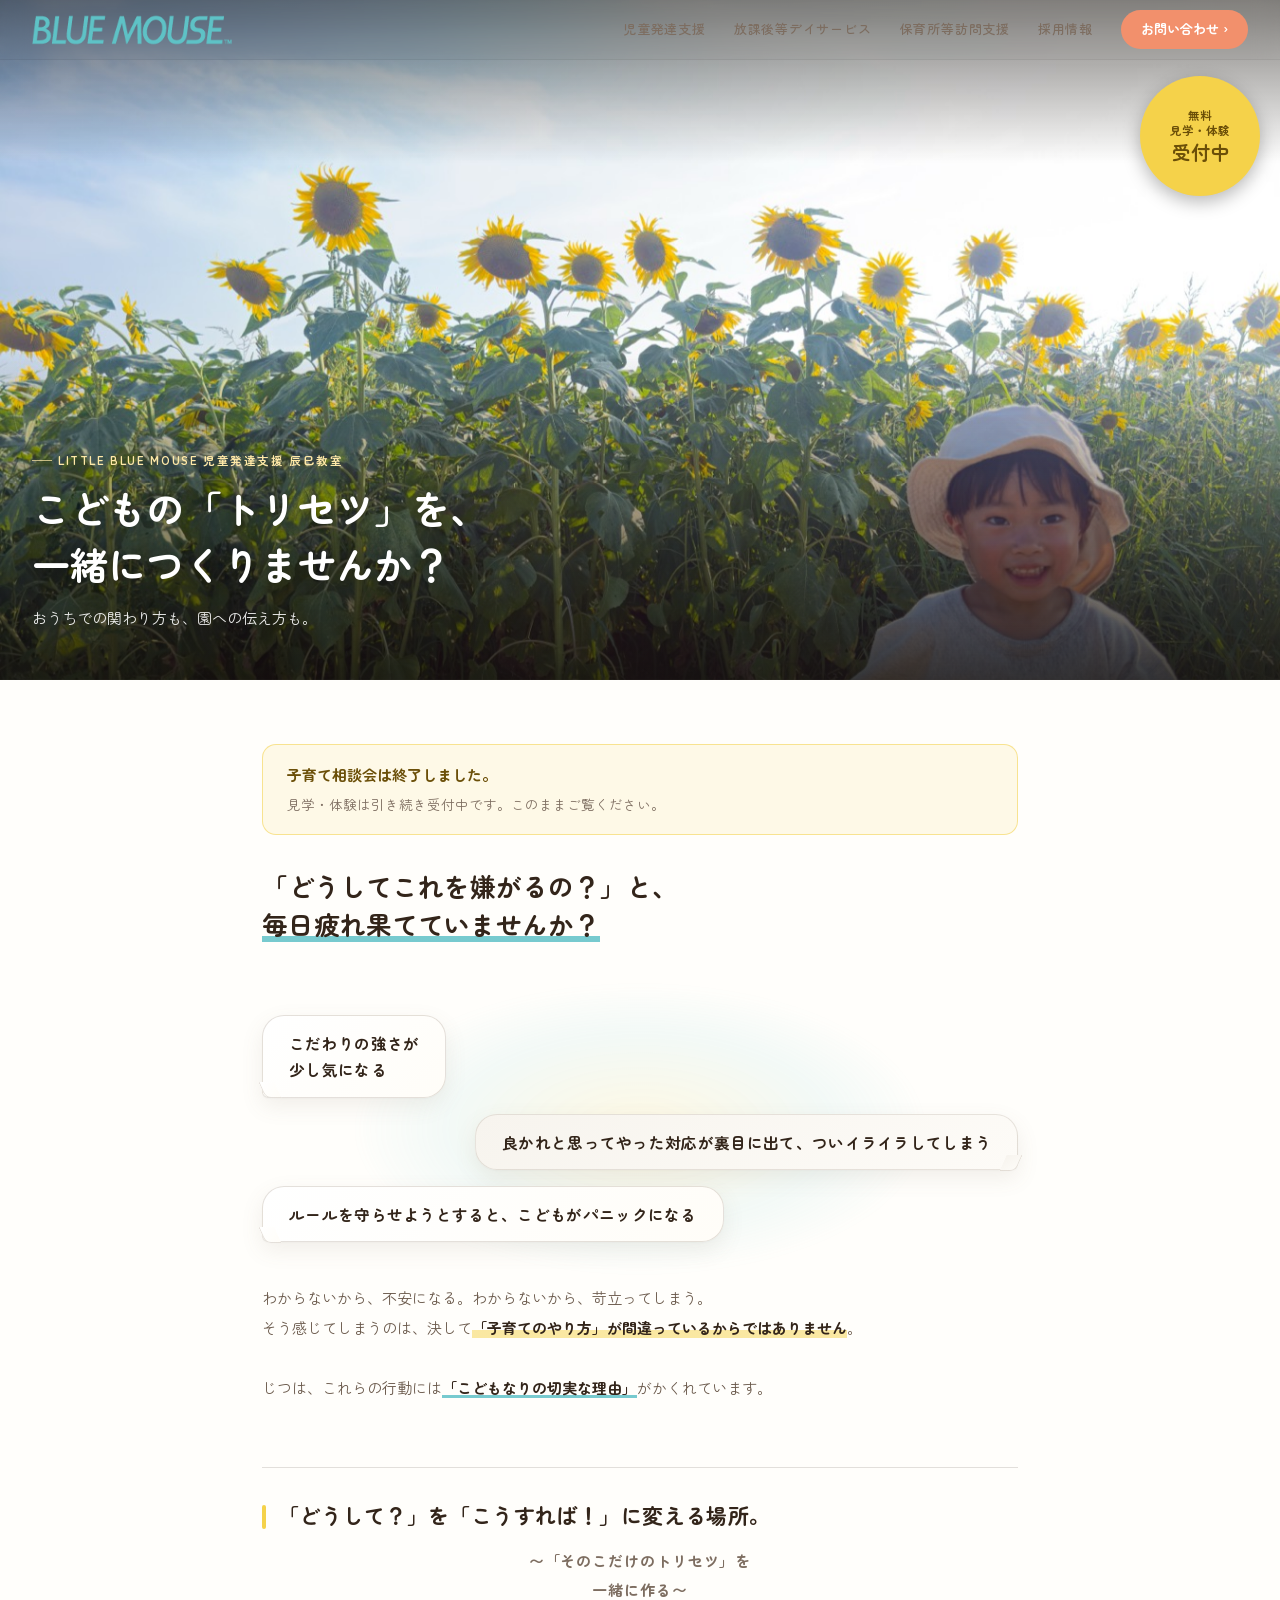
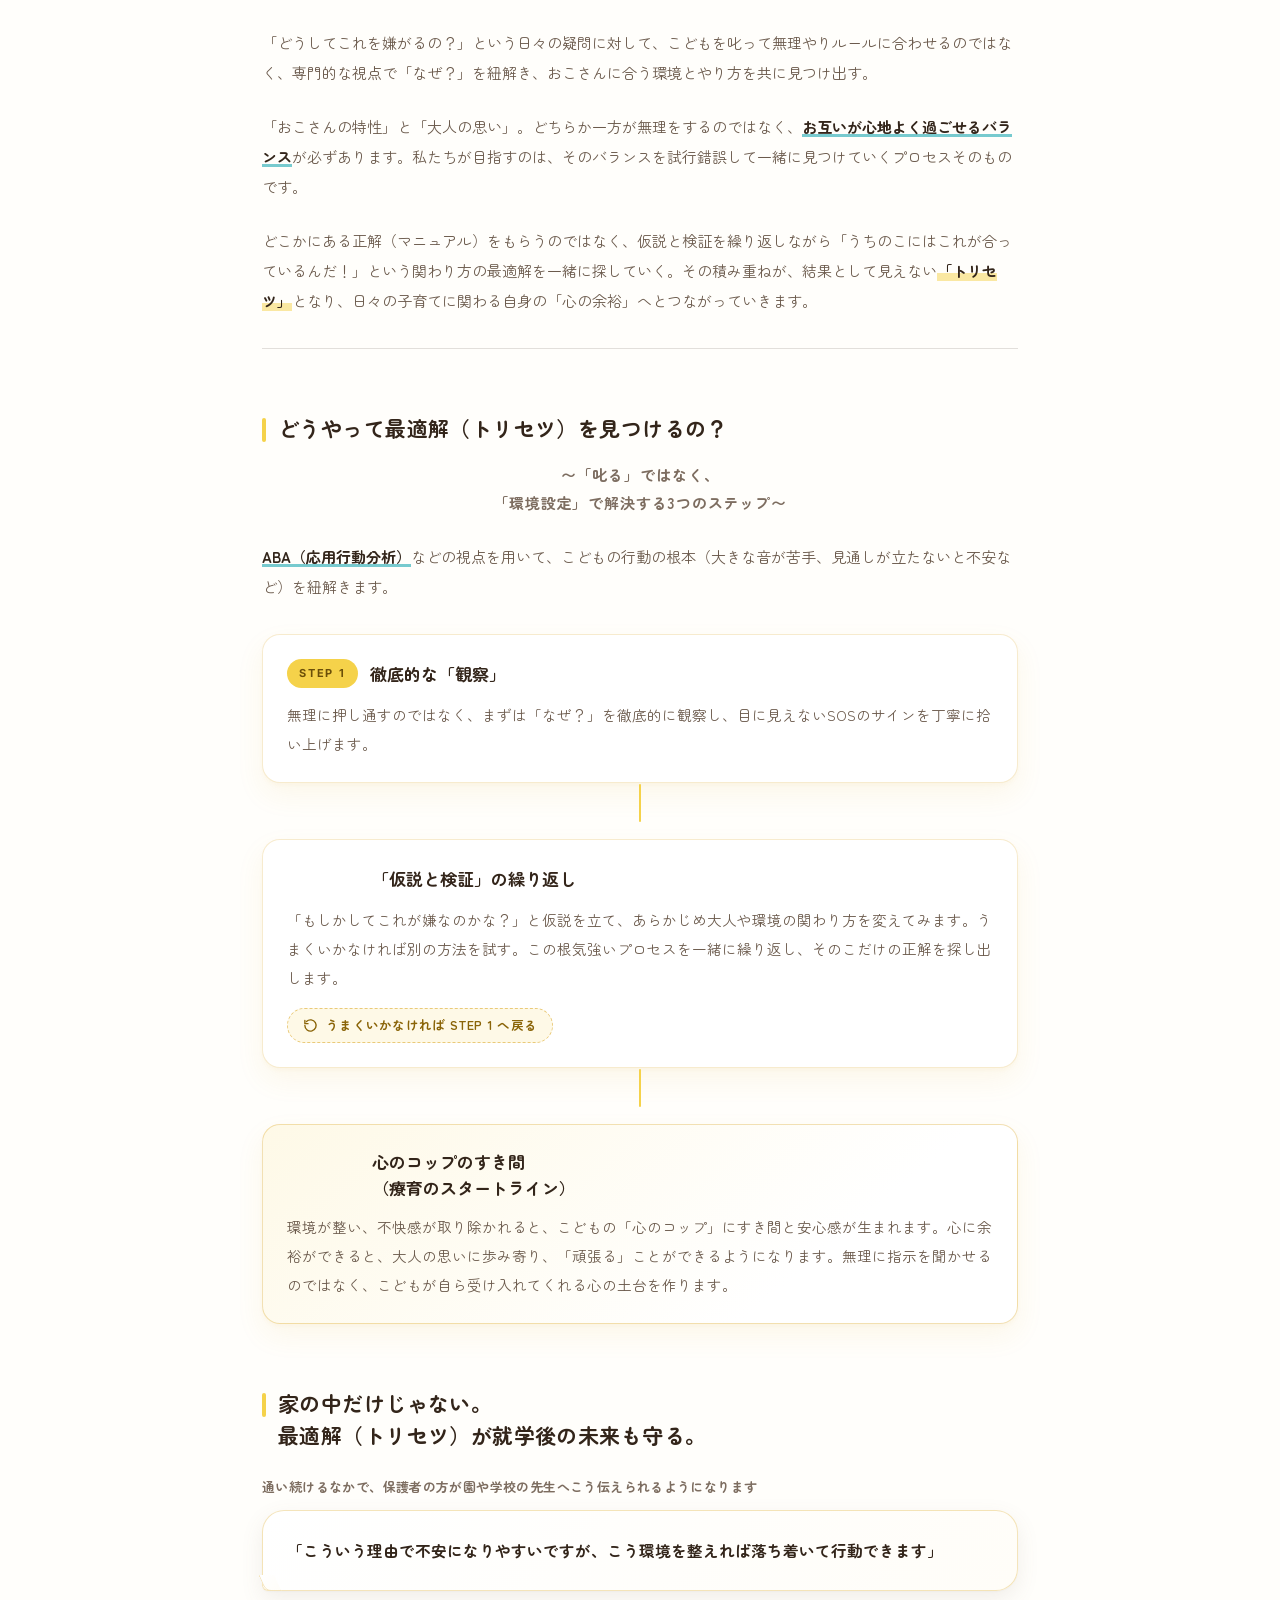
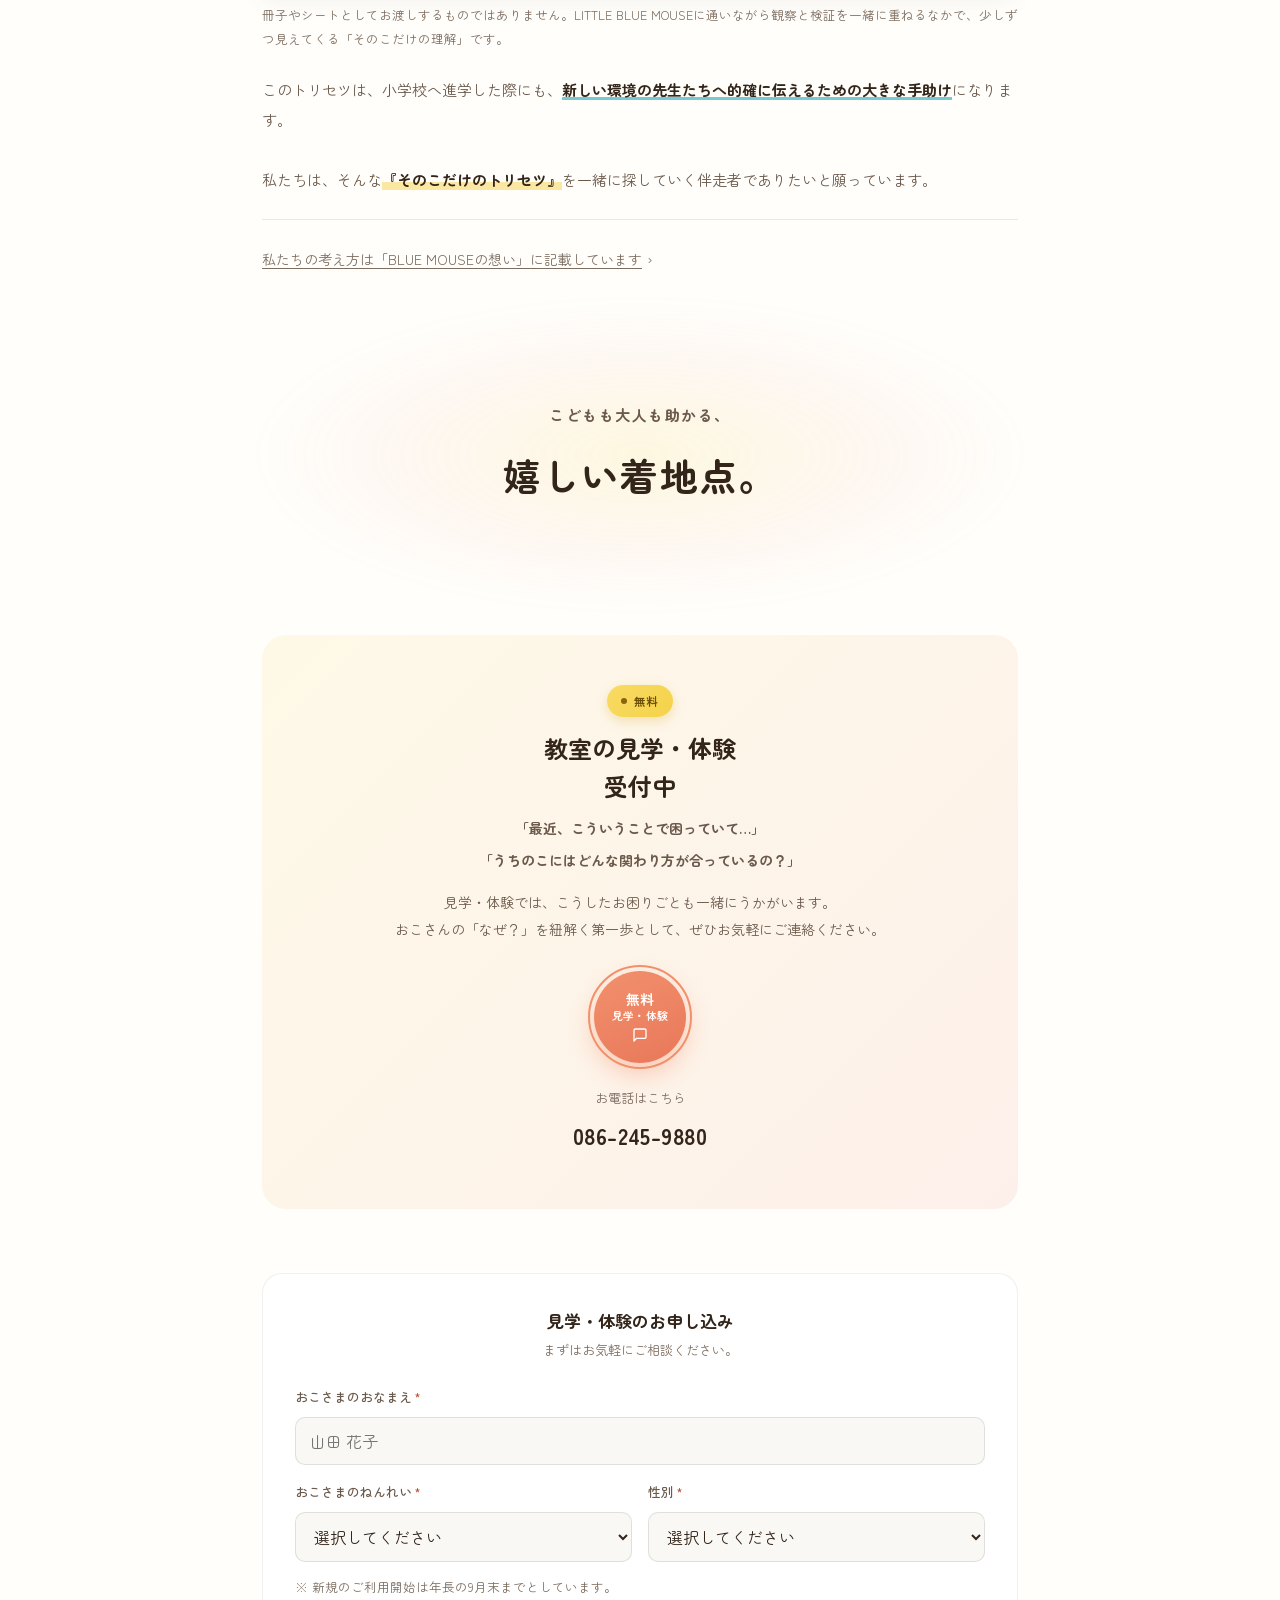
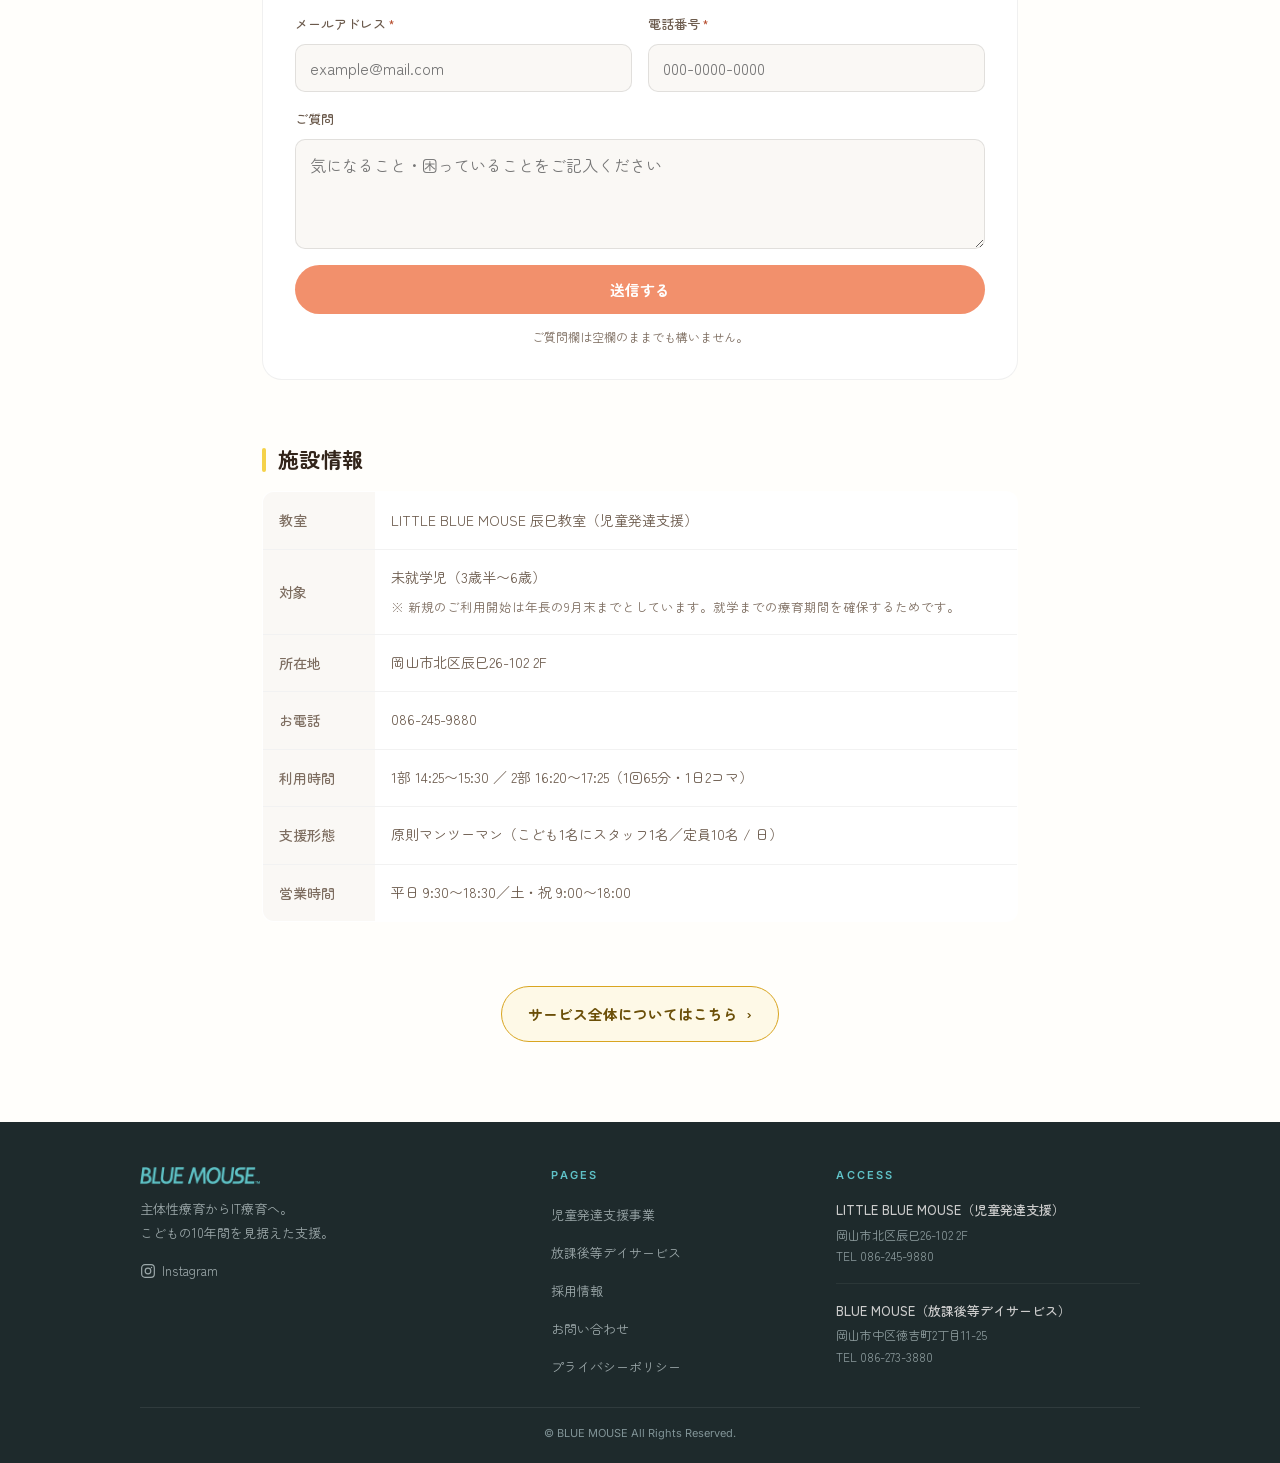
==== commit 39fd526e: "コーラルのボタンは白文字に戻す（43さんの判断） 43さんの指示により、ボタンの文字は白ベースを維持する。 ecb52bf で --ink に変えた27箇所を元に戻した。 注記とプライバシーリンクの修" ====
--- a/flyer260805/index.html
+++ b/flyer260805/index.html
@@ -107,7 +107,7 @@
     .header__nav { display:flex; align-items:center; gap:28px; }
     .header__link { font-size:13px; font-weight:500; letter-spacing:.06em; color:#7d6d60; transition:color .2s; }
     .header__link:hover { color:var(--yellow-dark); }
-    .header__cta { display:inline-flex; align-items:center; padding:8px 20px; background:var(--coral); color:var(--ink); font-size:13px; font-weight:600; border-radius:100px; transition:background .2s; cursor:pointer; }
+    .header__cta { display:inline-flex; align-items:center; padding:8px 20px; background:var(--coral); color:#fff; font-size:13px; font-weight:600; border-radius:100px; transition:background .2s; cursor:pointer; }
     .header__cta:hover { background:#e87e59; }
     .header__cta-wrap { position:relative; }
     .header__cta-drop { display:none; position:absolute; top:100%; right:0; background:transparent; padding-top:10px; min-width:210px; z-index:200; flex-direction:column; gap:2px; }
@@ -389,7 +389,7 @@
     .pg-error { display:none; font-size:12px; color:#c0392b; }
     .pg-error.is-show { display:block; }
     .pg-input.is-error, .pg-select.is-error, .pg-textarea.is-error { border-color:#c0392b; background:#fff8f8; }
-    .pg-submit { display:block; width:100%; padding:14px; background:var(--coral); color:var(--ink); font-size:15px;
+    .pg-submit { display:block; width:100%; padding:14px; background:var(--coral); color:#fff; font-size:15px;
       font-weight:700; font-family:inherit; border:none; border-radius:100px; cursor:pointer;
       transition:transform .2s, box-shadow .2s, opacity .2s; margin-top:var(--sp-2); }
     .pg-submit:hover { transform:translateY(-2px); box-shadow:0 8px 24px rgba(242,144,108,.3); }
@@ -1074,7 +1074,7 @@
     height: 92px;
     border-radius: 50%;
     background: linear-gradient(155deg, var(--coral), #e8785a);
-    color: var(--ink);
+    color: #fff;
     font-family: "Zen Maru Gothic", "Zen Kaku Gothic New", sans-serif;
     text-align: center;
     text-decoration: none;
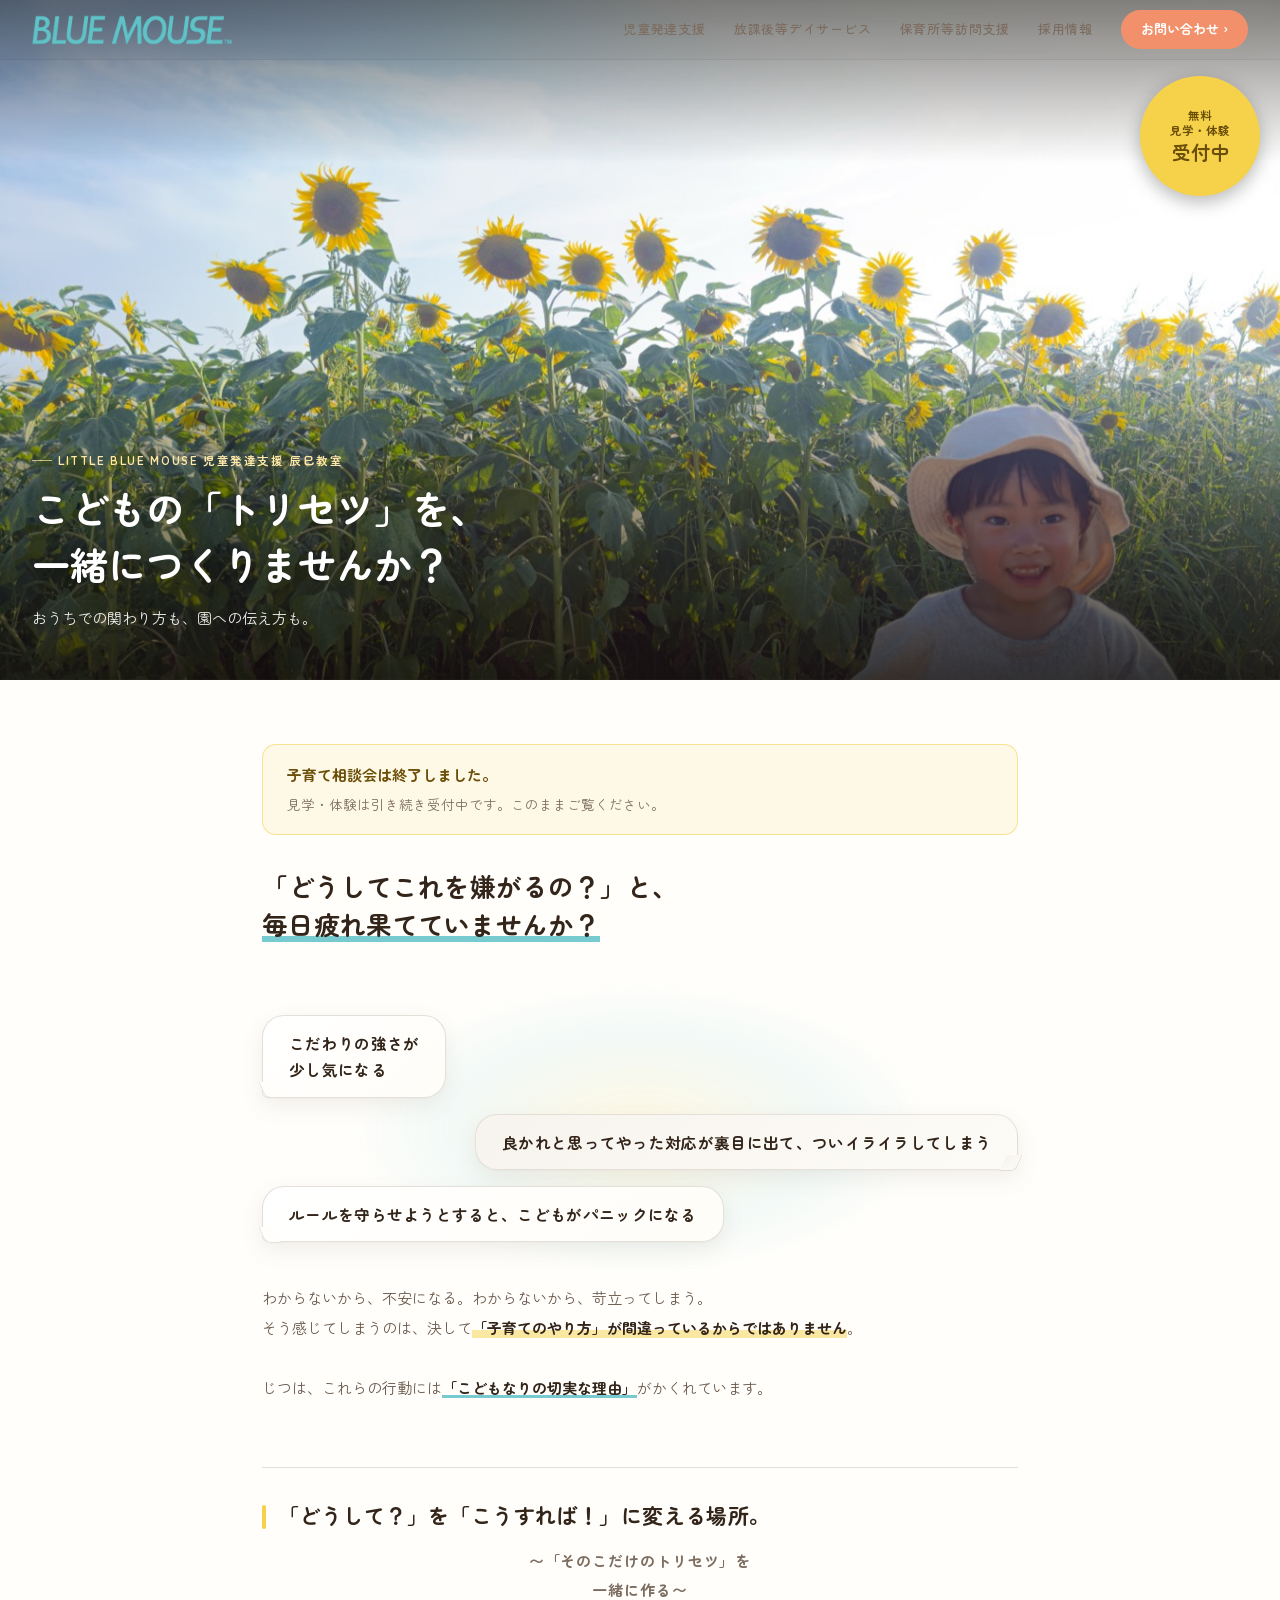
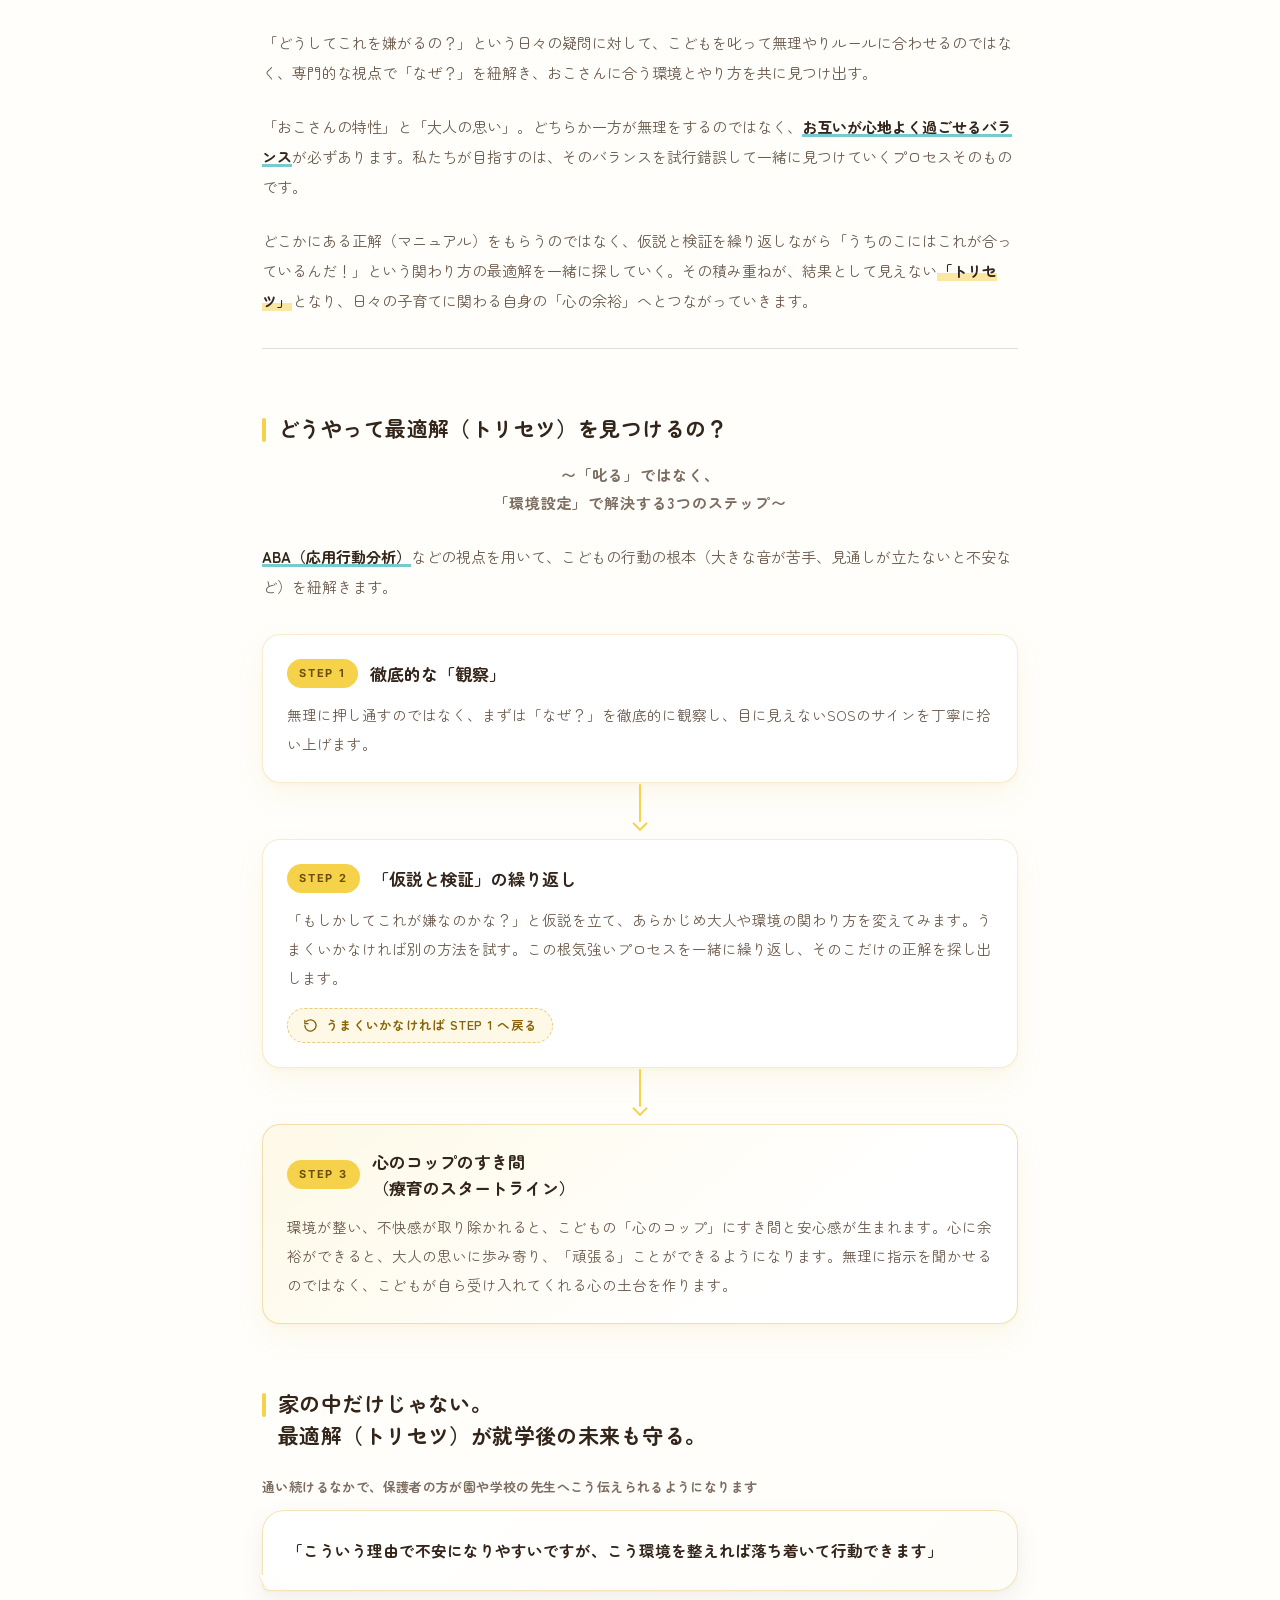
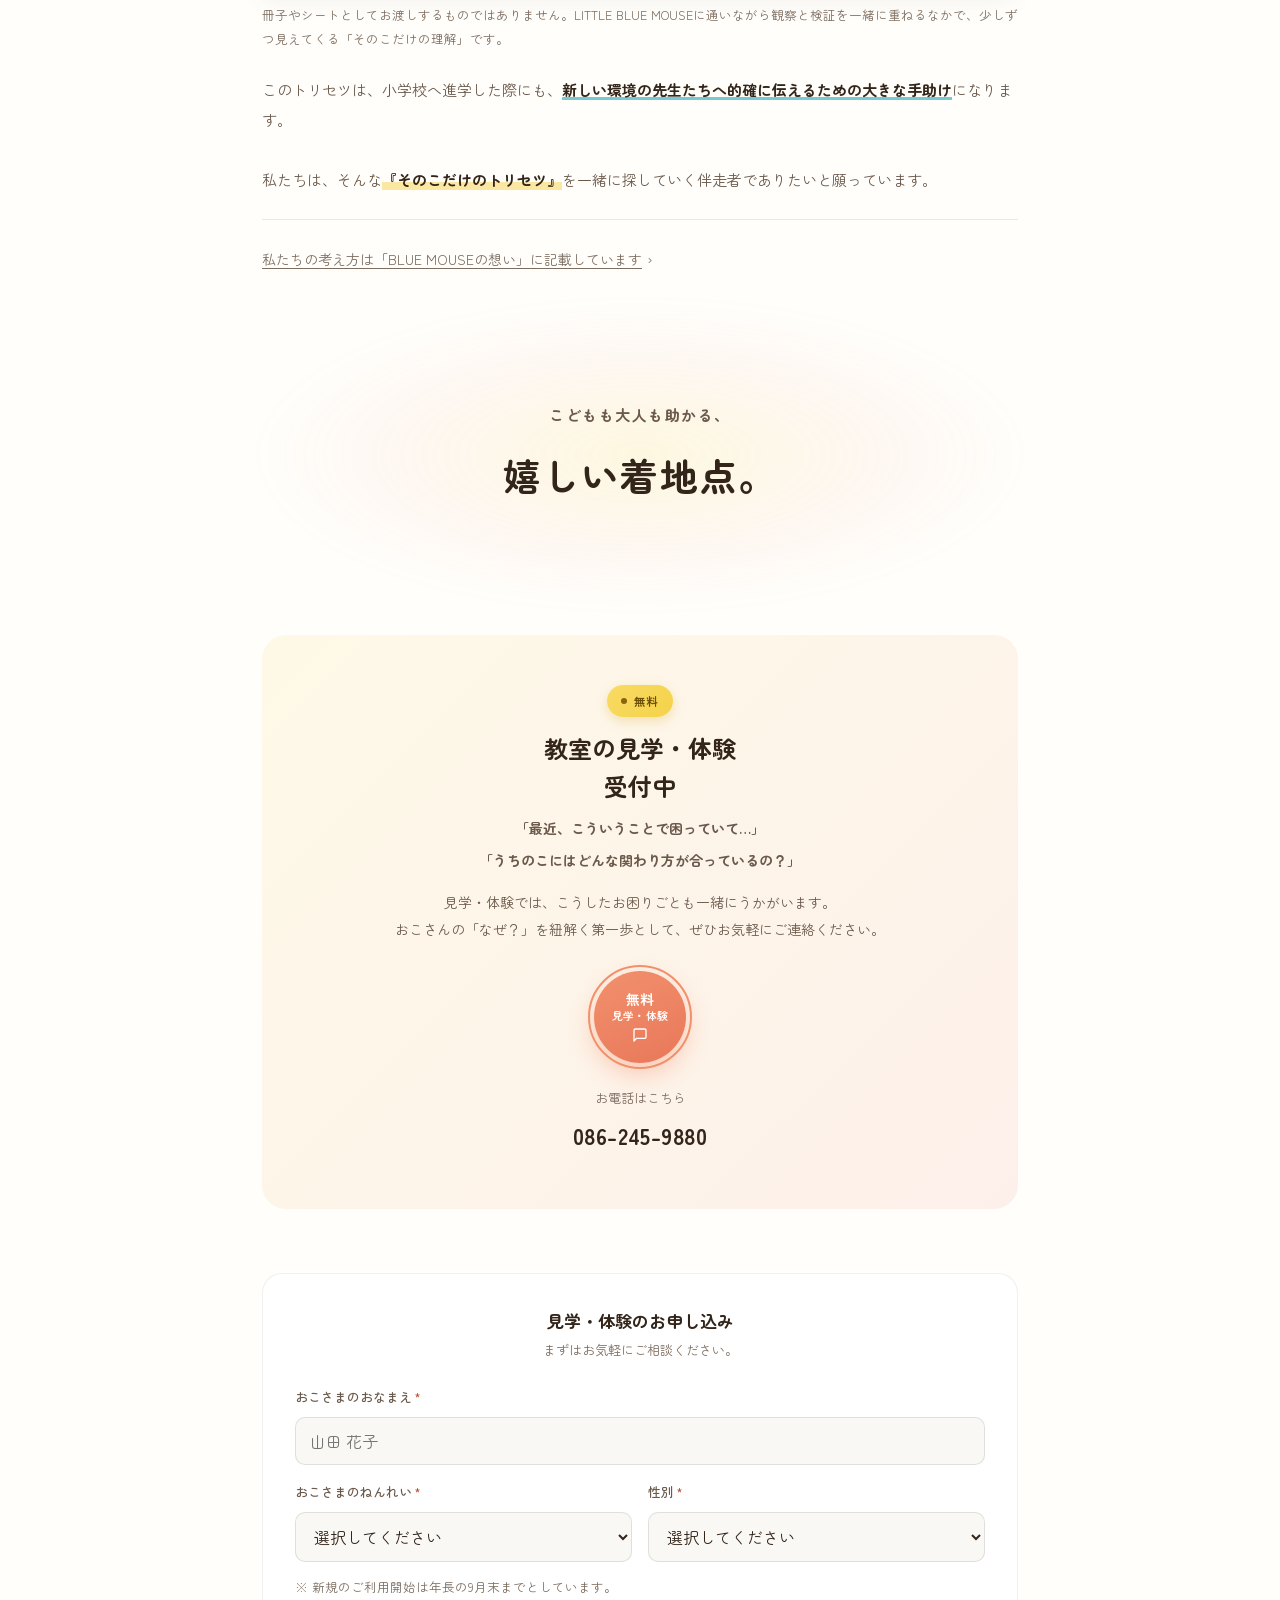
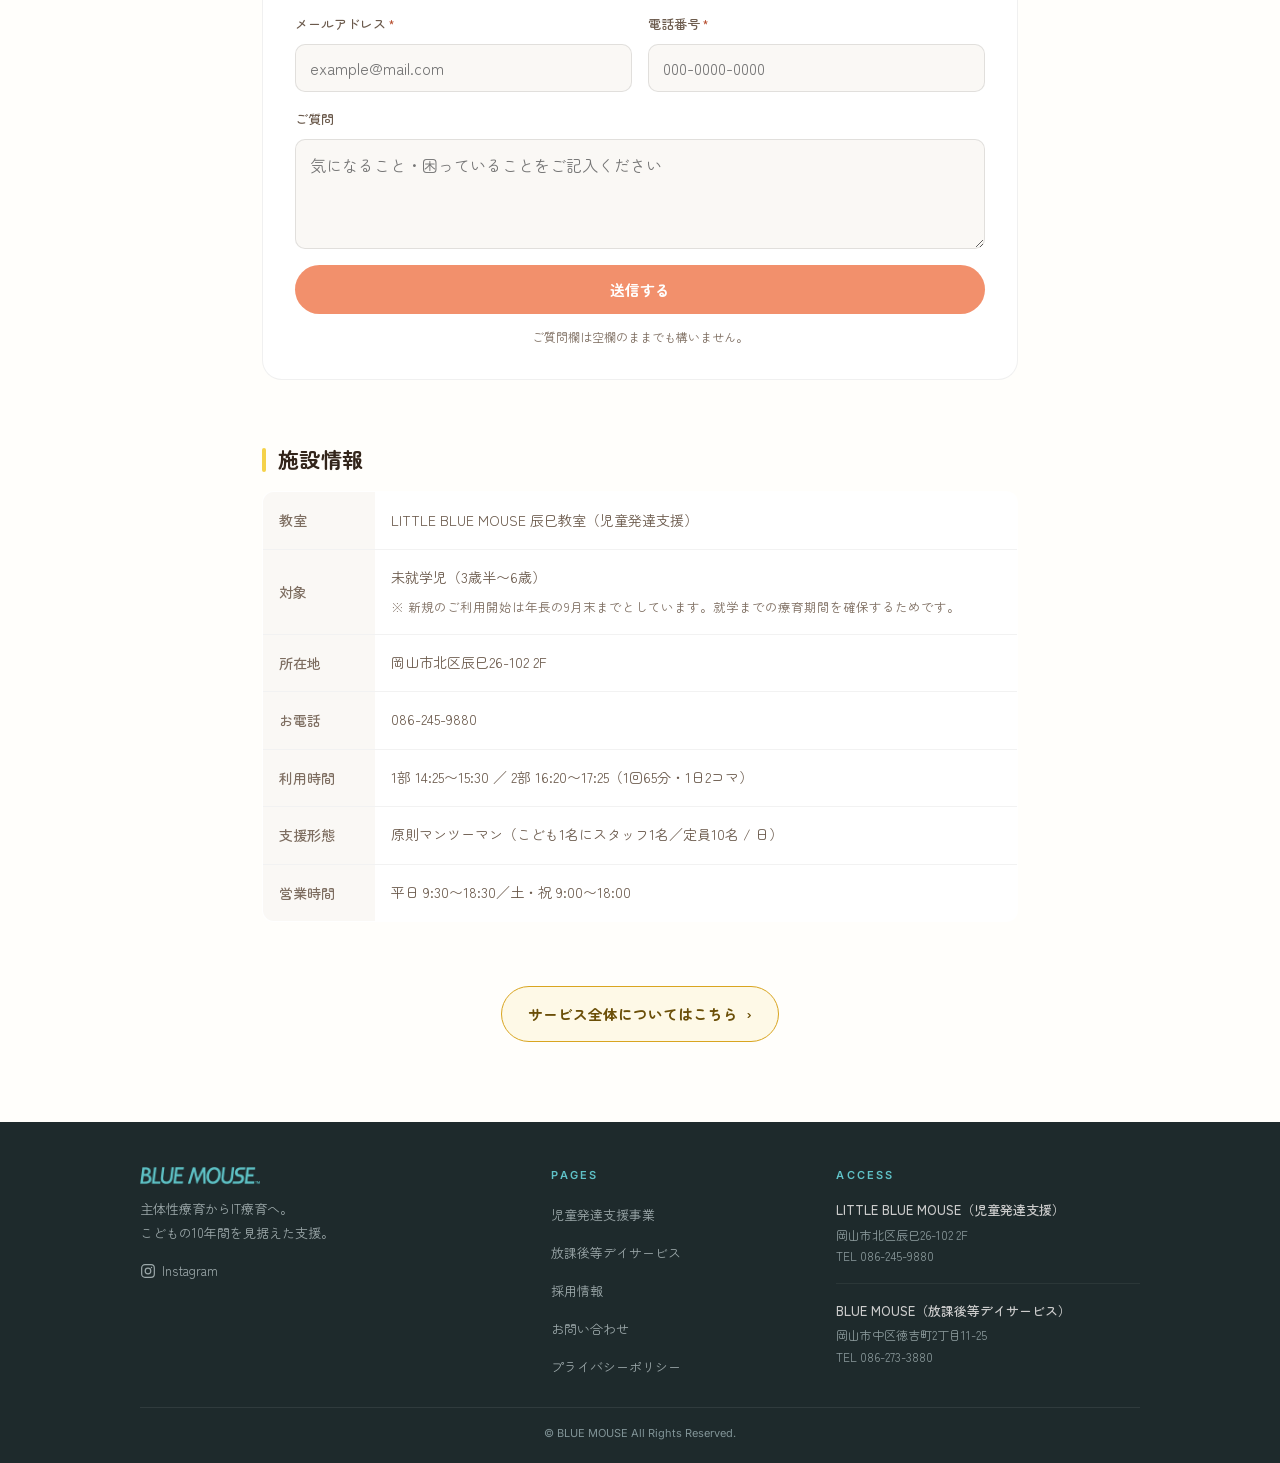
==== commit feadd6f9: "ヘッダーのドロップダウン：ホバー色を事業と合わせ、読めるようにする 色が上から何番目かで割り当てられていて、サービスの色と食い違っていた。 児発がティール、放デイが緑になっていた。さらに上2つは同系の" ====
--- a/flyer260805/index.html
+++ b/flyer260805/index.html
@@ -114,11 +114,11 @@
     .header__cta-drop::before { content:''; position:absolute; top:10px; left:0; right:0; bottom:0; background:#fff; border-radius:14px; box-shadow:0 8px 32px rgba(0,0,0,.12); z-index:-1; }
     .header__cta-wrap:hover .header__cta-drop { display:flex; }
     .header__cta-drop a { padding:10px 14px; font-size:13px; font-weight:600; border-radius:8px; color:var(--ink); white-space:nowrap; transition:background .15s; }
-    .header__cta-drop a:nth-child(1):hover { background:var(--coral-light); color:var(--coral-deep); }
-    .header__cta-drop a:nth-child(2):hover { background:var(--yellow-light); color:var(--yellow-dark); }
-    .header__cta-drop a:nth-child(3):hover { background:#e8f0ee; color:var(--green); }
+    .header__cta-drop a:nth-child(1):hover { background:#e8f0ee; color:#3a6b5e; }
+    .header__cta-drop a:nth-child(2):hover { background:#fef9e7; color:#6b4f08; }
+    .header__cta-drop a:nth-child(3):hover { background:#e8f6f7; color:#2f767a; }
     /* 4つ目＝保育所等訪問支援。--yellow を持たないページがあるので直値で指定する */
-    .header__cta-drop a:nth-child(4):hover { background:#fef9e7; color:#6b4f08; }
+    .header__cta-drop a:nth-child(4):hover { background:#f2ebe0; color:#8a6408; }
     .header__burger { display:none; flex-direction:column; gap:5px; background:none; border:none; cursor:pointer; padding:8px; }
     .header__burger span { display:block; width:20px; height:1.5px; background:var(--ink); border-radius:2px; transition:transform .3s, opacity .3s; }
     .header__burger.is-open span:nth-child(1) { transform:translateY(6.5px) rotate(45deg); }
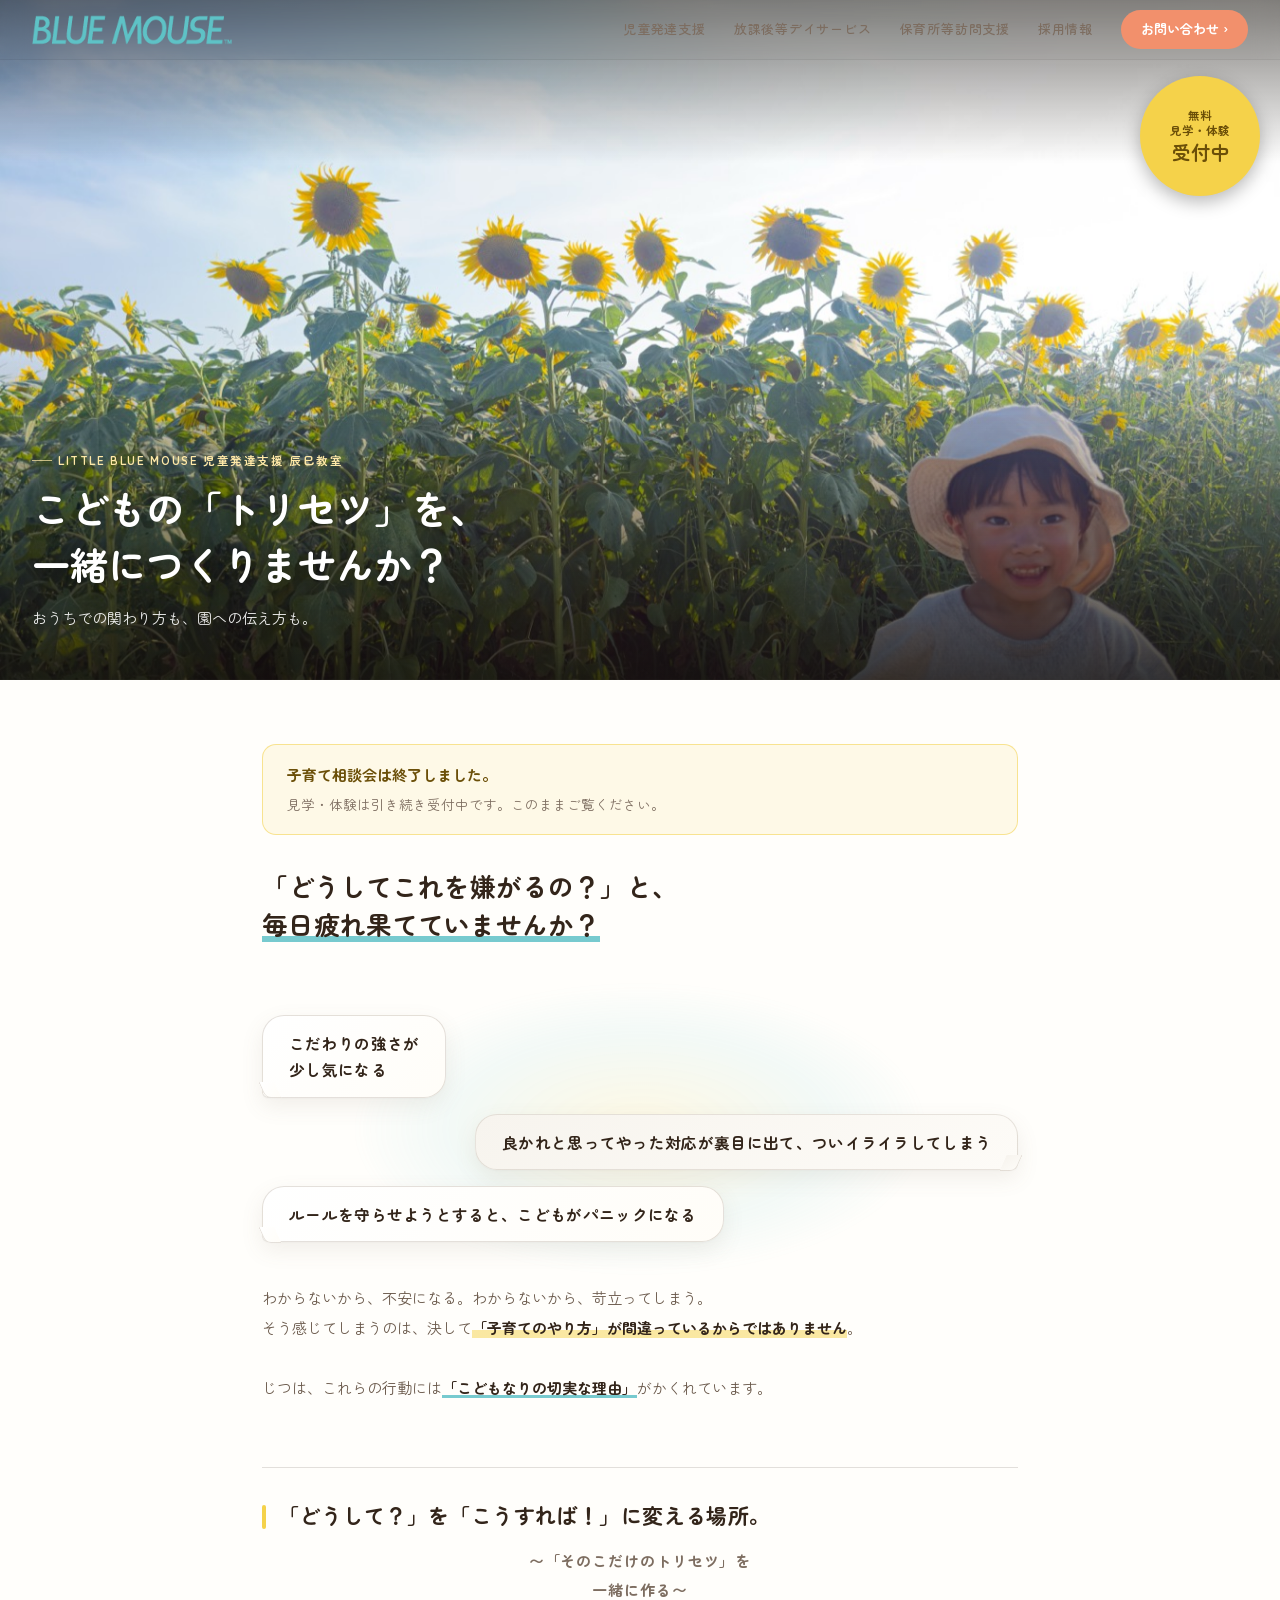
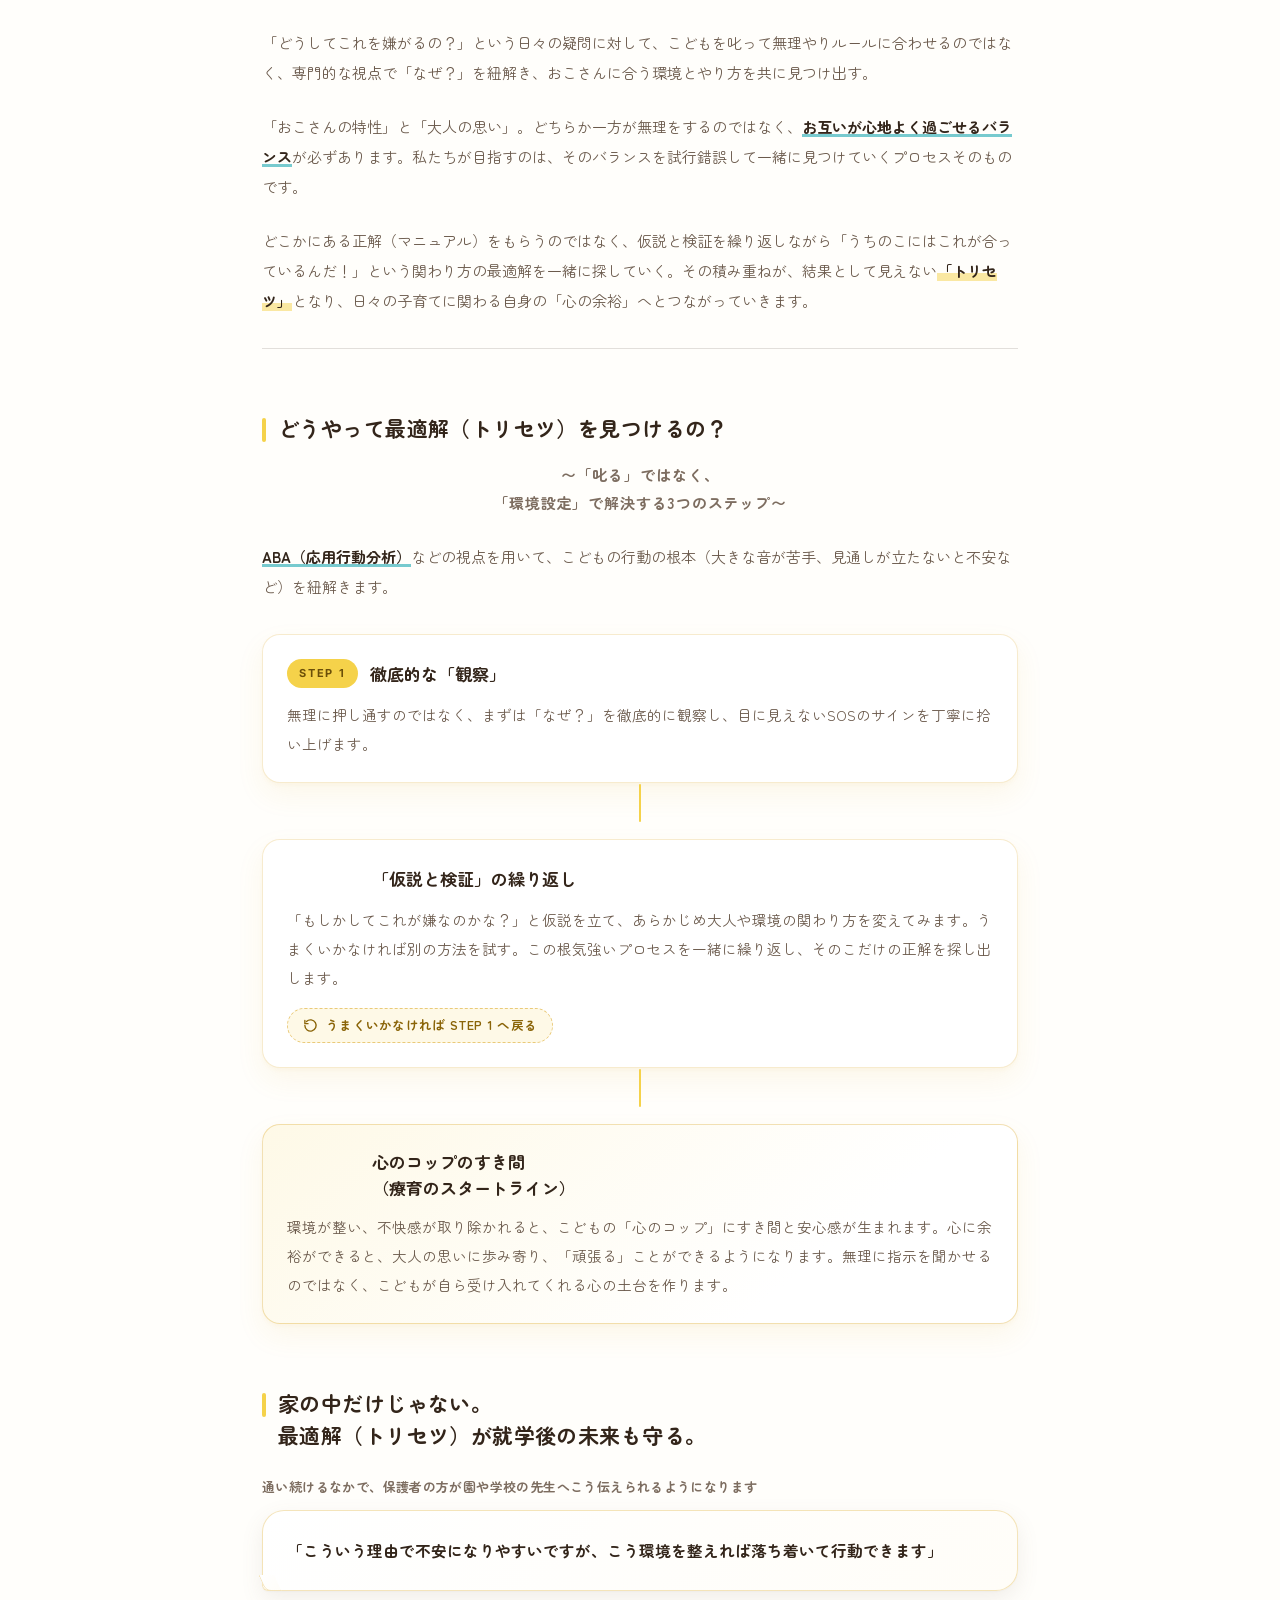
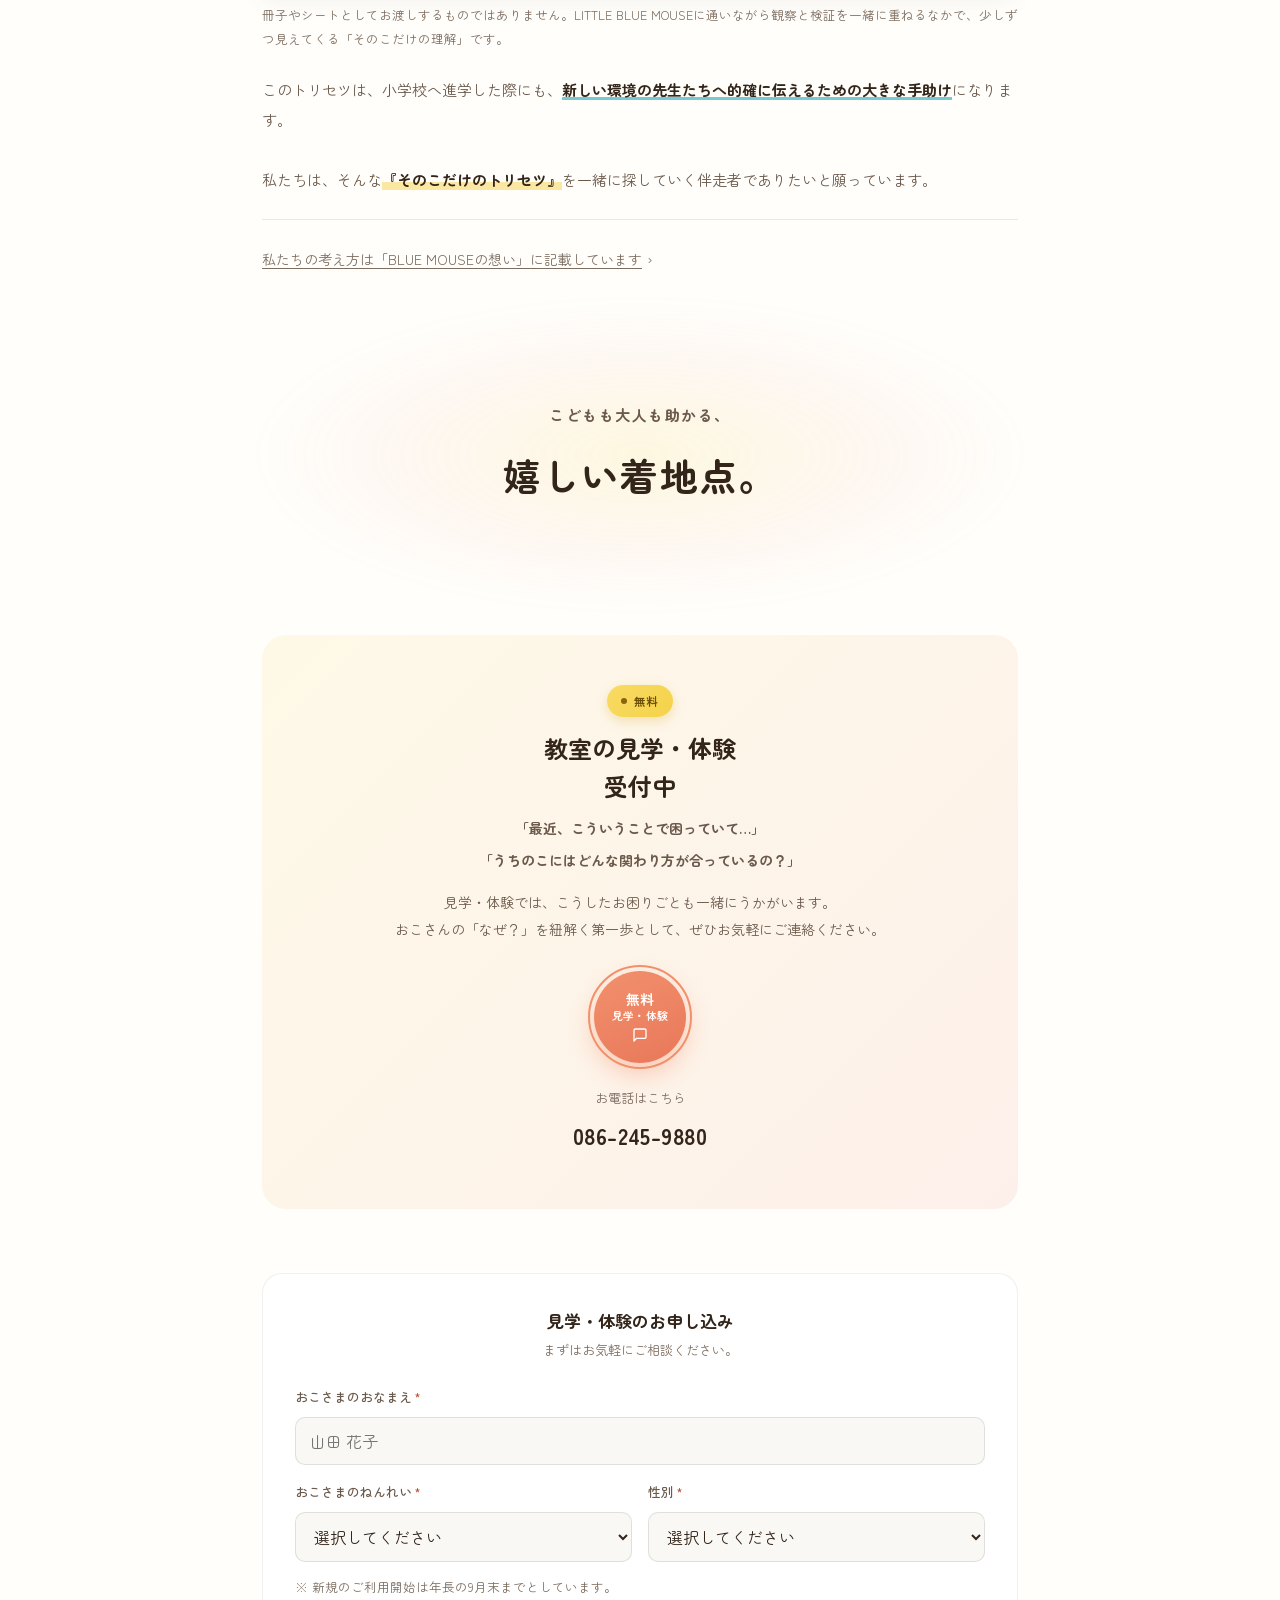
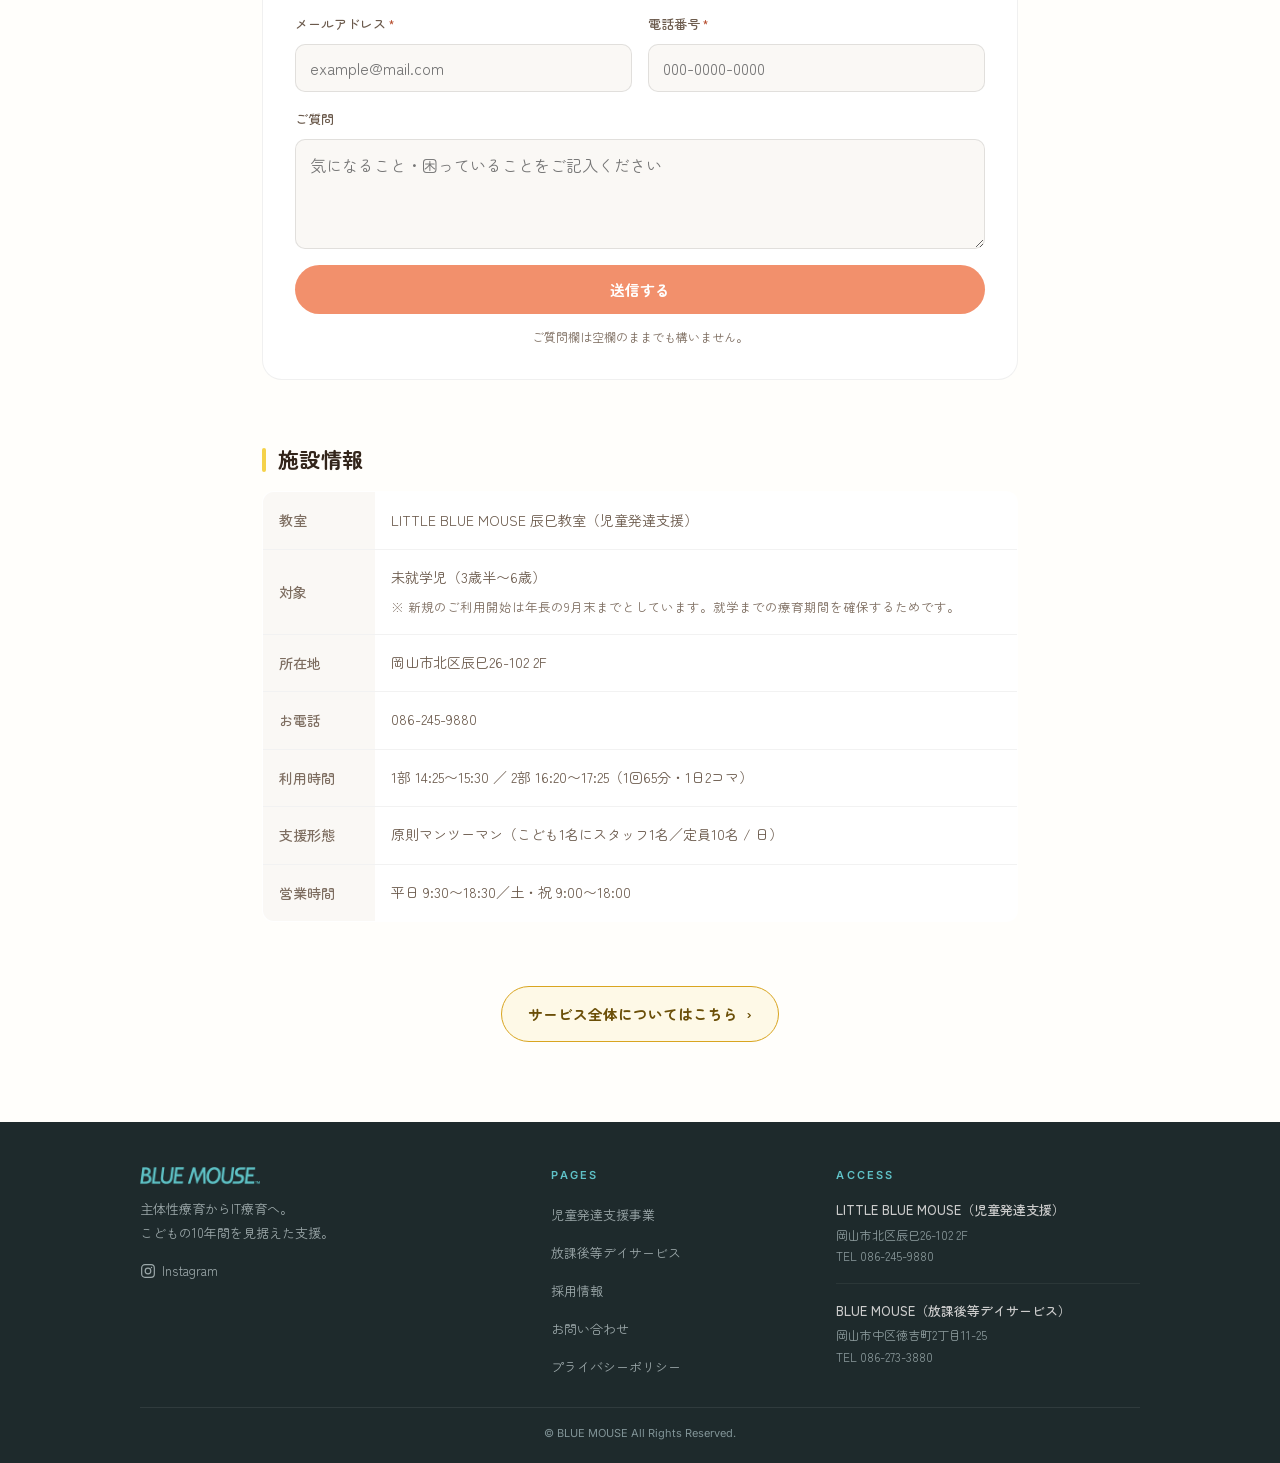
==== commit ef42b4b5: "採用ページを「募集停止中＋12月の職場見学」の内容に書き換える 求人を停止しているが、採用ページは「募集しています」のままだった。 また「採用情報」リンク28箇所がすべてIndeedへ出ており、rec" ====
--- a/flyer260805/index.html
+++ b/flyer260805/index.html
@@ -706,7 +706,7 @@
     <a href="../child.html" class="header__link">児童発達支援</a>
     <a href="../afterschool.html" class="header__link">放課後等デイサービス</a>
     <a href="../visit.html" class="header__link">保育所等訪問支援</a>
-    <a href="https://jp.indeed.com/cmp/C-Eighty-Percent-LLC/jobs" target="_blank" rel="noopener" class="header__link">採用情報</a>
+    <a href="../recruit.html" class="header__link">採用情報</a>
     <div class="header__cta-wrap">
       <span class="header__cta">お問い合わせ ›</span>
       <div class="header__cta-drop">
@@ -725,7 +725,7 @@
   <a href="../child.html" class="mn-link">児童発達支援</a>
   <a href="../afterschool.html" class="mn-link">放課後等デイサービス</a>
   <a href="../visit.html" class="mn-link">保育所等訪問支援</a>
-  <a href="https://jp.indeed.com/cmp/C-Eighty-Percent-LLC/jobs" target="_blank" rel="noopener" class="mn-link">採用情報</a>
+  <a href="../recruit.html" class="mn-link">採用情報</a>
   <a href="../contact.html" class="mn-link" style="color:var(--coral); font-weight:600;">お問い合わせ</a>
   <a class="mn-insta" href="https://www.instagram.com/blue_mouse_okayama/" target="_blank" rel="noopener" aria-label="Instagram">
     <svg width="20" height="20" viewBox="0 0 24 24" fill="none" stroke="currentColor" stroke-width="1.8"><rect x="2.5" y="2.5" width="19" height="19" rx="5"/><circle cx="12" cy="12" r="4.2"/><circle cx="17.3" cy="6.7" r="1.1" fill="currentColor" stroke="none"/></svg>
@@ -958,7 +958,7 @@
       <ul class="footer__nav">
         <li><a href="../child.html">児童発達支援事業</a></li>
         <li><a href="../afterschool.html">放課後等デイサービス</a></li>
-        <li><a href="https://jp.indeed.com/cmp/C-Eighty-Percent-LLC/jobs" target="_blank" rel="noopener">採用情報</a></li>
+        <li><a href="../recruit.html">採用情報</a></li>
         <li><a href="../contact.html">お問い合わせ</a></li>
         <li><a href="../privacy.html">プライバシーポリシー</a></li>
       </ul>
